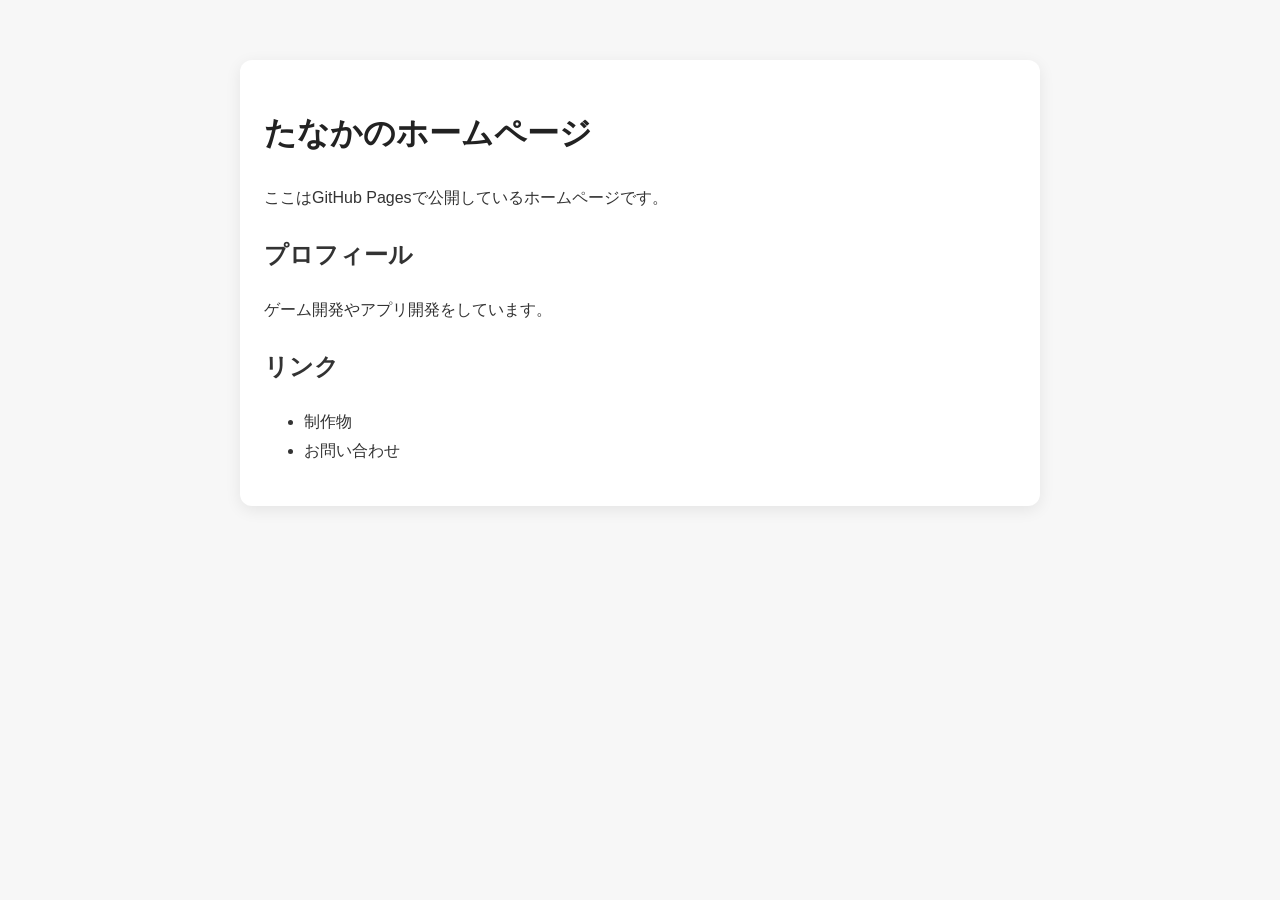
==== index.html @ b497a339 "first commit" ====
<!DOCTYPE html>
<html lang="ja">
<head>
  <meta charset="UTF-8">
  <title>My Homepage</title>
  <style>
    body {
      font-family: sans-serif;
      max-width: 800px;
      margin: 60px auto;
      padding: 0 20px;
      line-height: 1.8;
      background: #f7f7f7;
      color: #333;
    }

    h1 {
      color: #222;
    }

    .card {
      background: white;
      padding: 24px;
      border-radius: 12px;
      box-shadow: 0 4px 16px rgba(0,0,0,0.08);
    }
  </style>
</head>
<body>
  <div class="card">
    <h1>たなかのホームページ</h1>
    <p>ここはGitHub Pagesで公開しているホームページです。</p>

    <h2>プロフィール</h2>
    <p>ゲーム開発やアプリ開発をしています。</p>

    <h2>リンク</h2>
    <ul>
      <li>制作物</li>
      <li>お問い合わせ</li>
    </ul>
  </div>
</body>
</html>
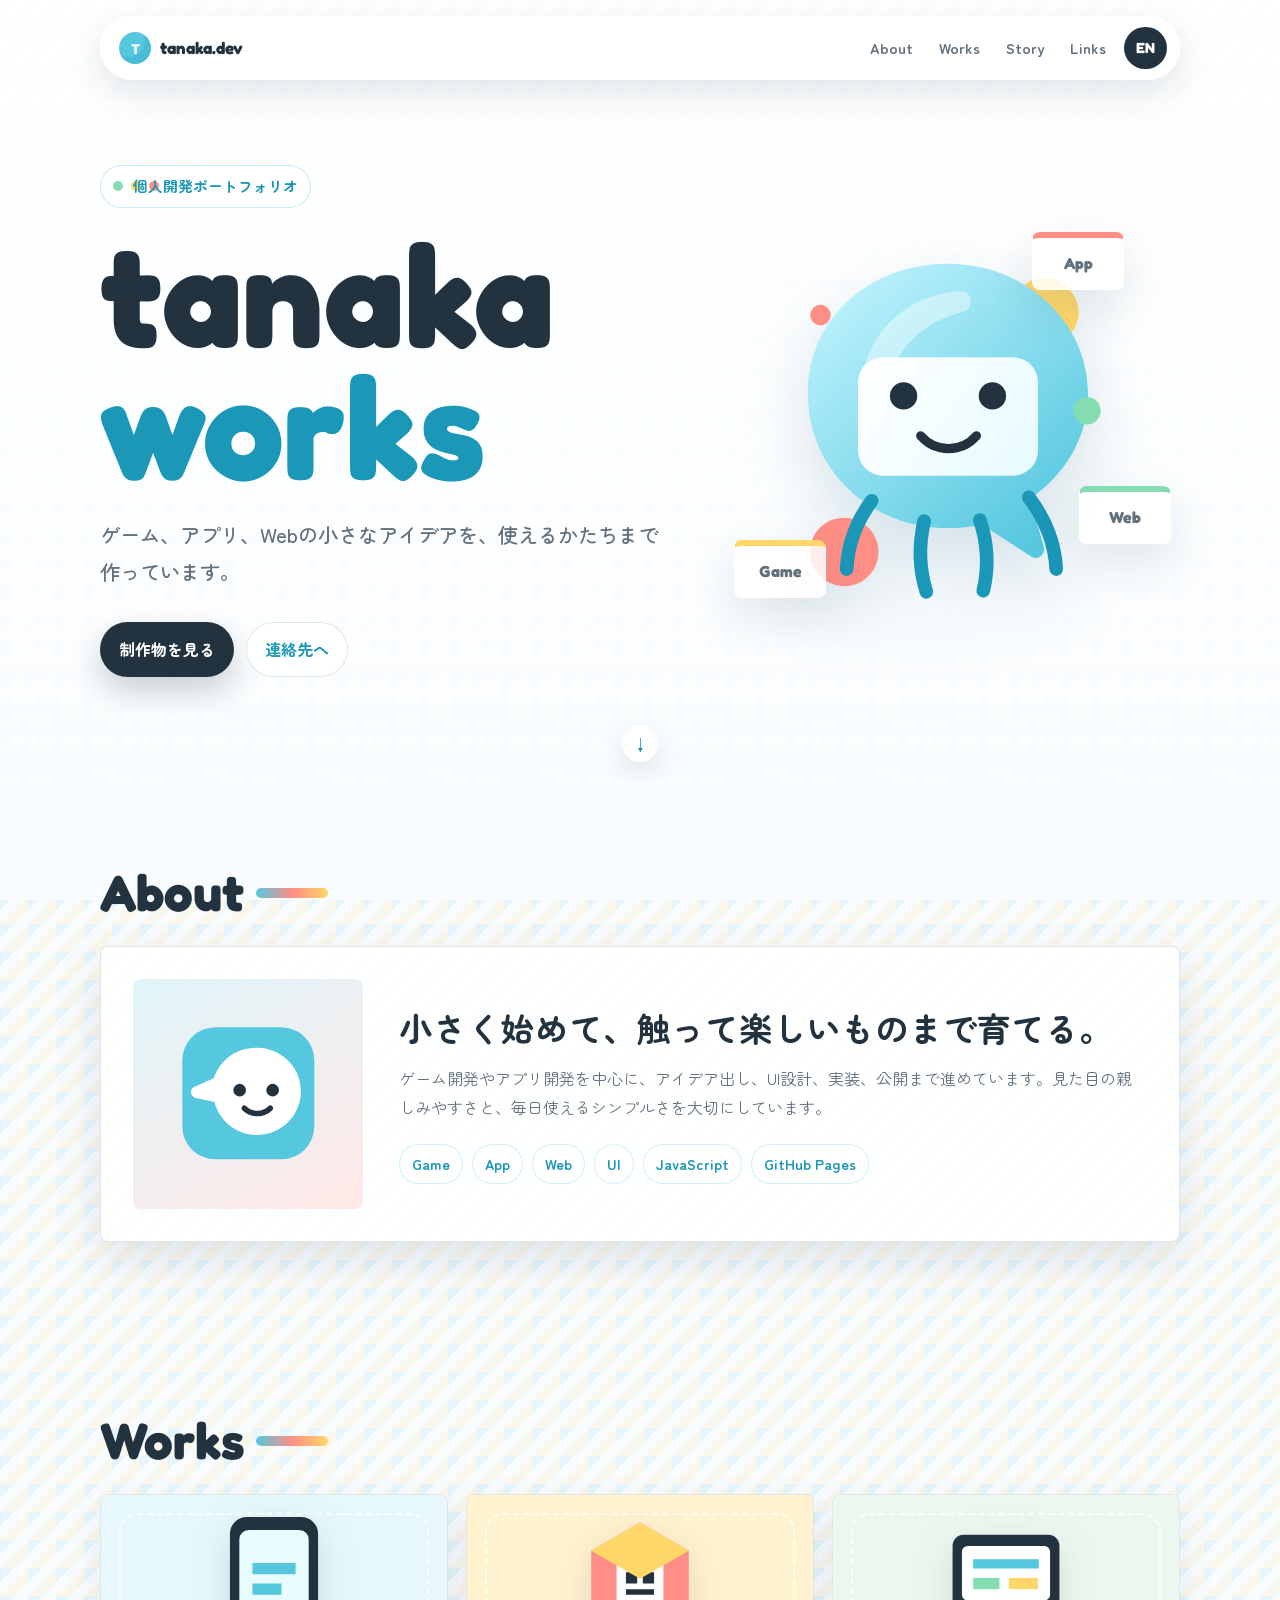
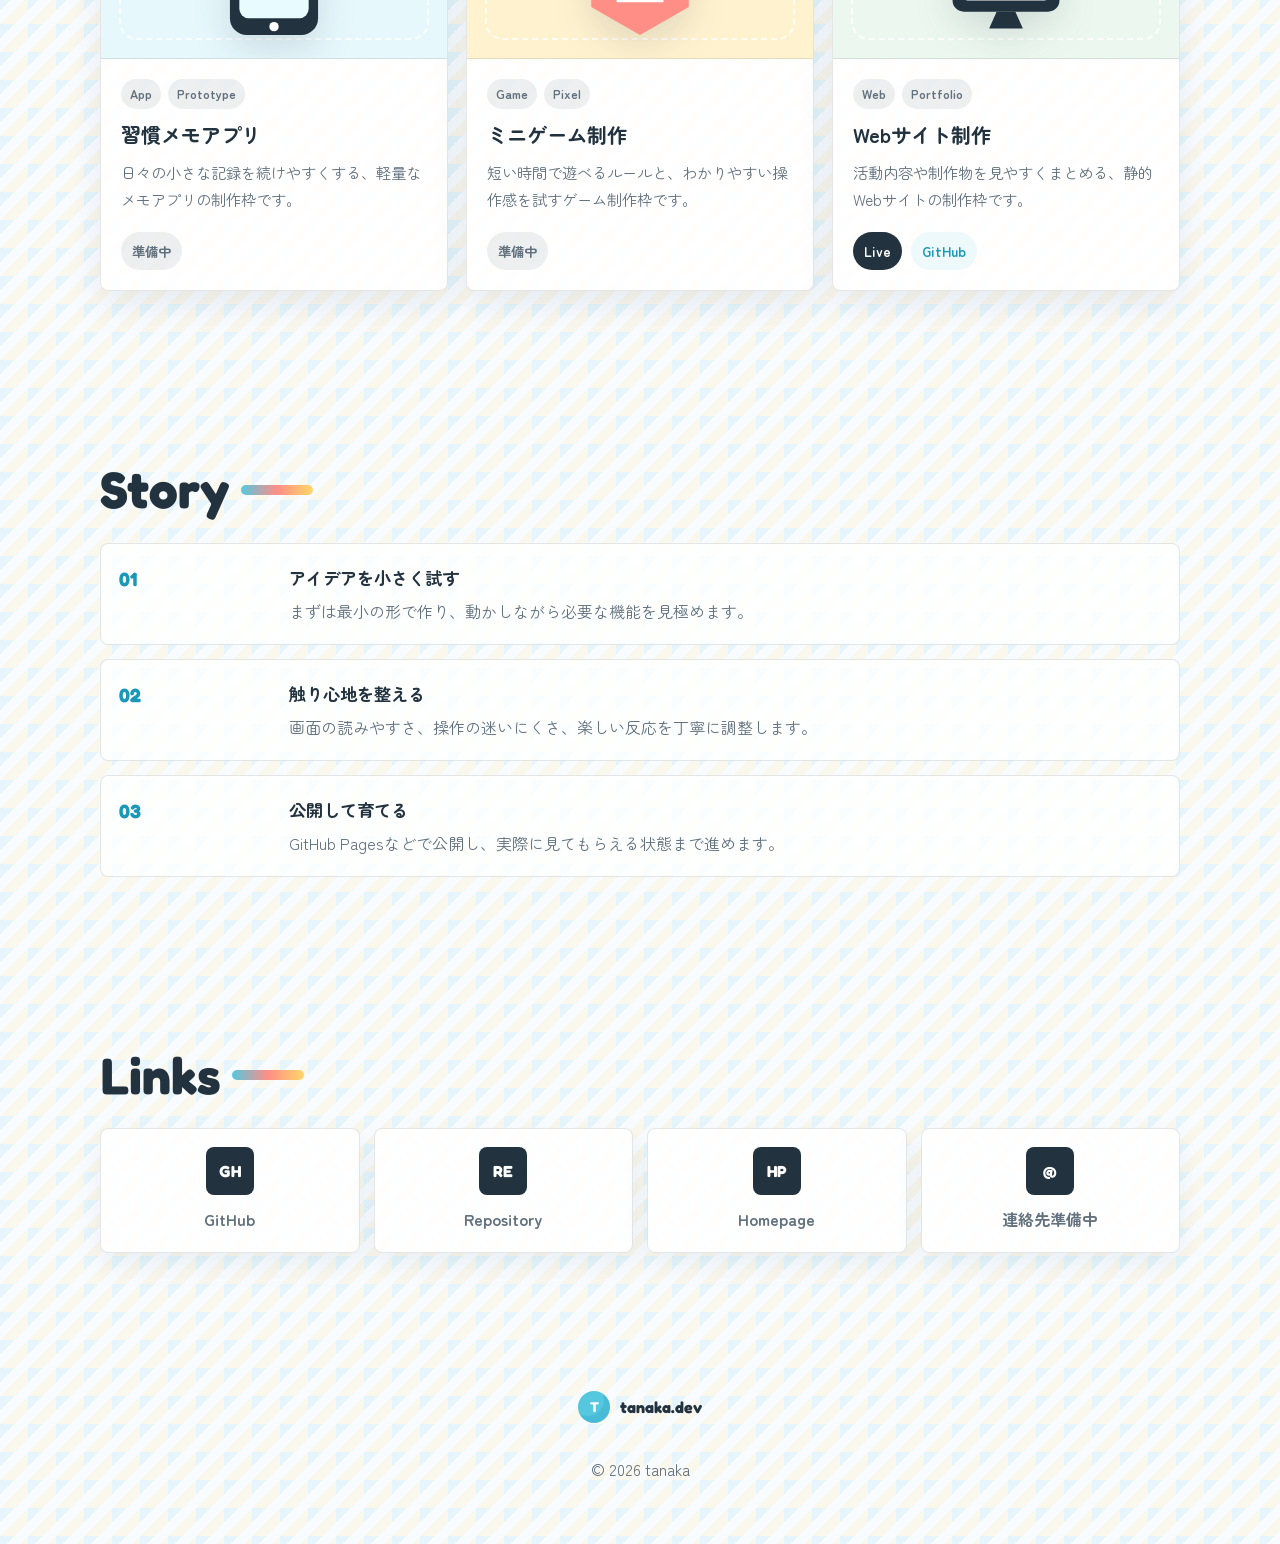
==== commit b0b4739f: "Create portfolio homepage" ====
--- a/index.html
+++ b/index.html
@@ -2,43 +2,1047 @@
 <html lang="ja">
 <head>
   <meta charset="UTF-8">
-  <title>My Homepage</title>
+  <meta name="viewport" content="width=device-width, initial-scale=1.0">
+  <title>たなか - Portfolio</title>
+  <meta name="description" content="たなかのポートフォリオサイト。ゲーム開発、アプリ開発、Web制作の活動をまとめています。">
+  <meta property="og:title" content="たなか - Portfolio">
+  <meta property="og:description" content="ゲーム開発、アプリ開発、Web制作の活動をまとめたポートフォリオサイトです。">
+  <meta property="og:type" content="website">
+  <meta name="twitter:card" content="summary">
+  <link rel="preconnect" href="https://fonts.googleapis.com">
+  <link rel="preconnect" href="https://fonts.gstatic.com" crossorigin>
+  <link href="https://fonts.googleapis.com/css2?family=Fredoka:wght@500;600;700&amp;family=Zen+Maru+Gothic:wght@400;500;700&amp;display=swap" rel="stylesheet">
   <style>
+    :root {
+      --bg: #f9fcff;
+      --surface: #ffffff;
+      --surface-soft: #eef9fb;
+      --ink: #22323f;
+      --muted: #62717e;
+      --line: rgba(34, 50, 63, 0.12);
+      --aqua: #55c7df;
+      --aqua-deep: #1b97b8;
+      --coral: #ff8e86;
+      --lemon: #ffd769;
+      --mint: #84dcb1;
+      --shadow: 0 18px 45px rgba(54, 92, 116, 0.14);
+      --radius: 8px;
+      --max: 1080px;
+    }
+
+    * {
+      box-sizing: border-box;
+    }
+
+    html {
+      scroll-behavior: smooth;
+    }
+
     body {
-      font-family: sans-serif;
-      max-width: 800px;
-      margin: 60px auto;
-      padding: 0 20px;
+      margin: 0;
+      font-family: "Zen Maru Gothic", system-ui, sans-serif;
+      color: var(--ink);
+      background:
+        linear-gradient(135deg, rgba(85, 199, 223, 0.12) 0 25%, transparent 25% 50%, rgba(255, 215, 105, 0.12) 50% 75%, transparent 75%),
+        var(--bg);
+      background-size: 28px 28px;
       line-height: 1.8;
-      background: #f7f7f7;
-      color: #333;
-    }
-
-    h1 {
-      color: #222;
-    }
-
-    .card {
-      background: white;
-      padding: 24px;
-      border-radius: 12px;
-      box-shadow: 0 4px 16px rgba(0,0,0,0.08);
+    }
+
+    body::before {
+      position: fixed;
+      inset: 0;
+      z-index: -1;
+      pointer-events: none;
+      content: "";
+      background: linear-gradient(180deg, rgba(255, 255, 255, 0.88), rgba(249, 252, 255, 0.96));
+    }
+
+    a {
+      color: inherit;
+      text-decoration: none;
+    }
+
+    img,
+    svg {
+      display: block;
+      max-width: 100%;
+    }
+
+    .nav {
+      position: fixed;
+      top: 16px;
+      left: 50%;
+      z-index: 20;
+      display: flex;
+      width: min(calc(100% - 28px), var(--max));
+      min-height: 58px;
+      align-items: center;
+      justify-content: space-between;
+      gap: 16px;
+      padding: 10px 12px 10px 18px;
+      border: 1px solid rgba(255, 255, 255, 0.82);
+      border-radius: 999px;
+      background: rgba(255, 255, 255, 0.82);
+      box-shadow: 0 12px 35px rgba(43, 79, 98, 0.14);
+      backdrop-filter: blur(16px);
+      transform: translateX(-50%);
+    }
+
+    .nav__logo {
+      display: inline-flex;
+      align-items: center;
+      gap: 9px;
+      font-family: "Fredoka", "Zen Maru Gothic", sans-serif;
+      font-size: 1.05rem;
+      font-weight: 700;
+      letter-spacing: 0;
+      white-space: nowrap;
+    }
+
+    .nav__logo-mark {
+      display: grid;
+      width: 32px;
+      height: 32px;
+      place-items: center;
+      border-radius: 50%;
+      background: var(--aqua);
+      box-shadow: inset -6px -7px 0 rgba(27, 151, 184, 0.22);
+      color: #fff;
+      font-family: "Fredoka", sans-serif;
+      font-size: 0.88rem;
+    }
+
+    .nav__links {
+      display: flex;
+      align-items: center;
+      gap: 2px;
+    }
+
+    .nav__link,
+    .nav__lang {
+      min-height: 38px;
+      padding: 8px 12px;
+      border: 0;
+      border-radius: 999px;
+      background: transparent;
+      color: var(--muted);
+      font: inherit;
+      font-size: 0.92rem;
+      font-weight: 700;
+      cursor: pointer;
+      transition: background 160ms ease, color 160ms ease, transform 160ms ease;
+    }
+
+    .nav__link:hover,
+    .nav__lang:hover {
+      background: var(--surface-soft);
+      color: var(--aqua-deep);
+      transform: translateY(-1px);
+    }
+
+    .nav__lang {
+      margin-left: 4px;
+      background: #22323f;
+      color: #fff;
+      font-family: "Fredoka", sans-serif;
+    }
+
+    .section {
+      padding: 86px 20px;
+    }
+
+    .section__inner {
+      width: min(100%, var(--max));
+      margin: 0 auto;
+    }
+
+    .section__heading {
+      display: flex;
+      align-items: center;
+      gap: 12px;
+      margin: 0 0 26px;
+      font-family: "Fredoka", "Zen Maru Gothic", sans-serif;
+      font-size: clamp(2rem, 4vw, 3.2rem);
+      line-height: 1.05;
+      letter-spacing: 0;
+    }
+
+    .section__heading::after {
+      width: 72px;
+      height: 10px;
+      border-radius: 999px;
+      background: linear-gradient(90deg, var(--aqua), var(--coral), var(--lemon));
+      content: "";
+    }
+
+    .section--hero {
+      position: relative;
+      display: grid;
+      min-height: clamp(560px, 88svh, 780px);
+      padding-top: 116px;
+      padding-bottom: 54px;
+      place-items: center;
+      overflow: hidden;
+    }
+
+    .hero {
+      position: relative;
+      display: grid;
+      width: min(100%, var(--max));
+      grid-template-columns: minmax(0, 1.1fr) minmax(300px, 0.9fr);
+      align-items: center;
+      gap: 48px;
+    }
+
+    .hero__kicker {
+      display: inline-flex;
+      width: fit-content;
+      align-items: center;
+      gap: 10px;
+      margin: 0 0 20px;
+      padding: 7px 12px;
+      border: 1px solid rgba(85, 199, 223, 0.34);
+      border-radius: 999px;
+      background: rgba(255, 255, 255, 0.78);
+      color: var(--aqua-deep);
+      font-size: 0.92rem;
+      font-weight: 700;
+    }
+
+    .hero__kicker-dot {
+      width: 10px;
+      height: 10px;
+      border-radius: 50%;
+      background: var(--mint);
+      box-shadow: 18px 0 0 var(--lemon), 36px 0 0 var(--coral);
+    }
+
+    .hero__title {
+      margin: 0;
+      font-family: "Fredoka", "Zen Maru Gothic", sans-serif;
+      font-size: clamp(4.2rem, 13vw, 9rem);
+      font-weight: 700;
+      line-height: 0.92;
+      letter-spacing: 0;
+    }
+
+    .hero__title span {
+      display: block;
+      color: var(--aqua-deep);
+    }
+
+    .hero__subtitle {
+      max-width: 610px;
+      margin: 24px 0 0;
+      color: var(--muted);
+      font-size: clamp(1rem, 2vw, 1.28rem);
+      font-weight: 500;
+    }
+
+    .hero__actions {
+      display: flex;
+      flex-wrap: wrap;
+      gap: 12px;
+      margin-top: 32px;
+    }
+
+    .button {
+      display: inline-flex;
+      min-height: 48px;
+      align-items: center;
+      justify-content: center;
+      gap: 8px;
+      padding: 12px 18px;
+      border: 1px solid transparent;
+      border-radius: 999px;
+      font-weight: 700;
+      transition: transform 160ms ease, box-shadow 160ms ease, background 160ms ease;
+    }
+
+    .button:hover {
+      transform: translateY(-2px);
+    }
+
+    .button--primary {
+      background: var(--ink);
+      box-shadow: 0 14px 30px rgba(34, 50, 63, 0.22);
+      color: #fff;
+    }
+
+    .button--ghost {
+      border-color: var(--line);
+      background: rgba(255, 255, 255, 0.8);
+      color: var(--aqua-deep);
+    }
+
+    .hero__art {
+      position: relative;
+      display: grid;
+      min-height: 380px;
+      place-items: center;
+    }
+
+    .mascot {
+      width: min(100%, 410px);
+      filter: drop-shadow(0 28px 32px rgba(42, 107, 136, 0.18));
+      animation: float 4.8s ease-in-out infinite;
+    }
+
+    .hero__bubble {
+      position: absolute;
+      display: grid;
+      width: 92px;
+      min-height: 58px;
+      place-items: center;
+      border: 1px solid rgba(255, 255, 255, 0.9);
+      border-radius: var(--radius);
+      background: rgba(255, 255, 255, 0.84);
+      box-shadow: var(--shadow);
+      color: var(--muted);
+      font-family: "Fredoka", "Zen Maru Gothic", sans-serif;
+      font-weight: 700;
+    }
+
+    .hero__bubble--one {
+      top: 16px;
+      right: 12%;
+      border-top: 6px solid var(--coral);
+    }
+
+    .hero__bubble--two {
+      bottom: 28px;
+      left: 4%;
+      border-top: 6px solid var(--lemon);
+    }
+
+    .hero__bubble--three {
+      right: 2%;
+      bottom: 82px;
+      border-top: 6px solid var(--mint);
+    }
+
+    .hero__scroll {
+      position: absolute;
+      bottom: 18px;
+      left: 50%;
+      display: grid;
+      width: 36px;
+      height: 36px;
+      place-items: center;
+      border-radius: 50%;
+      background: #fff;
+      box-shadow: 0 10px 28px rgba(43, 79, 98, 0.14);
+      color: var(--aqua-deep);
+      transform: translateX(-50%);
+      animation: nudge 1.8s ease-in-out infinite;
+    }
+
+    .about {
+      display: grid;
+      grid-template-columns: 230px minmax(0, 1fr);
+      gap: 36px;
+      align-items: center;
+      padding: 32px;
+      border: 1px solid var(--line);
+      border-radius: var(--radius);
+      background: rgba(255, 255, 255, 0.82);
+      box-shadow: var(--shadow);
+    }
+
+    .about__avatar {
+      display: grid;
+      aspect-ratio: 1;
+      place-items: center;
+      border-radius: var(--radius);
+      background:
+        linear-gradient(150deg, rgba(85, 199, 223, 0.18), rgba(255, 142, 134, 0.2)),
+        #fff;
+      overflow: hidden;
+    }
+
+    .about__avatar svg {
+      width: 82%;
+    }
+
+    .about__lead {
+      margin: 0 0 12px;
+      font-size: clamp(1.35rem, 2.8vw, 2.1rem);
+      font-weight: 700;
+      line-height: 1.45;
+    }
+
+    .about__text {
+      margin: 0;
+      color: var(--muted);
+    }
+
+    .tags {
+      display: flex;
+      flex-wrap: wrap;
+      gap: 9px;
+      margin-top: 22px;
+    }
+
+    .tag {
+      display: inline-flex;
+      min-height: 34px;
+      align-items: center;
+      padding: 6px 12px;
+      border: 1px solid rgba(85, 199, 223, 0.26);
+      border-radius: 999px;
+      background: #fff;
+      color: var(--aqua-deep);
+      font-size: 0.9rem;
+      font-weight: 700;
+    }
+
+    .works__grid {
+      display: grid;
+      grid-template-columns: repeat(3, minmax(0, 1fr));
+      gap: 18px;
+    }
+
+    .work-card {
+      display: flex;
+      min-height: 100%;
+      flex-direction: column;
+      border: 1px solid var(--line);
+      border-radius: var(--radius);
+      background: rgba(255, 255, 255, 0.88);
+      box-shadow: 0 14px 36px rgba(54, 92, 116, 0.1);
+      overflow: hidden;
+      transition: transform 180ms ease, box-shadow 180ms ease;
+    }
+
+    .work-card:hover {
+      box-shadow: var(--shadow);
+      transform: translateY(-5px);
+    }
+
+    .work-card__visual {
+      position: relative;
+      display: grid;
+      min-height: 164px;
+      place-items: center;
+      border-bottom: 1px solid var(--line);
+      background: var(--tone, var(--surface-soft));
+      overflow: hidden;
+    }
+
+    .work-card__visual::before {
+      position: absolute;
+      inset: 18px;
+      border: 2px dashed rgba(255, 255, 255, 0.76);
+      border-radius: 18px;
+      content: "";
+    }
+
+    .work-card__visual svg {
+      position: relative;
+      width: min(62%, 150px);
+      filter: drop-shadow(0 12px 18px rgba(34, 50, 63, 0.14));
+    }
+
+    .work-card__body {
+      display: flex;
+      flex: 1;
+      flex-direction: column;
+      padding: 20px;
+    }
+
+    .work-card__meta {
+      display: flex;
+      flex-wrap: wrap;
+      gap: 7px;
+      margin-bottom: 12px;
+    }
+
+    .pill {
+      display: inline-flex;
+      min-height: 26px;
+      align-items: center;
+      padding: 4px 9px;
+      border-radius: 999px;
+      background: rgba(34, 50, 63, 0.08);
+      color: var(--muted);
+      font-size: 0.78rem;
+      font-weight: 700;
+    }
+
+    .work-card__title {
+      margin: 0;
+      font-size: 1.28rem;
+      line-height: 1.35;
+    }
+
+    .work-card__desc {
+      margin: 10px 0 18px;
+      color: var(--muted);
+      font-size: 0.96rem;
+    }
+
+    .work-card__links {
+      display: flex;
+      flex-wrap: wrap;
+      gap: 9px;
+      margin-top: auto;
+    }
+
+    .mini-link {
+      display: inline-flex;
+      min-height: 36px;
+      align-items: center;
+      justify-content: center;
+      padding: 7px 11px;
+      border-radius: 999px;
+      background: var(--ink);
+      color: #fff;
+      font-size: 0.84rem;
+      font-weight: 700;
+    }
+
+    .mini-link--soft {
+      background: var(--surface-soft);
+      color: var(--aqua-deep);
+    }
+
+    .mini-link--disabled {
+      background: rgba(34, 50, 63, 0.08);
+      color: var(--muted);
+      cursor: default;
+    }
+
+    .timeline {
+      display: grid;
+      gap: 14px;
+    }
+
+    .timeline__item {
+      display: grid;
+      grid-template-columns: 150px minmax(0, 1fr);
+      gap: 20px;
+      padding: 18px;
+      border: 1px solid var(--line);
+      border-radius: var(--radius);
+      background: rgba(255, 255, 255, 0.8);
+    }
+
+    .timeline__year {
+      color: var(--aqua-deep);
+      font-family: "Fredoka", sans-serif;
+      font-size: 1.2rem;
+      font-weight: 700;
+    }
+
+    .timeline__title {
+      margin: 0 0 4px;
+      font-size: 1.08rem;
+    }
+
+    .timeline__text {
+      margin: 0;
+      color: var(--muted);
+    }
+
+    .links__grid {
+      display: grid;
+      grid-template-columns: repeat(4, minmax(0, 1fr));
+      gap: 14px;
+    }
+
+    .link-card {
+      display: grid;
+      min-height: 124px;
+      place-items: center;
+      padding: 18px;
+      border: 1px solid var(--line);
+      border-radius: var(--radius);
+      background: rgba(255, 255, 255, 0.86);
+      box-shadow: 0 12px 28px rgba(54, 92, 116, 0.08);
+      text-align: center;
+      transition: transform 160ms ease, box-shadow 160ms ease;
+    }
+
+    .link-card:hover {
+      box-shadow: var(--shadow);
+      transform: translateY(-4px);
+    }
+
+    .link-card--disabled {
+      color: var(--muted);
+      cursor: default;
+    }
+
+    .link-card--disabled:hover {
+      box-shadow: 0 12px 28px rgba(54, 92, 116, 0.08);
+      transform: none;
+    }
+
+    .link-card__icon {
+      display: grid;
+      width: 48px;
+      height: 48px;
+      place-items: center;
+      border-radius: var(--radius);
+      background: var(--ink);
+      color: #fff;
+      font-family: "Fredoka", sans-serif;
+      font-weight: 700;
+    }
+
+    .link-card__label {
+      margin-top: 10px;
+      color: var(--muted);
+      font-weight: 700;
+    }
+
+    .footer {
+      padding: 36px 20px 44px;
+      color: var(--muted);
+      text-align: center;
+    }
+
+    .footer__logo {
+      display: inline-flex;
+      align-items: center;
+      gap: 10px;
+      color: var(--ink);
+      font-family: "Fredoka", "Zen Maru Gothic", sans-serif;
+      font-weight: 700;
+    }
+
+    [data-lang="en"] .ja,
+    [data-lang="ja"] .en {
+      display: none;
+    }
+
+    @keyframes float {
+      0%,
+      100% {
+        transform: translateY(0) rotate(-1deg);
+      }
+      50% {
+        transform: translateY(-14px) rotate(1.2deg);
+      }
+    }
+
+    @keyframes nudge {
+      0%,
+      100% {
+        transform: translate(-50%, 0);
+      }
+      50% {
+        transform: translate(-50%, 7px);
+      }
+    }
+
+    @media (max-width: 860px) {
+      .nav {
+        top: 10px;
+        width: min(calc(100% - 18px), var(--max));
+      }
+
+      .nav__links {
+        gap: 0;
+      }
+
+      .nav__link {
+        display: none;
+      }
+
+      .hero {
+        grid-template-columns: 1fr;
+        gap: 24px;
+        text-align: center;
+      }
+
+      .hero__kicker,
+      .hero__actions {
+        margin-right: auto;
+        margin-left: auto;
+      }
+
+      .hero__art {
+        min-height: 270px;
+      }
+
+      .mascot {
+        width: min(78vw, 300px);
+      }
+
+      .hero__bubble {
+        width: 78px;
+        min-height: 48px;
+        font-size: 0.86rem;
+      }
+
+      .about {
+        grid-template-columns: 1fr;
+        padding: 22px;
+      }
+
+      .about__avatar {
+        width: min(220px, 70vw);
+        margin: 0 auto;
+      }
+
+      .works__grid,
+      .links__grid {
+        grid-template-columns: repeat(2, minmax(0, 1fr));
+      }
+    }
+
+    @media (max-width: 560px) {
+      .section {
+        padding: 68px 16px;
+      }
+
+      .section--hero {
+        min-height: auto;
+        padding-top: 96px;
+        padding-bottom: 38px;
+      }
+
+      .hero__title {
+        font-size: clamp(3.2rem, 18vw, 4.4rem);
+      }
+
+      .hero__art {
+        order: -1;
+        min-height: 118px;
+      }
+
+      .mascot {
+        width: min(38vw, 132px);
+      }
+
+      .hero__bubble {
+        display: none;
+      }
+
+      .button {
+        min-height: 44px;
+        padding: 9px 14px;
+        font-size: 0.92rem;
+      }
+
+      .hero__scroll {
+        display: none;
+      }
+
+      .works__grid,
+      .links__grid,
+      .timeline__item {
+        grid-template-columns: 1fr;
+      }
+
+      .work-card__visual {
+        min-height: 148px;
+      }
     }
   </style>
 </head>
-<body>
-  <div class="card">
-    <h1>たなかのホームページ</h1>
-    <p>ここはGitHub Pagesで公開しているホームページです。</p>
-
-    <h2>プロフィール</h2>
-    <p>ゲーム開発やアプリ開発をしています。</p>
-
-    <h2>リンク</h2>
-    <ul>
-      <li>制作物</li>
-      <li>お問い合わせ</li>
-    </ul>
-  </div>
+<body data-lang="ja">
+  <nav class="nav" aria-label="Primary navigation">
+    <a href="#hero" class="nav__logo" aria-label="たなか Portfolio">
+      <span class="nav__logo-mark">T</span>
+      <span>tanaka.dev</span>
+    </a>
+    <div class="nav__links">
+      <a class="nav__link" href="#about">About</a>
+      <a class="nav__link" href="#works">Works</a>
+      <a class="nav__link" href="#story">Story</a>
+      <a class="nav__link" href="#links">Links</a>
+      <button class="nav__lang" type="button" id="langToggle" aria-label="Switch language">EN</button>
+    </div>
+  </nav>
+
+  <main>
+    <section id="hero" class="section section--hero">
+      <div class="hero">
+        <div class="hero__copy">
+          <p class="hero__kicker">
+            <span class="hero__kicker-dot" aria-hidden="true"></span>
+            <span class="ja">個人開発ポートフォリオ</span>
+            <span class="en">Independent developer portfolio</span>
+          </p>
+          <h1 class="hero__title">tanaka<span>works</span></h1>
+          <p class="hero__subtitle">
+            <span class="ja">ゲーム、アプリ、Webの小さなアイデアを、使えるかたちまで作っています。</span>
+            <span class="en">I turn small ideas for games, apps, and the web into playful, usable products.</span>
+          </p>
+          <div class="hero__actions">
+            <a class="button button--primary" href="#works">
+              <span class="ja">制作物を見る</span>
+              <span class="en">View Works</span>
+            </a>
+            <a class="button button--ghost" href="#links">
+              <span class="ja">連絡先へ</span>
+              <span class="en">Contact</span>
+            </a>
+          </div>
+        </div>
+        <div class="hero__art" aria-hidden="true">
+          <svg class="mascot" viewBox="0 0 360 360" role="img">
+            <defs>
+              <linearGradient id="bodyGrad" x1="90" x2="270" y1="70" y2="280" gradientUnits="userSpaceOnUse">
+                <stop stop-color="#b8f0fb"/>
+                <stop offset="1" stop-color="#55c7df"/>
+              </linearGradient>
+              <linearGradient id="screenGrad" x1="96" x2="246" y1="126" y2="234" gradientUnits="userSpaceOnUse">
+                <stop stop-color="#ffffff"/>
+                <stop offset="1" stop-color="#e8fbff"/>
+              </linearGradient>
+            </defs>
+            <path fill="#ffd769" d="M287 65c11 13 10 30-1 40s-30 8-40-5c-11-13-9-31 2-40 11-10 29-8 39 5Z"/>
+            <path fill="#ff8e86" d="M89 265c16 0 30 13 30 30s-14 30-30 30-30-13-30-30 13-30 30-30Z"/>
+            <path fill="url(#bodyGrad)" d="M180 42c68 0 123 51 123 114 0 38-20 71-51 92l12 42c2 7-5 13-11 9l-43-28c-10 2-20 3-30 3-68 0-123-51-123-118S112 42 180 42Z"/>
+            <path fill="rgba(255,255,255,.42)" d="M105 140c8-43 42-71 85-74 11-1 14 15 4 18-33 8-55 27-66 59-5 14-26 12-23-3Z"/>
+            <rect width="158" height="104" x="101" y="124" fill="url(#screenGrad)" rx="22"/>
+            <path fill="#22323f" d="M141 170a12 12 0 1 0 0-24 12 12 0 0 0 0 24Zm78 0a12 12 0 1 0 0-24 12 12 0 0 0 0 24Z"/>
+            <path fill="none" stroke="#22323f" stroke-linecap="round" stroke-width="8" d="M156 193c13 15 36 15 49 0"/>
+            <path fill="none" stroke="#1b97b8" stroke-linecap="round" stroke-width="12" d="M113 250c-14 19-21 39-22 60M159 268c-5 22-4 43 2 62M208 267c7 21 8 41 3 62M251 247c15 20 23 41 24 63"/>
+            <circle cx="302" cy="171" r="12" fill="#84dcb1"/>
+            <circle cx="68" cy="87" r="9" fill="#ff8e86"/>
+          </svg>
+          <span class="hero__bubble hero__bubble--one">App</span>
+          <span class="hero__bubble hero__bubble--two">Game</span>
+          <span class="hero__bubble hero__bubble--three">Web</span>
+        </div>
+      </div>
+      <a class="hero__scroll" href="#about" aria-label="Scroll to about">↓</a>
+    </section>
+
+    <section id="about" class="section">
+      <div class="section__inner">
+        <h2 class="section__heading">About</h2>
+        <div class="about">
+          <div class="about__avatar" aria-hidden="true">
+            <svg viewBox="0 0 240 240">
+              <rect width="168" height="168" x="36" y="36" fill="#55c7df" rx="42"/>
+              <path fill="#fff" d="M76 101c8-24 29-39 55-39 30 0 56 24 56 55s-25 56-56 56c-26 0-48-18-54-42l-24-5c-8-2-8-13 0-15l23-10Z"/>
+              <circle cx="109" cy="116" r="8" fill="#22323f"/>
+              <circle cx="151" cy="116" r="8" fill="#22323f"/>
+              <path fill="none" stroke="#22323f" stroke-linecap="round" stroke-width="7" d="M115 139c9 9 24 9 33 0"/>
+            </svg>
+          </div>
+          <div>
+            <p class="about__lead">
+              <span class="ja">小さく始めて、触って楽しいものまで育てる。</span>
+              <span class="en">Start small, then shape it into something people enjoy using.</span>
+            </p>
+            <p class="about__text">
+              <span class="ja">ゲーム開発やアプリ開発を中心に、アイデア出し、UI設計、実装、公開まで進めています。見た目の親しみやすさと、毎日使えるシンプルさを大切にしています。</span>
+              <span class="en">I work across game development, app development, and web production, from concept and UI design to implementation and release.</span>
+            </p>
+            <div class="tags" aria-label="Skills">
+              <span class="tag">Game</span>
+              <span class="tag">App</span>
+              <span class="tag">Web</span>
+              <span class="tag">UI</span>
+              <span class="tag">JavaScript</span>
+              <span class="tag">GitHub Pages</span>
+            </div>
+          </div>
+        </div>
+      </div>
+    </section>
+
+    <section id="works" class="section">
+      <div class="section__inner">
+        <h2 class="section__heading">Works</h2>
+        <div class="works__grid">
+          <article class="work-card" style="--tone: #e6f8fc;">
+            <div class="work-card__visual" aria-hidden="true">
+              <svg viewBox="0 0 160 160">
+                <rect width="94" height="126" x="33" y="17" fill="#22323f" rx="18"/>
+                <rect width="74" height="94" x="43" y="31" fill="#e8fbff" rx="10"/>
+                <circle cx="80" cy="134" r="5" fill="#fff"/>
+                <path fill="#55c7df" d="M57 66h46v12H57zM57 88h31v12H57z"/>
+              </svg>
+            </div>
+            <div class="work-card__body">
+              <div class="work-card__meta">
+                <span class="pill">App</span>
+                <span class="pill">Prototype</span>
+              </div>
+              <h3 class="work-card__title">
+                <span class="ja">習慣メモアプリ</span>
+                <span class="en">Habit Memo App</span>
+              </h3>
+              <p class="work-card__desc">
+                <span class="ja">日々の小さな記録を続けやすくする、軽量なメモアプリの制作枠です。</span>
+                <span class="en">A lightweight app concept for keeping small daily records easy to continue.</span>
+              </p>
+              <div class="work-card__links">
+                <span class="mini-link mini-link--disabled">
+                  <span class="ja">準備中</span>
+                  <span class="en">Soon</span>
+                </span>
+              </div>
+            </div>
+          </article>
+
+          <article class="work-card" style="--tone: #fff2cf;">
+            <div class="work-card__visual" aria-hidden="true">
+              <svg viewBox="0 0 160 160">
+                <path fill="#ff8e86" d="M80 23 132 53v60L80 143l-52-30V53l52-30Z"/>
+                <path fill="#fff" d="M55 66h50v42H55z"/>
+                <path fill="#22323f" d="M65 76h12v12H65zM83 76h12v12H83zM65 94h30v6H65z"/>
+                <path fill="#ffd769" d="m80 23 52 30-52 30-52-30 52-30Z"/>
+              </svg>
+            </div>
+            <div class="work-card__body">
+              <div class="work-card__meta">
+                <span class="pill">Game</span>
+                <span class="pill">Pixel</span>
+              </div>
+              <h3 class="work-card__title">
+                <span class="ja">ミニゲーム制作</span>
+                <span class="en">Mini Game Project</span>
+              </h3>
+              <p class="work-card__desc">
+                <span class="ja">短い時間で遊べるルールと、わかりやすい操作感を試すゲーム制作枠です。</span>
+                <span class="en">A compact game project for testing simple rules and readable interactions.</span>
+              </p>
+              <div class="work-card__links">
+                <span class="mini-link mini-link--disabled">
+                  <span class="ja">準備中</span>
+                  <span class="en">Soon</span>
+                </span>
+              </div>
+            </div>
+          </article>
+
+          <article class="work-card" style="--tone: #ecf8ef;">
+            <div class="work-card__visual" aria-hidden="true">
+              <svg viewBox="0 0 160 160">
+                <rect width="114" height="82" x="23" y="36" fill="#22323f" rx="12"/>
+                <rect width="94" height="58" x="33" y="48" fill="#fff" rx="6"/>
+                <path fill="#55c7df" d="M45 62h70v10H45z"/>
+                <path fill="#84dcb1" d="M45 82h28v12H45z"/>
+                <path fill="#ffd769" d="M83 82h31v12H83z"/>
+                <path fill="#22323f" d="M70 118h20l8 18H62l8-18Z"/>
+              </svg>
+            </div>
+            <div class="work-card__body">
+              <div class="work-card__meta">
+                <span class="pill">Web</span>
+                <span class="pill">Portfolio</span>
+              </div>
+              <h3 class="work-card__title">
+                <span class="ja">Webサイト制作</span>
+                <span class="en">Website Project</span>
+              </h3>
+              <p class="work-card__desc">
+                <span class="ja">活動内容や制作物を見やすくまとめる、静的Webサイトの制作枠です。</span>
+                <span class="en">A static website project for organizing work, links, and development notes.</span>
+              </p>
+              <div class="work-card__links">
+                <a class="mini-link" href="https://studio-y-64.github.io/sy64/" target="_blank" rel="noopener" aria-label="Live site link">Live</a>
+                <a class="mini-link mini-link--soft" href="https://github.com/studio-y-64/sy64" target="_blank" rel="noopener" aria-label="GitHub link">GitHub</a>
+              </div>
+            </div>
+          </article>
+        </div>
+      </div>
+    </section>
+
+    <section id="story" class="section">
+      <div class="section__inner">
+        <h2 class="section__heading">Story</h2>
+        <div class="timeline">
+          <div class="timeline__item">
+            <div class="timeline__year">01</div>
+            <div>
+              <h3 class="timeline__title">
+                <span class="ja">アイデアを小さく試す</span>
+                <span class="en">Test ideas quickly</span>
+              </h3>
+              <p class="timeline__text">
+                <span class="ja">まずは最小の形で作り、動かしながら必要な機能を見極めます。</span>
+                <span class="en">Build the smallest useful version first, then learn from using it.</span>
+              </p>
+            </div>
+          </div>
+          <div class="timeline__item">
+            <div class="timeline__year">02</div>
+            <div>
+              <h3 class="timeline__title">
+                <span class="ja">触り心地を整える</span>
+                <span class="en">Refine the feel</span>
+              </h3>
+              <p class="timeline__text">
+                <span class="ja">画面の読みやすさ、操作の迷いにくさ、楽しい反応を丁寧に調整します。</span>
+                <span class="en">Tune readability, interaction flow, and small moments of delight.</span>
+              </p>
+            </div>
+          </div>
+          <div class="timeline__item">
+            <div class="timeline__year">03</div>
+            <div>
+              <h3 class="timeline__title">
+                <span class="ja">公開して育てる</span>
+                <span class="en">Release and improve</span>
+              </h3>
+              <p class="timeline__text">
+                <span class="ja">GitHub Pagesなどで公開し、実際に見てもらえる状態まで進めます。</span>
+                <span class="en">Publish the work and keep improving it from real feedback.</span>
+              </p>
+            </div>
+          </div>
+        </div>
+      </div>
+    </section>
+
+    <section id="links" class="section">
+      <div class="section__inner">
+        <h2 class="section__heading">Links</h2>
+        <div class="links__grid">
+          <a class="link-card" href="https://github.com/studio-y-64" target="_blank" rel="noopener" aria-label="GitHub">
+            <span class="link-card__icon">GH</span>
+            <span class="link-card__label">GitHub</span>
+          </a>
+          <a class="link-card" href="https://github.com/studio-y-64/sy64" target="_blank" rel="noopener" aria-label="Repository">
+            <span class="link-card__icon">RE</span>
+            <span class="link-card__label">Repository</span>
+          </a>
+          <a class="link-card" href="https://studio-y-64.github.io/sy64/" target="_blank" rel="noopener" aria-label="Published site">
+            <span class="link-card__icon">HP</span>
+            <span class="link-card__label">Homepage</span>
+          </a>
+          <span class="link-card link-card--disabled" aria-label="Contact coming soon">
+            <span class="link-card__icon">@</span>
+            <span class="link-card__label">
+              <span class="ja">連絡先準備中</span>
+              <span class="en">Contact Soon</span>
+            </span>
+          </span>
+        </div>
+      </div>
+    </section>
+  </main>
+
+  <footer class="footer">
+    <p class="footer__logo">
+      <span class="nav__logo-mark">T</span>
+      <span>tanaka.dev</span>
+    </p>
+    <p>&copy; 2026 tanaka</p>
+  </footer>
+
+  <script>
+    const body = document.body;
+    const toggle = document.getElementById("langToggle");
+
+    toggle.addEventListener("click", () => {
+      const nextLang = body.dataset.lang === "ja" ? "en" : "ja";
+      body.dataset.lang = nextLang;
+      document.documentElement.lang = nextLang;
+      toggle.textContent = nextLang === "ja" ? "EN" : "JA";
+      toggle.setAttribute("aria-label", nextLang === "ja" ? "Switch language" : "日本語に切り替え");
+    });
+  </script>
 </body>
-</html>+</html>
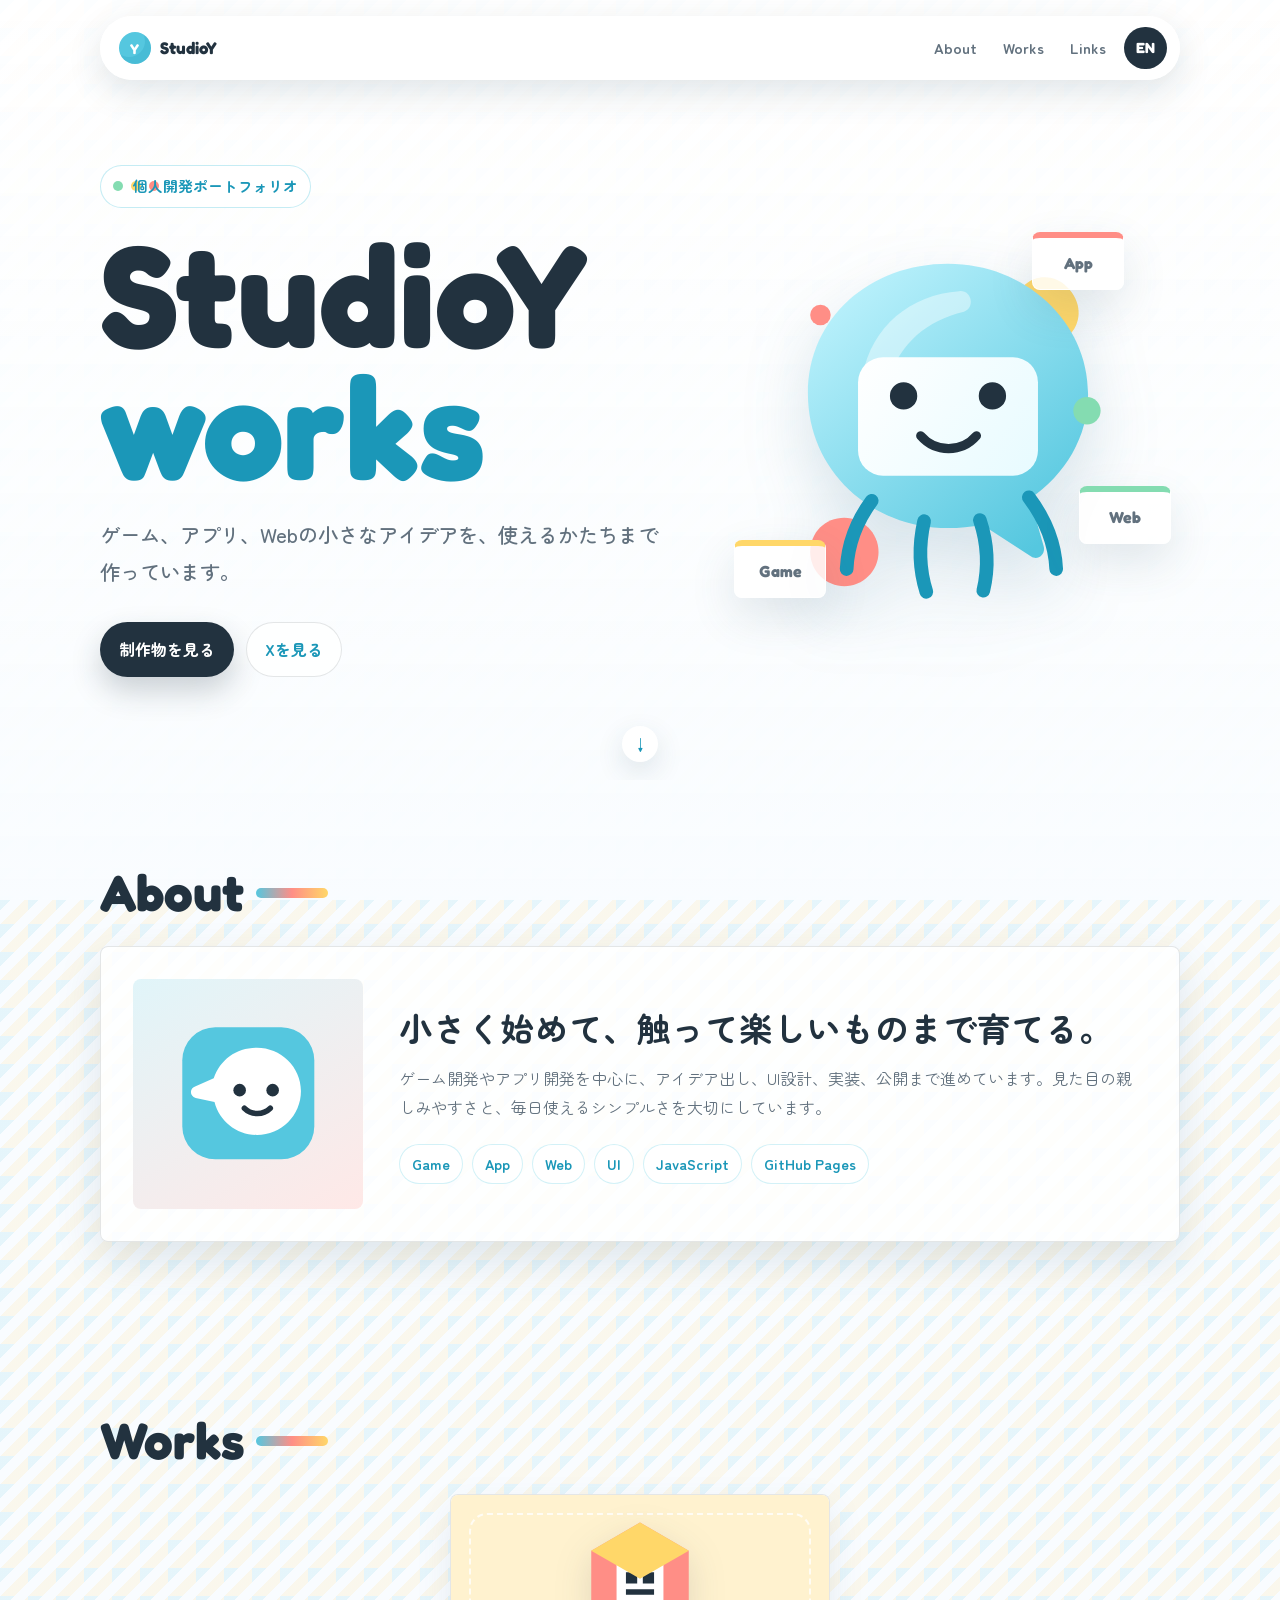
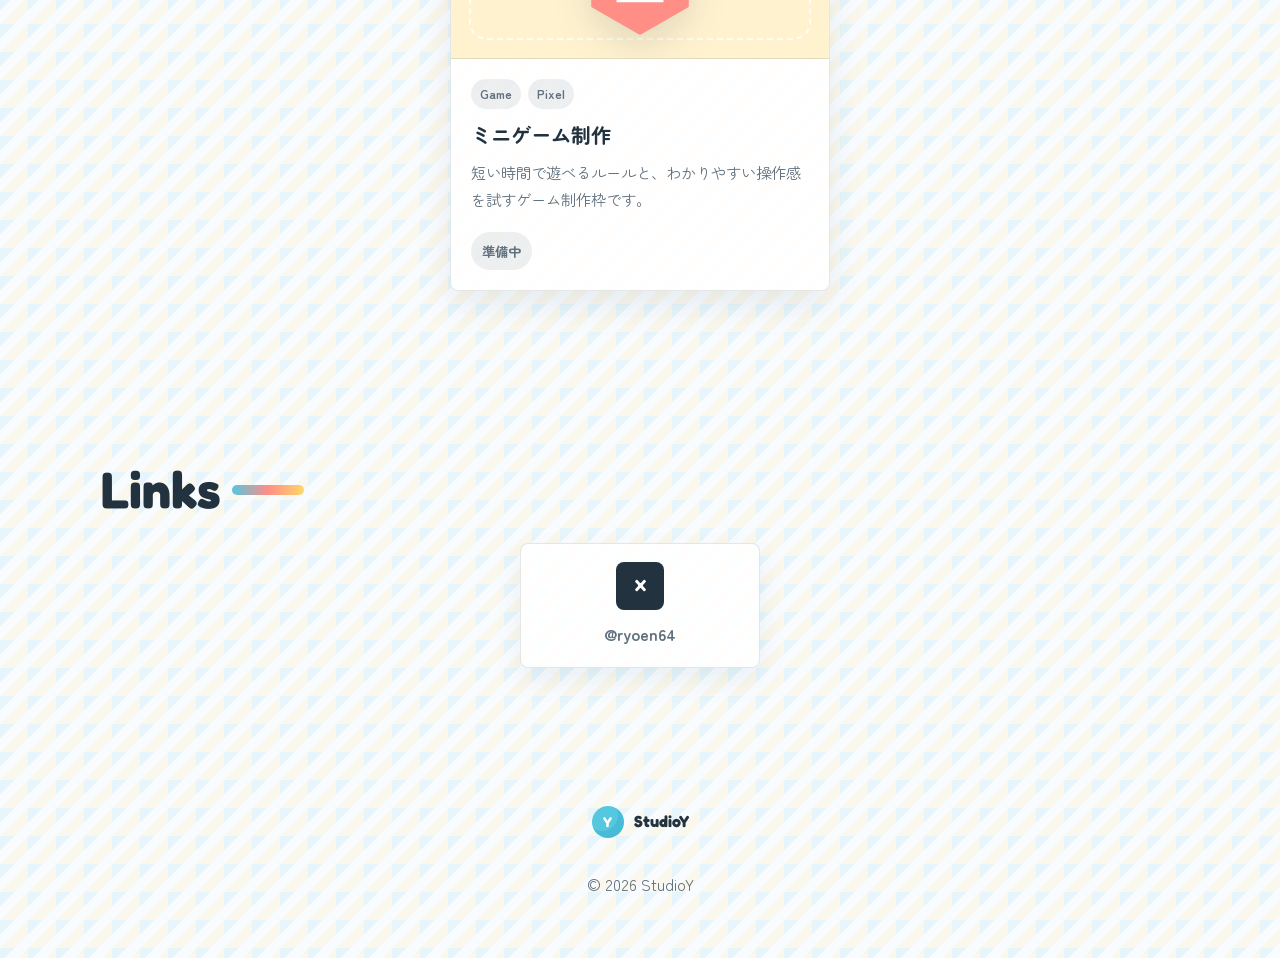
==== commit 052e9f29: "Simplify portfolio content" ====
--- a/index.html
+++ b/index.html
@@ -3,9 +3,9 @@
 <head>
   <meta charset="UTF-8">
   <meta name="viewport" content="width=device-width, initial-scale=1.0">
-  <title>たなか - Portfolio</title>
-  <meta name="description" content="たなかのポートフォリオサイト。ゲーム開発、アプリ開発、Web制作の活動をまとめています。">
-  <meta property="og:title" content="たなか - Portfolio">
+  <title>StudioY - Portfolio</title>
+  <meta name="description" content="StudioYのポートフォリオサイト。ゲーム開発、アプリ開発、Web制作の活動をまとめています。">
+  <meta property="og:title" content="StudioY - Portfolio">
   <meta property="og:description" content="ゲーム開発、アプリ開発、Web制作の活動をまとめたポートフォリオサイトです。">
   <meta property="og:type" content="website">
   <meta name="twitter:card" content="summary">
@@ -399,7 +399,8 @@
 
     .works__grid {
       display: grid;
-      grid-template-columns: repeat(3, minmax(0, 1fr));
+      grid-template-columns: minmax(0, 380px);
+      justify-content: center;
       gap: 18px;
     }
 
@@ -547,7 +548,8 @@
 
     .links__grid {
       display: grid;
-      grid-template-columns: repeat(4, minmax(0, 1fr));
+      grid-template-columns: minmax(0, 240px);
+      justify-content: center;
       gap: 14px;
     }
 
@@ -745,14 +747,13 @@
 </head>
 <body data-lang="ja">
   <nav class="nav" aria-label="Primary navigation">
-    <a href="#hero" class="nav__logo" aria-label="たなか Portfolio">
-      <span class="nav__logo-mark">T</span>
-      <span>tanaka.dev</span>
+    <a href="#hero" class="nav__logo" aria-label="StudioY Portfolio">
+      <span class="nav__logo-mark">Y</span>
+      <span>StudioY</span>
     </a>
     <div class="nav__links">
       <a class="nav__link" href="#about">About</a>
       <a class="nav__link" href="#works">Works</a>
-      <a class="nav__link" href="#story">Story</a>
       <a class="nav__link" href="#links">Links</a>
       <button class="nav__lang" type="button" id="langToggle" aria-label="Switch language">EN</button>
     </div>
@@ -767,7 +768,7 @@
             <span class="ja">個人開発ポートフォリオ</span>
             <span class="en">Independent developer portfolio</span>
           </p>
-          <h1 class="hero__title">tanaka<span>works</span></h1>
+          <h1 class="hero__title">StudioY<span>works</span></h1>
           <p class="hero__subtitle">
             <span class="ja">ゲーム、アプリ、Webの小さなアイデアを、使えるかたちまで作っています。</span>
             <span class="en">I turn small ideas for games, apps, and the web into playful, usable products.</span>
@@ -777,9 +778,9 @@
               <span class="ja">制作物を見る</span>
               <span class="en">View Works</span>
             </a>
-            <a class="button button--ghost" href="#links">
-              <span class="ja">連絡先へ</span>
-              <span class="en">Contact</span>
+            <a class="button button--ghost" href="https://x.com/ryoen64" target="_blank" rel="noopener">
+              <span class="ja">Xを見る</span>
+              <span class="en">View X</span>
             </a>
           </div>
         </div>
@@ -853,37 +854,6 @@
       <div class="section__inner">
         <h2 class="section__heading">Works</h2>
         <div class="works__grid">
-          <article class="work-card" style="--tone: #e6f8fc;">
-            <div class="work-card__visual" aria-hidden="true">
-              <svg viewBox="0 0 160 160">
-                <rect width="94" height="126" x="33" y="17" fill="#22323f" rx="18"/>
-                <rect width="74" height="94" x="43" y="31" fill="#e8fbff" rx="10"/>
-                <circle cx="80" cy="134" r="5" fill="#fff"/>
-                <path fill="#55c7df" d="M57 66h46v12H57zM57 88h31v12H57z"/>
-              </svg>
-            </div>
-            <div class="work-card__body">
-              <div class="work-card__meta">
-                <span class="pill">App</span>
-                <span class="pill">Prototype</span>
-              </div>
-              <h3 class="work-card__title">
-                <span class="ja">習慣メモアプリ</span>
-                <span class="en">Habit Memo App</span>
-              </h3>
-              <p class="work-card__desc">
-                <span class="ja">日々の小さな記録を続けやすくする、軽量なメモアプリの制作枠です。</span>
-                <span class="en">A lightweight app concept for keeping small daily records easy to continue.</span>
-              </p>
-              <div class="work-card__links">
-                <span class="mini-link mini-link--disabled">
-                  <span class="ja">準備中</span>
-                  <span class="en">Soon</span>
-                </span>
-              </div>
-            </div>
-          </article>
-
           <article class="work-card" style="--tone: #fff2cf;">
             <div class="work-card__visual" aria-hidden="true">
               <svg viewBox="0 0 160 160">
@@ -914,84 +884,6 @@
               </div>
             </div>
           </article>
-
-          <article class="work-card" style="--tone: #ecf8ef;">
-            <div class="work-card__visual" aria-hidden="true">
-              <svg viewBox="0 0 160 160">
-                <rect width="114" height="82" x="23" y="36" fill="#22323f" rx="12"/>
-                <rect width="94" height="58" x="33" y="48" fill="#fff" rx="6"/>
-                <path fill="#55c7df" d="M45 62h70v10H45z"/>
-                <path fill="#84dcb1" d="M45 82h28v12H45z"/>
-                <path fill="#ffd769" d="M83 82h31v12H83z"/>
-                <path fill="#22323f" d="M70 118h20l8 18H62l8-18Z"/>
-              </svg>
-            </div>
-            <div class="work-card__body">
-              <div class="work-card__meta">
-                <span class="pill">Web</span>
-                <span class="pill">Portfolio</span>
-              </div>
-              <h3 class="work-card__title">
-                <span class="ja">Webサイト制作</span>
-                <span class="en">Website Project</span>
-              </h3>
-              <p class="work-card__desc">
-                <span class="ja">活動内容や制作物を見やすくまとめる、静的Webサイトの制作枠です。</span>
-                <span class="en">A static website project for organizing work, links, and development notes.</span>
-              </p>
-              <div class="work-card__links">
-                <a class="mini-link" href="https://studio-y-64.github.io/sy64/" target="_blank" rel="noopener" aria-label="Live site link">Live</a>
-                <a class="mini-link mini-link--soft" href="https://github.com/studio-y-64/sy64" target="_blank" rel="noopener" aria-label="GitHub link">GitHub</a>
-              </div>
-            </div>
-          </article>
-        </div>
-      </div>
-    </section>
-
-    <section id="story" class="section">
-      <div class="section__inner">
-        <h2 class="section__heading">Story</h2>
-        <div class="timeline">
-          <div class="timeline__item">
-            <div class="timeline__year">01</div>
-            <div>
-              <h3 class="timeline__title">
-                <span class="ja">アイデアを小さく試す</span>
-                <span class="en">Test ideas quickly</span>
-              </h3>
-              <p class="timeline__text">
-                <span class="ja">まずは最小の形で作り、動かしながら必要な機能を見極めます。</span>
-                <span class="en">Build the smallest useful version first, then learn from using it.</span>
-              </p>
-            </div>
-          </div>
-          <div class="timeline__item">
-            <div class="timeline__year">02</div>
-            <div>
-              <h3 class="timeline__title">
-                <span class="ja">触り心地を整える</span>
-                <span class="en">Refine the feel</span>
-              </h3>
-              <p class="timeline__text">
-                <span class="ja">画面の読みやすさ、操作の迷いにくさ、楽しい反応を丁寧に調整します。</span>
-                <span class="en">Tune readability, interaction flow, and small moments of delight.</span>
-              </p>
-            </div>
-          </div>
-          <div class="timeline__item">
-            <div class="timeline__year">03</div>
-            <div>
-              <h3 class="timeline__title">
-                <span class="ja">公開して育てる</span>
-                <span class="en">Release and improve</span>
-              </h3>
-              <p class="timeline__text">
-                <span class="ja">GitHub Pagesなどで公開し、実際に見てもらえる状態まで進めます。</span>
-                <span class="en">Publish the work and keep improving it from real feedback.</span>
-              </p>
-            </div>
-          </div>
         </div>
       </div>
     </section>
@@ -1000,25 +892,10 @@
       <div class="section__inner">
         <h2 class="section__heading">Links</h2>
         <div class="links__grid">
-          <a class="link-card" href="https://github.com/studio-y-64" target="_blank" rel="noopener" aria-label="GitHub">
-            <span class="link-card__icon">GH</span>
-            <span class="link-card__label">GitHub</span>
+          <a class="link-card" href="https://x.com/ryoen64" target="_blank" rel="noopener" aria-label="X">
+            <span class="link-card__icon">X</span>
+            <span class="link-card__label">@ryoen64</span>
           </a>
-          <a class="link-card" href="https://github.com/studio-y-64/sy64" target="_blank" rel="noopener" aria-label="Repository">
-            <span class="link-card__icon">RE</span>
-            <span class="link-card__label">Repository</span>
-          </a>
-          <a class="link-card" href="https://studio-y-64.github.io/sy64/" target="_blank" rel="noopener" aria-label="Published site">
-            <span class="link-card__icon">HP</span>
-            <span class="link-card__label">Homepage</span>
-          </a>
-          <span class="link-card link-card--disabled" aria-label="Contact coming soon">
-            <span class="link-card__icon">@</span>
-            <span class="link-card__label">
-              <span class="ja">連絡先準備中</span>
-              <span class="en">Contact Soon</span>
-            </span>
-          </span>
         </div>
       </div>
     </section>
@@ -1026,10 +903,10 @@
 
   <footer class="footer">
     <p class="footer__logo">
-      <span class="nav__logo-mark">T</span>
-      <span>tanaka.dev</span>
+      <span class="nav__logo-mark">Y</span>
+      <span>StudioY</span>
     </p>
-    <p>&copy; 2026 tanaka</p>
+    <p>&copy; 2026 StudioY</p>
   </footer>
 
   <script>
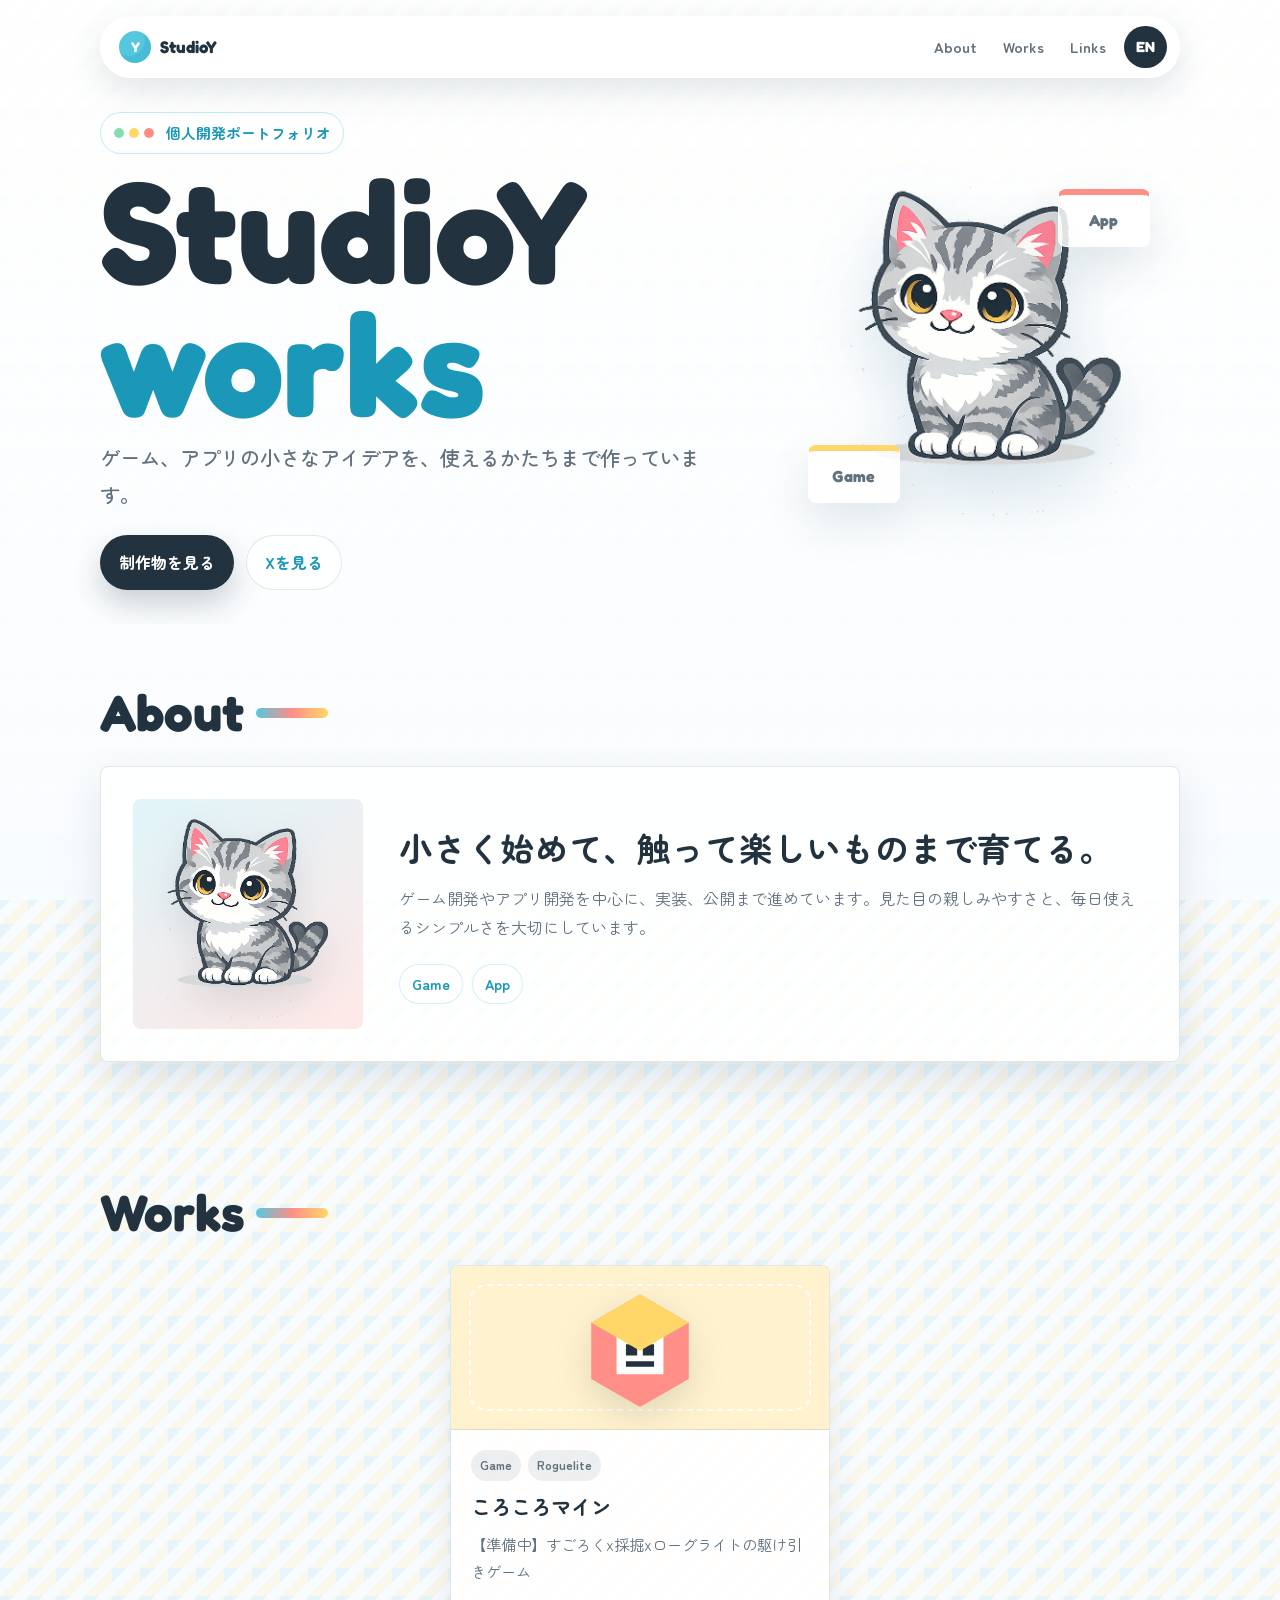
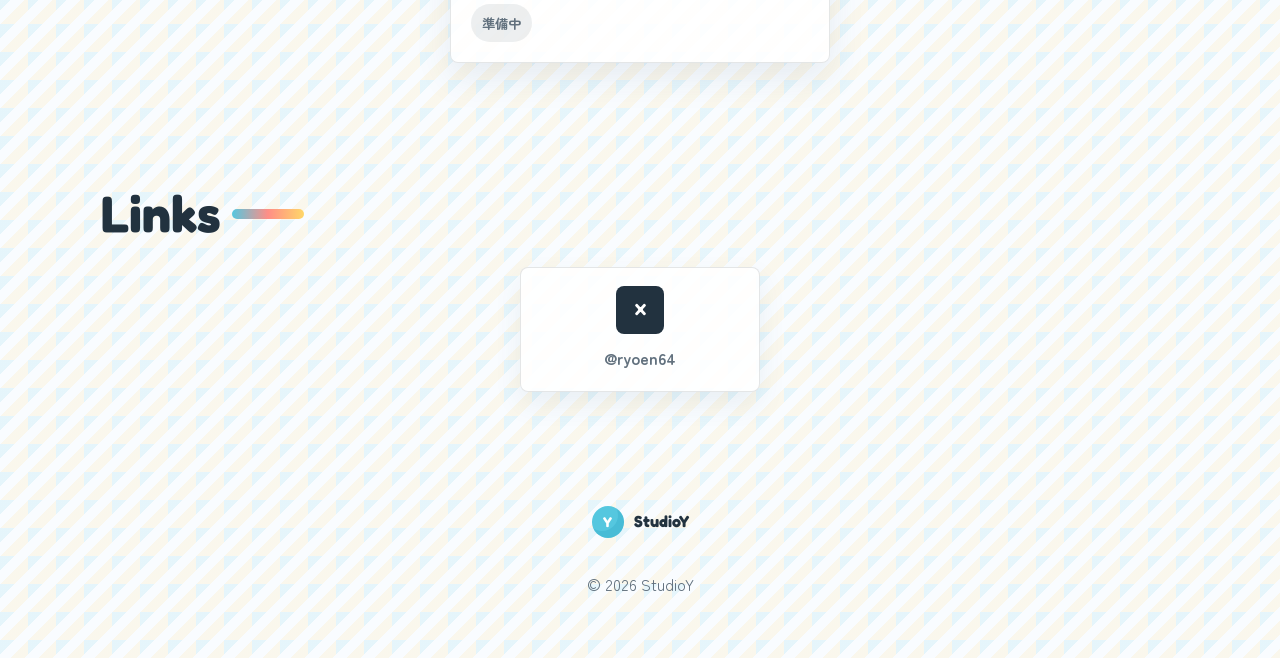
==== commit 540a07cc: "Refine portfolio layout and character" ====
--- a/index.html
+++ b/index.html
@@ -9,741 +9,11 @@
   <meta property="og:description" content="ゲーム開発、アプリ開発、Web制作の活動をまとめたポートフォリオサイトです。">
   <meta property="og:type" content="website">
   <meta name="twitter:card" content="summary">
+  <link rel="icon" href="resources/y_cat_display.png" type="image/png">
   <link rel="preconnect" href="https://fonts.googleapis.com">
   <link rel="preconnect" href="https://fonts.gstatic.com" crossorigin>
   <link href="https://fonts.googleapis.com/css2?family=Fredoka:wght@500;600;700&amp;family=Zen+Maru+Gothic:wght@400;500;700&amp;display=swap" rel="stylesheet">
-  <style>
-    :root {
-      --bg: #f9fcff;
-      --surface: #ffffff;
-      --surface-soft: #eef9fb;
-      --ink: #22323f;
-      --muted: #62717e;
-      --line: rgba(34, 50, 63, 0.12);
-      --aqua: #55c7df;
-      --aqua-deep: #1b97b8;
-      --coral: #ff8e86;
-      --lemon: #ffd769;
-      --mint: #84dcb1;
-      --shadow: 0 18px 45px rgba(54, 92, 116, 0.14);
-      --radius: 8px;
-      --max: 1080px;
-    }
-
-    * {
-      box-sizing: border-box;
-    }
-
-    html {
-      scroll-behavior: smooth;
-    }
-
-    body {
-      margin: 0;
-      font-family: "Zen Maru Gothic", system-ui, sans-serif;
-      color: var(--ink);
-      background:
-        linear-gradient(135deg, rgba(85, 199, 223, 0.12) 0 25%, transparent 25% 50%, rgba(255, 215, 105, 0.12) 50% 75%, transparent 75%),
-        var(--bg);
-      background-size: 28px 28px;
-      line-height: 1.8;
-    }
-
-    body::before {
-      position: fixed;
-      inset: 0;
-      z-index: -1;
-      pointer-events: none;
-      content: "";
-      background: linear-gradient(180deg, rgba(255, 255, 255, 0.88), rgba(249, 252, 255, 0.96));
-    }
-
-    a {
-      color: inherit;
-      text-decoration: none;
-    }
-
-    img,
-    svg {
-      display: block;
-      max-width: 100%;
-    }
-
-    .nav {
-      position: fixed;
-      top: 16px;
-      left: 50%;
-      z-index: 20;
-      display: flex;
-      width: min(calc(100% - 28px), var(--max));
-      min-height: 58px;
-      align-items: center;
-      justify-content: space-between;
-      gap: 16px;
-      padding: 10px 12px 10px 18px;
-      border: 1px solid rgba(255, 255, 255, 0.82);
-      border-radius: 999px;
-      background: rgba(255, 255, 255, 0.82);
-      box-shadow: 0 12px 35px rgba(43, 79, 98, 0.14);
-      backdrop-filter: blur(16px);
-      transform: translateX(-50%);
-    }
-
-    .nav__logo {
-      display: inline-flex;
-      align-items: center;
-      gap: 9px;
-      font-family: "Fredoka", "Zen Maru Gothic", sans-serif;
-      font-size: 1.05rem;
-      font-weight: 700;
-      letter-spacing: 0;
-      white-space: nowrap;
-    }
-
-    .nav__logo-mark {
-      display: grid;
-      width: 32px;
-      height: 32px;
-      place-items: center;
-      border-radius: 50%;
-      background: var(--aqua);
-      box-shadow: inset -6px -7px 0 rgba(27, 151, 184, 0.22);
-      color: #fff;
-      font-family: "Fredoka", sans-serif;
-      font-size: 0.88rem;
-    }
-
-    .nav__links {
-      display: flex;
-      align-items: center;
-      gap: 2px;
-    }
-
-    .nav__link,
-    .nav__lang {
-      min-height: 38px;
-      padding: 8px 12px;
-      border: 0;
-      border-radius: 999px;
-      background: transparent;
-      color: var(--muted);
-      font: inherit;
-      font-size: 0.92rem;
-      font-weight: 700;
-      cursor: pointer;
-      transition: background 160ms ease, color 160ms ease, transform 160ms ease;
-    }
-
-    .nav__link:hover,
-    .nav__lang:hover {
-      background: var(--surface-soft);
-      color: var(--aqua-deep);
-      transform: translateY(-1px);
-    }
-
-    .nav__lang {
-      margin-left: 4px;
-      background: #22323f;
-      color: #fff;
-      font-family: "Fredoka", sans-serif;
-    }
-
-    .section {
-      padding: 86px 20px;
-    }
-
-    .section__inner {
-      width: min(100%, var(--max));
-      margin: 0 auto;
-    }
-
-    .section__heading {
-      display: flex;
-      align-items: center;
-      gap: 12px;
-      margin: 0 0 26px;
-      font-family: "Fredoka", "Zen Maru Gothic", sans-serif;
-      font-size: clamp(2rem, 4vw, 3.2rem);
-      line-height: 1.05;
-      letter-spacing: 0;
-    }
-
-    .section__heading::after {
-      width: 72px;
-      height: 10px;
-      border-radius: 999px;
-      background: linear-gradient(90deg, var(--aqua), var(--coral), var(--lemon));
-      content: "";
-    }
-
-    .section--hero {
-      position: relative;
-      display: grid;
-      min-height: clamp(560px, 88svh, 780px);
-      padding-top: 116px;
-      padding-bottom: 54px;
-      place-items: center;
-      overflow: hidden;
-    }
-
-    .hero {
-      position: relative;
-      display: grid;
-      width: min(100%, var(--max));
-      grid-template-columns: minmax(0, 1.1fr) minmax(300px, 0.9fr);
-      align-items: center;
-      gap: 48px;
-    }
-
-    .hero__kicker {
-      display: inline-flex;
-      width: fit-content;
-      align-items: center;
-      gap: 10px;
-      margin: 0 0 20px;
-      padding: 7px 12px;
-      border: 1px solid rgba(85, 199, 223, 0.34);
-      border-radius: 999px;
-      background: rgba(255, 255, 255, 0.78);
-      color: var(--aqua-deep);
-      font-size: 0.92rem;
-      font-weight: 700;
-    }
-
-    .hero__kicker-dot {
-      width: 10px;
-      height: 10px;
-      border-radius: 50%;
-      background: var(--mint);
-      box-shadow: 18px 0 0 var(--lemon), 36px 0 0 var(--coral);
-    }
-
-    .hero__title {
-      margin: 0;
-      font-family: "Fredoka", "Zen Maru Gothic", sans-serif;
-      font-size: clamp(4.2rem, 13vw, 9rem);
-      font-weight: 700;
-      line-height: 0.92;
-      letter-spacing: 0;
-    }
-
-    .hero__title span {
-      display: block;
-      color: var(--aqua-deep);
-    }
-
-    .hero__subtitle {
-      max-width: 610px;
-      margin: 24px 0 0;
-      color: var(--muted);
-      font-size: clamp(1rem, 2vw, 1.28rem);
-      font-weight: 500;
-    }
-
-    .hero__actions {
-      display: flex;
-      flex-wrap: wrap;
-      gap: 12px;
-      margin-top: 32px;
-    }
-
-    .button {
-      display: inline-flex;
-      min-height: 48px;
-      align-items: center;
-      justify-content: center;
-      gap: 8px;
-      padding: 12px 18px;
-      border: 1px solid transparent;
-      border-radius: 999px;
-      font-weight: 700;
-      transition: transform 160ms ease, box-shadow 160ms ease, background 160ms ease;
-    }
-
-    .button:hover {
-      transform: translateY(-2px);
-    }
-
-    .button--primary {
-      background: var(--ink);
-      box-shadow: 0 14px 30px rgba(34, 50, 63, 0.22);
-      color: #fff;
-    }
-
-    .button--ghost {
-      border-color: var(--line);
-      background: rgba(255, 255, 255, 0.8);
-      color: var(--aqua-deep);
-    }
-
-    .hero__art {
-      position: relative;
-      display: grid;
-      min-height: 380px;
-      place-items: center;
-    }
-
-    .mascot {
-      width: min(100%, 410px);
-      filter: drop-shadow(0 28px 32px rgba(42, 107, 136, 0.18));
-      animation: float 4.8s ease-in-out infinite;
-    }
-
-    .hero__bubble {
-      position: absolute;
-      display: grid;
-      width: 92px;
-      min-height: 58px;
-      place-items: center;
-      border: 1px solid rgba(255, 255, 255, 0.9);
-      border-radius: var(--radius);
-      background: rgba(255, 255, 255, 0.84);
-      box-shadow: var(--shadow);
-      color: var(--muted);
-      font-family: "Fredoka", "Zen Maru Gothic", sans-serif;
-      font-weight: 700;
-    }
-
-    .hero__bubble--one {
-      top: 16px;
-      right: 12%;
-      border-top: 6px solid var(--coral);
-    }
-
-    .hero__bubble--two {
-      bottom: 28px;
-      left: 4%;
-      border-top: 6px solid var(--lemon);
-    }
-
-    .hero__bubble--three {
-      right: 2%;
-      bottom: 82px;
-      border-top: 6px solid var(--mint);
-    }
-
-    .hero__scroll {
-      position: absolute;
-      bottom: 18px;
-      left: 50%;
-      display: grid;
-      width: 36px;
-      height: 36px;
-      place-items: center;
-      border-radius: 50%;
-      background: #fff;
-      box-shadow: 0 10px 28px rgba(43, 79, 98, 0.14);
-      color: var(--aqua-deep);
-      transform: translateX(-50%);
-      animation: nudge 1.8s ease-in-out infinite;
-    }
-
-    .about {
-      display: grid;
-      grid-template-columns: 230px minmax(0, 1fr);
-      gap: 36px;
-      align-items: center;
-      padding: 32px;
-      border: 1px solid var(--line);
-      border-radius: var(--radius);
-      background: rgba(255, 255, 255, 0.82);
-      box-shadow: var(--shadow);
-    }
-
-    .about__avatar {
-      display: grid;
-      aspect-ratio: 1;
-      place-items: center;
-      border-radius: var(--radius);
-      background:
-        linear-gradient(150deg, rgba(85, 199, 223, 0.18), rgba(255, 142, 134, 0.2)),
-        #fff;
-      overflow: hidden;
-    }
-
-    .about__avatar svg {
-      width: 82%;
-    }
-
-    .about__lead {
-      margin: 0 0 12px;
-      font-size: clamp(1.35rem, 2.8vw, 2.1rem);
-      font-weight: 700;
-      line-height: 1.45;
-    }
-
-    .about__text {
-      margin: 0;
-      color: var(--muted);
-    }
-
-    .tags {
-      display: flex;
-      flex-wrap: wrap;
-      gap: 9px;
-      margin-top: 22px;
-    }
-
-    .tag {
-      display: inline-flex;
-      min-height: 34px;
-      align-items: center;
-      padding: 6px 12px;
-      border: 1px solid rgba(85, 199, 223, 0.26);
-      border-radius: 999px;
-      background: #fff;
-      color: var(--aqua-deep);
-      font-size: 0.9rem;
-      font-weight: 700;
-    }
-
-    .works__grid {
-      display: grid;
-      grid-template-columns: minmax(0, 380px);
-      justify-content: center;
-      gap: 18px;
-    }
-
-    .work-card {
-      display: flex;
-      min-height: 100%;
-      flex-direction: column;
-      border: 1px solid var(--line);
-      border-radius: var(--radius);
-      background: rgba(255, 255, 255, 0.88);
-      box-shadow: 0 14px 36px rgba(54, 92, 116, 0.1);
-      overflow: hidden;
-      transition: transform 180ms ease, box-shadow 180ms ease;
-    }
-
-    .work-card:hover {
-      box-shadow: var(--shadow);
-      transform: translateY(-5px);
-    }
-
-    .work-card__visual {
-      position: relative;
-      display: grid;
-      min-height: 164px;
-      place-items: center;
-      border-bottom: 1px solid var(--line);
-      background: var(--tone, var(--surface-soft));
-      overflow: hidden;
-    }
-
-    .work-card__visual::before {
-      position: absolute;
-      inset: 18px;
-      border: 2px dashed rgba(255, 255, 255, 0.76);
-      border-radius: 18px;
-      content: "";
-    }
-
-    .work-card__visual svg {
-      position: relative;
-      width: min(62%, 150px);
-      filter: drop-shadow(0 12px 18px rgba(34, 50, 63, 0.14));
-    }
-
-    .work-card__body {
-      display: flex;
-      flex: 1;
-      flex-direction: column;
-      padding: 20px;
-    }
-
-    .work-card__meta {
-      display: flex;
-      flex-wrap: wrap;
-      gap: 7px;
-      margin-bottom: 12px;
-    }
-
-    .pill {
-      display: inline-flex;
-      min-height: 26px;
-      align-items: center;
-      padding: 4px 9px;
-      border-radius: 999px;
-      background: rgba(34, 50, 63, 0.08);
-      color: var(--muted);
-      font-size: 0.78rem;
-      font-weight: 700;
-    }
-
-    .work-card__title {
-      margin: 0;
-      font-size: 1.28rem;
-      line-height: 1.35;
-    }
-
-    .work-card__desc {
-      margin: 10px 0 18px;
-      color: var(--muted);
-      font-size: 0.96rem;
-    }
-
-    .work-card__links {
-      display: flex;
-      flex-wrap: wrap;
-      gap: 9px;
-      margin-top: auto;
-    }
-
-    .mini-link {
-      display: inline-flex;
-      min-height: 36px;
-      align-items: center;
-      justify-content: center;
-      padding: 7px 11px;
-      border-radius: 999px;
-      background: var(--ink);
-      color: #fff;
-      font-size: 0.84rem;
-      font-weight: 700;
-    }
-
-    .mini-link--soft {
-      background: var(--surface-soft);
-      color: var(--aqua-deep);
-    }
-
-    .mini-link--disabled {
-      background: rgba(34, 50, 63, 0.08);
-      color: var(--muted);
-      cursor: default;
-    }
-
-    .timeline {
-      display: grid;
-      gap: 14px;
-    }
-
-    .timeline__item {
-      display: grid;
-      grid-template-columns: 150px minmax(0, 1fr);
-      gap: 20px;
-      padding: 18px;
-      border: 1px solid var(--line);
-      border-radius: var(--radius);
-      background: rgba(255, 255, 255, 0.8);
-    }
-
-    .timeline__year {
-      color: var(--aqua-deep);
-      font-family: "Fredoka", sans-serif;
-      font-size: 1.2rem;
-      font-weight: 700;
-    }
-
-    .timeline__title {
-      margin: 0 0 4px;
-      font-size: 1.08rem;
-    }
-
-    .timeline__text {
-      margin: 0;
-      color: var(--muted);
-    }
-
-    .links__grid {
-      display: grid;
-      grid-template-columns: minmax(0, 240px);
-      justify-content: center;
-      gap: 14px;
-    }
-
-    .link-card {
-      display: grid;
-      min-height: 124px;
-      place-items: center;
-      padding: 18px;
-      border: 1px solid var(--line);
-      border-radius: var(--radius);
-      background: rgba(255, 255, 255, 0.86);
-      box-shadow: 0 12px 28px rgba(54, 92, 116, 0.08);
-      text-align: center;
-      transition: transform 160ms ease, box-shadow 160ms ease;
-    }
-
-    .link-card:hover {
-      box-shadow: var(--shadow);
-      transform: translateY(-4px);
-    }
-
-    .link-card--disabled {
-      color: var(--muted);
-      cursor: default;
-    }
-
-    .link-card--disabled:hover {
-      box-shadow: 0 12px 28px rgba(54, 92, 116, 0.08);
-      transform: none;
-    }
-
-    .link-card__icon {
-      display: grid;
-      width: 48px;
-      height: 48px;
-      place-items: center;
-      border-radius: var(--radius);
-      background: var(--ink);
-      color: #fff;
-      font-family: "Fredoka", sans-serif;
-      font-weight: 700;
-    }
-
-    .link-card__label {
-      margin-top: 10px;
-      color: var(--muted);
-      font-weight: 700;
-    }
-
-    .footer {
-      padding: 36px 20px 44px;
-      color: var(--muted);
-      text-align: center;
-    }
-
-    .footer__logo {
-      display: inline-flex;
-      align-items: center;
-      gap: 10px;
-      color: var(--ink);
-      font-family: "Fredoka", "Zen Maru Gothic", sans-serif;
-      font-weight: 700;
-    }
-
-    [data-lang="en"] .ja,
-    [data-lang="ja"] .en {
-      display: none;
-    }
-
-    @keyframes float {
-      0%,
-      100% {
-        transform: translateY(0) rotate(-1deg);
-      }
-      50% {
-        transform: translateY(-14px) rotate(1.2deg);
-      }
-    }
-
-    @keyframes nudge {
-      0%,
-      100% {
-        transform: translate(-50%, 0);
-      }
-      50% {
-        transform: translate(-50%, 7px);
-      }
-    }
-
-    @media (max-width: 860px) {
-      .nav {
-        top: 10px;
-        width: min(calc(100% - 18px), var(--max));
-      }
-
-      .nav__links {
-        gap: 0;
-      }
-
-      .nav__link {
-        display: none;
-      }
-
-      .hero {
-        grid-template-columns: 1fr;
-        gap: 24px;
-        text-align: center;
-      }
-
-      .hero__kicker,
-      .hero__actions {
-        margin-right: auto;
-        margin-left: auto;
-      }
-
-      .hero__art {
-        min-height: 270px;
-      }
-
-      .mascot {
-        width: min(78vw, 300px);
-      }
-
-      .hero__bubble {
-        width: 78px;
-        min-height: 48px;
-        font-size: 0.86rem;
-      }
-
-      .about {
-        grid-template-columns: 1fr;
-        padding: 22px;
-      }
-
-      .about__avatar {
-        width: min(220px, 70vw);
-        margin: 0 auto;
-      }
-
-      .works__grid,
-      .links__grid {
-        grid-template-columns: repeat(2, minmax(0, 1fr));
-      }
-    }
-
-    @media (max-width: 560px) {
-      .section {
-        padding: 68px 16px;
-      }
-
-      .section--hero {
-        min-height: auto;
-        padding-top: 96px;
-        padding-bottom: 38px;
-      }
-
-      .hero__title {
-        font-size: clamp(3.2rem, 18vw, 4.4rem);
-      }
-
-      .hero__art {
-        order: -1;
-        min-height: 118px;
-      }
-
-      .mascot {
-        width: min(38vw, 132px);
-      }
-
-      .hero__bubble {
-        display: none;
-      }
-
-      .button {
-        min-height: 44px;
-        padding: 9px 14px;
-        font-size: 0.92rem;
-      }
-
-      .hero__scroll {
-        display: none;
-      }
-
-      .works__grid,
-      .links__grid,
-      .timeline__item {
-        grid-template-columns: 1fr;
-      }
-
-      .work-card__visual {
-        min-height: 148px;
-      }
-    }
-  </style>
+  <link rel="stylesheet" href="css/style.css">
 </head>
 <body data-lang="ja">
   <nav class="nav" aria-label="Primary navigation">
@@ -764,14 +34,18 @@
       <div class="hero">
         <div class="hero__copy">
           <p class="hero__kicker">
-            <span class="hero__kicker-dot" aria-hidden="true"></span>
+            <span class="hero__kicker-dots" aria-hidden="true">
+              <span></span>
+              <span></span>
+              <span></span>
+            </span>
             <span class="ja">個人開発ポートフォリオ</span>
             <span class="en">Independent developer portfolio</span>
           </p>
           <h1 class="hero__title">StudioY<span>works</span></h1>
           <p class="hero__subtitle">
-            <span class="ja">ゲーム、アプリ、Webの小さなアイデアを、使えるかたちまで作っています。</span>
-            <span class="en">I turn small ideas for games, apps, and the web into playful, usable products.</span>
+            <span class="ja">ゲーム、アプリの小さなアイデアを、使えるかたちまで作っています。</span>
+            <span class="en">I turn small ideas for games, apps into playful, usable products.</span>
           </p>
           <div class="hero__actions">
             <a class="button button--primary" href="#works">
@@ -785,34 +59,11 @@
           </div>
         </div>
         <div class="hero__art" aria-hidden="true">
-          <svg class="mascot" viewBox="0 0 360 360" role="img">
-            <defs>
-              <linearGradient id="bodyGrad" x1="90" x2="270" y1="70" y2="280" gradientUnits="userSpaceOnUse">
-                <stop stop-color="#b8f0fb"/>
-                <stop offset="1" stop-color="#55c7df"/>
-              </linearGradient>
-              <linearGradient id="screenGrad" x1="96" x2="246" y1="126" y2="234" gradientUnits="userSpaceOnUse">
-                <stop stop-color="#ffffff"/>
-                <stop offset="1" stop-color="#e8fbff"/>
-              </linearGradient>
-            </defs>
-            <path fill="#ffd769" d="M287 65c11 13 10 30-1 40s-30 8-40-5c-11-13-9-31 2-40 11-10 29-8 39 5Z"/>
-            <path fill="#ff8e86" d="M89 265c16 0 30 13 30 30s-14 30-30 30-30-13-30-30 13-30 30-30Z"/>
-            <path fill="url(#bodyGrad)" d="M180 42c68 0 123 51 123 114 0 38-20 71-51 92l12 42c2 7-5 13-11 9l-43-28c-10 2-20 3-30 3-68 0-123-51-123-118S112 42 180 42Z"/>
-            <path fill="rgba(255,255,255,.42)" d="M105 140c8-43 42-71 85-74 11-1 14 15 4 18-33 8-55 27-66 59-5 14-26 12-23-3Z"/>
-            <rect width="158" height="104" x="101" y="124" fill="url(#screenGrad)" rx="22"/>
-            <path fill="#22323f" d="M141 170a12 12 0 1 0 0-24 12 12 0 0 0 0 24Zm78 0a12 12 0 1 0 0-24 12 12 0 0 0 0 24Z"/>
-            <path fill="none" stroke="#22323f" stroke-linecap="round" stroke-width="8" d="M156 193c13 15 36 15 49 0"/>
-            <path fill="none" stroke="#1b97b8" stroke-linecap="round" stroke-width="12" d="M113 250c-14 19-21 39-22 60M159 268c-5 22-4 43 2 62M208 267c7 21 8 41 3 62M251 247c15 20 23 41 24 63"/>
-            <circle cx="302" cy="171" r="12" fill="#84dcb1"/>
-            <circle cx="68" cy="87" r="9" fill="#ff8e86"/>
-          </svg>
+          <img class="mascot mascot--cat" src="resources/y_cat_display.png" alt="">
           <span class="hero__bubble hero__bubble--one">App</span>
           <span class="hero__bubble hero__bubble--two">Game</span>
-          <span class="hero__bubble hero__bubble--three">Web</span>
         </div>
       </div>
-      <a class="hero__scroll" href="#about" aria-label="Scroll to about">↓</a>
     </section>
 
     <section id="about" class="section">
@@ -820,13 +71,7 @@
         <h2 class="section__heading">About</h2>
         <div class="about">
           <div class="about__avatar" aria-hidden="true">
-            <svg viewBox="0 0 240 240">
-              <rect width="168" height="168" x="36" y="36" fill="#55c7df" rx="42"/>
-              <path fill="#fff" d="M76 101c8-24 29-39 55-39 30 0 56 24 56 55s-25 56-56 56c-26 0-48-18-54-42l-24-5c-8-2-8-13 0-15l23-10Z"/>
-              <circle cx="109" cy="116" r="8" fill="#22323f"/>
-              <circle cx="151" cy="116" r="8" fill="#22323f"/>
-              <path fill="none" stroke="#22323f" stroke-linecap="round" stroke-width="7" d="M115 139c9 9 24 9 33 0"/>
-            </svg>
+            <img class="about__avatar-img" src="resources/y_cat_display.png" alt="">
           </div>
           <div>
             <p class="about__lead">
@@ -834,16 +79,12 @@
               <span class="en">Start small, then shape it into something people enjoy using.</span>
             </p>
             <p class="about__text">
-              <span class="ja">ゲーム開発やアプリ開発を中心に、アイデア出し、UI設計、実装、公開まで進めています。見た目の親しみやすさと、毎日使えるシンプルさを大切にしています。</span>
+              <span class="ja">ゲーム開発やアプリ開発を中心に、実装、公開まで進めています。見た目の親しみやすさと、毎日使えるシンプルさを大切にしています。</span>
               <span class="en">I work across game development, app development, and web production, from concept and UI design to implementation and release.</span>
             </p>
             <div class="tags" aria-label="Skills">
               <span class="tag">Game</span>
               <span class="tag">App</span>
-              <span class="tag">Web</span>
-              <span class="tag">UI</span>
-              <span class="tag">JavaScript</span>
-              <span class="tag">GitHub Pages</span>
             </div>
           </div>
         </div>
@@ -866,15 +107,15 @@
             <div class="work-card__body">
               <div class="work-card__meta">
                 <span class="pill">Game</span>
-                <span class="pill">Pixel</span>
+                <span class="pill">Roguelite</span>
               </div>
               <h3 class="work-card__title">
-                <span class="ja">ミニゲーム制作</span>
-                <span class="en">Mini Game Project</span>
+                <span class="ja">ころころマイン</span>
+                <span class="en">KoroKoroMine</span>
               </h3>
               <p class="work-card__desc">
-                <span class="ja">短い時間で遊べるルールと、わかりやすい操作感を試すゲーム制作枠です。</span>
-                <span class="en">A compact game project for testing simple rules and readable interactions.</span>
+                <span class="ja">【準備中】すごろくx採掘xローグライトの駆け引きゲーム</span>
+                <span class="en">【Soon】Sugoroku x Mining x Roguelite</span>
               </p>
               <div class="work-card__links">
                 <span class="mini-link mini-link--disabled">
--- a/css/style.css
+++ b/css/style.css
@@ -0,0 +1,716 @@
+:root {
+  --bg: #f9fcff;
+  --surface: #ffffff;
+  --surface-soft: #eef9fb;
+  --ink: #22323f;
+  --muted: #62717e;
+  --line: rgba(34, 50, 63, 0.12);
+  --aqua: #55c7df;
+  --aqua-deep: #1b97b8;
+  --coral: #ff8e86;
+  --lemon: #ffd769;
+  --mint: #84dcb1;
+  --shadow: 0 18px 45px rgba(54, 92, 116, 0.14);
+  --radius: 8px;
+  --max: 1080px;
+}
+
+* {
+  box-sizing: border-box;
+}
+
+html {
+  scroll-behavior: smooth;
+}
+
+body {
+  margin: 0;
+  font-family: "Zen Maru Gothic", system-ui, sans-serif;
+  color: var(--ink);
+  background:
+    linear-gradient(135deg, rgba(85, 199, 223, 0.12) 0 25%, transparent 25% 50%, rgba(255, 215, 105, 0.12) 50% 75%, transparent 75%),
+    var(--bg);
+  background-size: 28px 28px;
+  line-height: 1.8;
+}
+
+body::before {
+  position: fixed;
+  inset: 0;
+  z-index: -1;
+  pointer-events: none;
+  content: "";
+  background: linear-gradient(180deg, rgba(255, 255, 255, 0.88), rgba(249, 252, 255, 0.96));
+}
+
+a {
+  color: inherit;
+  text-decoration: none;
+}
+
+img,
+svg {
+  display: block;
+  max-width: 100%;
+}
+
+.nav {
+  position: fixed;
+  top: 16px;
+  left: 50%;
+  z-index: 20;
+  display: flex;
+  width: min(calc(100% - 28px), var(--max));
+  min-height: 62px;
+  align-items: center;
+  justify-content: space-between;
+  gap: 16px;
+  padding: 6px 12px 6px 18px;
+  border: 1px solid rgba(255, 255, 255, 0.82);
+  border-radius: 999px;
+  background: rgba(255, 255, 255, 0.82);
+  box-shadow: 0 12px 35px rgba(43, 79, 98, 0.14);
+  backdrop-filter: blur(16px);
+  transform: translateX(-50%);
+}
+
+.nav__logo {
+  display: inline-flex;
+  align-items: center;
+  gap: 9px;
+  font-family: "Fredoka", "Zen Maru Gothic", sans-serif;
+  font-size: 1.05rem;
+  font-weight: 700;
+  letter-spacing: 0;
+  white-space: nowrap;
+}
+
+.nav__logo-mark {
+  display: grid;
+  width: 32px;
+  height: 32px;
+  place-items: center;
+  border-radius: 50%;
+  background: var(--aqua);
+  box-shadow: inset -6px -7px 0 rgba(27, 151, 184, 0.22);
+  color: #fff;
+  font-family: "Fredoka", sans-serif;
+  font-size: 0.88rem;
+}
+
+.nav__links {
+  display: flex;
+  align-items: center;
+  gap: 2px;
+}
+
+.nav__link,
+.nav__lang {
+  min-height: 38px;
+  padding: 8px 12px;
+  border: 0;
+  border-radius: 999px;
+  background: transparent;
+  color: var(--muted);
+  font: inherit;
+  font-size: 0.92rem;
+  font-weight: 700;
+  cursor: pointer;
+  transition: background 160ms ease, color 160ms ease, transform 160ms ease;
+}
+
+.nav__link:hover,
+.nav__lang:hover {
+  background: var(--surface-soft);
+  color: var(--aqua-deep);
+  transform: translateY(-1px);
+}
+
+.nav__lang {
+  margin-left: 4px;
+  background: #22323f;
+  color: #fff;
+  font-family: "Fredoka", sans-serif;
+}
+
+.section {
+  padding: 62px 20px;
+}
+
+.section__inner {
+  width: min(100%, var(--max));
+  margin: 0 auto;
+}
+
+.section__heading {
+  display: flex;
+  align-items: center;
+  gap: 12px;
+  margin: 0 0 26px;
+  font-family: "Fredoka", "Zen Maru Gothic", sans-serif;
+  font-size: clamp(2rem, 4vw, 3.2rem);
+  line-height: 1.05;
+  letter-spacing: 0;
+}
+
+.section__heading::after {
+  width: 72px;
+  height: 10px;
+  border-radius: 999px;
+  background: linear-gradient(90deg, var(--aqua), var(--coral), var(--lemon));
+  content: "";
+}
+
+.section--hero {
+  position: relative;
+  display: grid;
+  min-height: 0;
+  padding-top: 112px;
+  padding-bottom: 34px;
+  place-items: center;
+  overflow: hidden;
+}
+
+.hero {
+  position: relative;
+  display: grid;
+  width: min(100%, var(--max));
+  grid-template-columns: minmax(0, 1fr) minmax(280px, 380px);
+  align-items: center;
+  gap: 28px;
+}
+
+.hero__kicker {
+  display: inline-flex;
+  width: fit-content;
+  align-items: center;
+  gap: 12px;
+  margin: 0 0 10px;
+  padding: 7px 12px;
+  border: 1px solid rgba(85, 199, 223, 0.34);
+  border-radius: 999px;
+  background: rgba(255, 255, 255, 0.78);
+  color: var(--aqua-deep);
+  font-size: 0.92rem;
+  font-weight: 700;
+}
+
+.hero__kicker-dots {
+  display: inline-flex;
+  flex: 0 0 auto;
+  gap: 5px;
+  margin-left: 1px;
+}
+
+.hero__kicker-dots span {
+  width: 10px;
+  height: 10px;
+  border-radius: 50%;
+}
+
+.hero__kicker-dots span:nth-child(1) {
+  background: var(--mint);
+}
+
+.hero__kicker-dots span:nth-child(2) {
+  background: var(--lemon);
+}
+
+.hero__kicker-dots span:nth-child(3) {
+  background: var(--coral);
+}
+
+.hero__title {
+  margin: 0;
+  font-family: "Fredoka", "Zen Maru Gothic", sans-serif;
+  font-size: clamp(4.2rem, 13vw, 9rem);
+  font-weight: 700;
+  line-height: 0.92;
+  letter-spacing: 0;
+}
+
+.hero__title span {
+  display: block;
+  color: var(--aqua-deep);
+}
+
+.hero__subtitle {
+  max-width: 610px;
+  margin: 10px 0 0;
+  color: var(--muted);
+  font-size: clamp(1rem, 2vw, 1.28rem);
+  font-weight: 500;
+}
+
+.hero__actions {
+  display: flex;
+  flex-wrap: wrap;
+  gap: 12px;
+  margin-top: 22px;
+}
+
+.button {
+  display: inline-flex;
+  min-height: 48px;
+  align-items: center;
+  justify-content: center;
+  gap: 8px;
+  padding: 12px 18px;
+  border: 1px solid transparent;
+  border-radius: 999px;
+  font-weight: 700;
+  transition: transform 160ms ease, box-shadow 160ms ease, background 160ms ease;
+}
+
+.button:hover {
+  transform: translateY(-2px);
+}
+
+.button--primary {
+  background: var(--ink);
+  box-shadow: 0 14px 30px rgba(34, 50, 63, 0.22);
+  color: #fff;
+}
+
+.button--ghost {
+  border-color: var(--line);
+  background: rgba(255, 255, 255, 0.8);
+  color: var(--aqua-deep);
+}
+
+.hero__art {
+  position: relative;
+  display: grid;
+  min-height: 310px;
+  place-items: center;
+}
+
+.mascot {
+  width: min(82%, 320px);
+  max-height: 340px;
+  object-fit: contain;
+  filter: drop-shadow(0 28px 32px rgba(42, 107, 136, 0.18));
+  animation: float 4.8s ease-in-out infinite;
+}
+
+.hero__bubble {
+  position: absolute;
+  display: grid;
+  width: 92px;
+  min-height: 58px;
+  place-items: center;
+  border: 1px solid rgba(255, 255, 255, 0.9);
+  border-radius: var(--radius);
+  background: rgba(255, 255, 255, 0.84);
+  box-shadow: var(--shadow);
+  color: var(--muted);
+  font-family: "Fredoka", "Zen Maru Gothic", sans-serif;
+  font-weight: 700;
+}
+
+.hero__bubble--one {
+  top: 8px;
+  right: 8%;
+  border-top: 6px solid var(--coral);
+}
+
+.hero__bubble--two {
+  bottom: 18px;
+  left: 2%;
+  border-top: 6px solid var(--lemon);
+}
+
+.hero__bubble--three {
+  right: 0;
+  bottom: 72px;
+  border-top: 6px solid var(--mint);
+}
+
+.about {
+  display: grid;
+  grid-template-columns: 230px minmax(0, 1fr);
+  gap: 36px;
+  align-items: center;
+  padding: 32px;
+  border: 1px solid var(--line);
+  border-radius: var(--radius);
+  background: rgba(255, 255, 255, 0.82);
+  box-shadow: var(--shadow);
+}
+
+.about__avatar {
+  display: grid;
+  aspect-ratio: 1;
+  place-items: center;
+  border-radius: var(--radius);
+  background:
+    linear-gradient(150deg, rgba(85, 199, 223, 0.18), rgba(255, 142, 134, 0.2)),
+    #fff;
+  overflow: hidden;
+}
+
+.about__avatar-img {
+  width: 88%;
+  height: 88%;
+  object-fit: contain;
+  filter: drop-shadow(0 14px 18px rgba(34, 50, 63, 0.12));
+}
+
+.about__lead {
+  margin: 0 0 12px;
+  font-size: clamp(1.35rem, 2.8vw, 2.1rem);
+  font-weight: 700;
+  line-height: 1.45;
+}
+
+.about__text {
+  margin: 0;
+  color: var(--muted);
+}
+
+.tags {
+  display: flex;
+  flex-wrap: wrap;
+  gap: 9px;
+  margin-top: 22px;
+}
+
+.tag {
+  display: inline-flex;
+  min-height: 34px;
+  align-items: center;
+  padding: 6px 12px;
+  border: 1px solid rgba(85, 199, 223, 0.26);
+  border-radius: 999px;
+  background: #fff;
+  color: var(--aqua-deep);
+  font-size: 0.9rem;
+  font-weight: 700;
+}
+
+.works__grid {
+  display: grid;
+  grid-template-columns: minmax(0, 380px);
+  justify-content: center;
+  gap: 18px;
+}
+
+.work-card {
+  display: flex;
+  min-height: 100%;
+  flex-direction: column;
+  border: 1px solid var(--line);
+  border-radius: var(--radius);
+  background: rgba(255, 255, 255, 0.88);
+  box-shadow: 0 14px 36px rgba(54, 92, 116, 0.1);
+  overflow: hidden;
+  transition: transform 180ms ease, box-shadow 180ms ease;
+}
+
+.work-card:hover {
+  box-shadow: var(--shadow);
+  transform: translateY(-5px);
+}
+
+.work-card__visual {
+  position: relative;
+  display: grid;
+  min-height: 164px;
+  place-items: center;
+  border-bottom: 1px solid var(--line);
+  background: var(--tone, var(--surface-soft));
+  overflow: hidden;
+}
+
+.work-card__visual::before {
+  position: absolute;
+  inset: 18px;
+  border: 2px dashed rgba(255, 255, 255, 0.76);
+  border-radius: 18px;
+  content: "";
+}
+
+.work-card__visual svg {
+  position: relative;
+  width: min(62%, 150px);
+  filter: drop-shadow(0 12px 18px rgba(34, 50, 63, 0.14));
+}
+
+.work-card__body {
+  display: flex;
+  flex: 1;
+  flex-direction: column;
+  padding: 20px;
+}
+
+.work-card__meta {
+  display: flex;
+  flex-wrap: wrap;
+  gap: 7px;
+  margin-bottom: 12px;
+}
+
+.pill {
+  display: inline-flex;
+  min-height: 26px;
+  align-items: center;
+  padding: 4px 9px;
+  border-radius: 999px;
+  background: rgba(34, 50, 63, 0.08);
+  color: var(--muted);
+  font-size: 0.78rem;
+  font-weight: 700;
+}
+
+.work-card__title {
+  margin: 0;
+  font-size: 1.28rem;
+  line-height: 1.35;
+}
+
+.work-card__desc {
+  margin: 10px 0 18px;
+  color: var(--muted);
+  font-size: 0.96rem;
+}
+
+.work-card__links {
+  display: flex;
+  flex-wrap: wrap;
+  gap: 9px;
+  margin-top: auto;
+}
+
+.mini-link {
+  display: inline-flex;
+  min-height: 36px;
+  align-items: center;
+  justify-content: center;
+  padding: 7px 11px;
+  border-radius: 999px;
+  background: var(--ink);
+  color: #fff;
+  font-size: 0.84rem;
+  font-weight: 700;
+}
+
+.mini-link--soft {
+  background: var(--surface-soft);
+  color: var(--aqua-deep);
+}
+
+.mini-link--disabled {
+  background: rgba(34, 50, 63, 0.08);
+  color: var(--muted);
+  cursor: default;
+}
+
+.timeline {
+  display: grid;
+  gap: 14px;
+}
+
+.timeline__item {
+  display: grid;
+  grid-template-columns: 150px minmax(0, 1fr);
+  gap: 20px;
+  padding: 18px;
+  border: 1px solid var(--line);
+  border-radius: var(--radius);
+  background: rgba(255, 255, 255, 0.8);
+}
+
+.timeline__year {
+  color: var(--aqua-deep);
+  font-family: "Fredoka", sans-serif;
+  font-size: 1.2rem;
+  font-weight: 700;
+}
+
+.timeline__title {
+  margin: 0 0 4px;
+  font-size: 1.08rem;
+}
+
+.timeline__text {
+  margin: 0;
+  color: var(--muted);
+}
+
+.links__grid {
+  display: grid;
+  grid-template-columns: minmax(0, 240px);
+  justify-content: center;
+  gap: 14px;
+}
+
+.link-card {
+  display: grid;
+  min-height: 124px;
+  place-items: center;
+  padding: 18px;
+  border: 1px solid var(--line);
+  border-radius: var(--radius);
+  background: rgba(255, 255, 255, 0.86);
+  box-shadow: 0 12px 28px rgba(54, 92, 116, 0.08);
+  text-align: center;
+  transition: transform 160ms ease, box-shadow 160ms ease;
+}
+
+.link-card:hover {
+  box-shadow: var(--shadow);
+  transform: translateY(-4px);
+}
+
+.link-card--disabled {
+  color: var(--muted);
+  cursor: default;
+}
+
+.link-card--disabled:hover {
+  box-shadow: 0 12px 28px rgba(54, 92, 116, 0.08);
+  transform: none;
+}
+
+.link-card__icon {
+  display: grid;
+  width: 48px;
+  height: 48px;
+  place-items: center;
+  border-radius: var(--radius);
+  background: var(--ink);
+  color: #fff;
+  font-family: "Fredoka", sans-serif;
+  font-weight: 700;
+}
+
+.link-card__label {
+  margin-top: 10px;
+  color: var(--muted);
+  font-weight: 700;
+}
+
+.footer {
+  padding: 36px 20px 44px;
+  color: var(--muted);
+  text-align: center;
+}
+
+.footer__logo {
+  display: inline-flex;
+  align-items: center;
+  gap: 10px;
+  color: var(--ink);
+  font-family: "Fredoka", "Zen Maru Gothic", sans-serif;
+  font-weight: 700;
+}
+
+[data-lang="en"] .ja,
+[data-lang="ja"] .en {
+  display: none;
+}
+
+@keyframes float {
+  0%,
+  100% {
+    transform: translateY(0) rotate(-1deg);
+  }
+  50% {
+    transform: translateY(-14px) rotate(1.2deg);
+  }
+}
+
+@media (max-width: 860px) {
+  .nav {
+    top: 10px;
+    width: min(calc(100% - 18px), var(--max));
+  }
+
+  .nav__links {
+    gap: 0;
+  }
+
+  .nav__link {
+    display: none;
+  }
+
+  .hero {
+    grid-template-columns: 1fr;
+    gap: 18px;
+    text-align: center;
+  }
+
+  .hero__kicker,
+  .hero__actions {
+    margin-right: auto;
+    margin-left: auto;
+  }
+
+  .hero__art {
+    min-height: 250px;
+  }
+
+  .mascot {
+    width: min(68vw, 260px);
+  }
+
+  .hero__bubble {
+    width: 78px;
+    min-height: 48px;
+    font-size: 0.86rem;
+  }
+
+  .about {
+    grid-template-columns: 1fr;
+    padding: 22px;
+  }
+
+  .about__avatar {
+    width: min(220px, 70vw);
+    margin: 0 auto;
+  }
+}
+
+@media (max-width: 560px) {
+  .section {
+    padding: 48px 16px;
+  }
+
+  .section--hero {
+    min-height: auto;
+    padding-top: 82px;
+    padding-bottom: 28px;
+  }
+
+  .hero__title {
+    font-size: clamp(3.2rem, 18vw, 4.4rem);
+  }
+
+  .hero__art {
+    order: -1;
+    min-height: 132px;
+  }
+
+  .mascot {
+    width: min(42vw, 150px);
+  }
+
+  .hero__bubble {
+    display: none;
+  }
+
+  .button {
+    min-height: 44px;
+    padding: 9px 14px;
+    font-size: 0.92rem;
+  }
+  .works__grid,
+  .links__grid,
+  .timeline__item {
+    grid-template-columns: 1fr;
+  }
+
+  .work-card__visual {
+    min-height: 148px;
+  }
+}
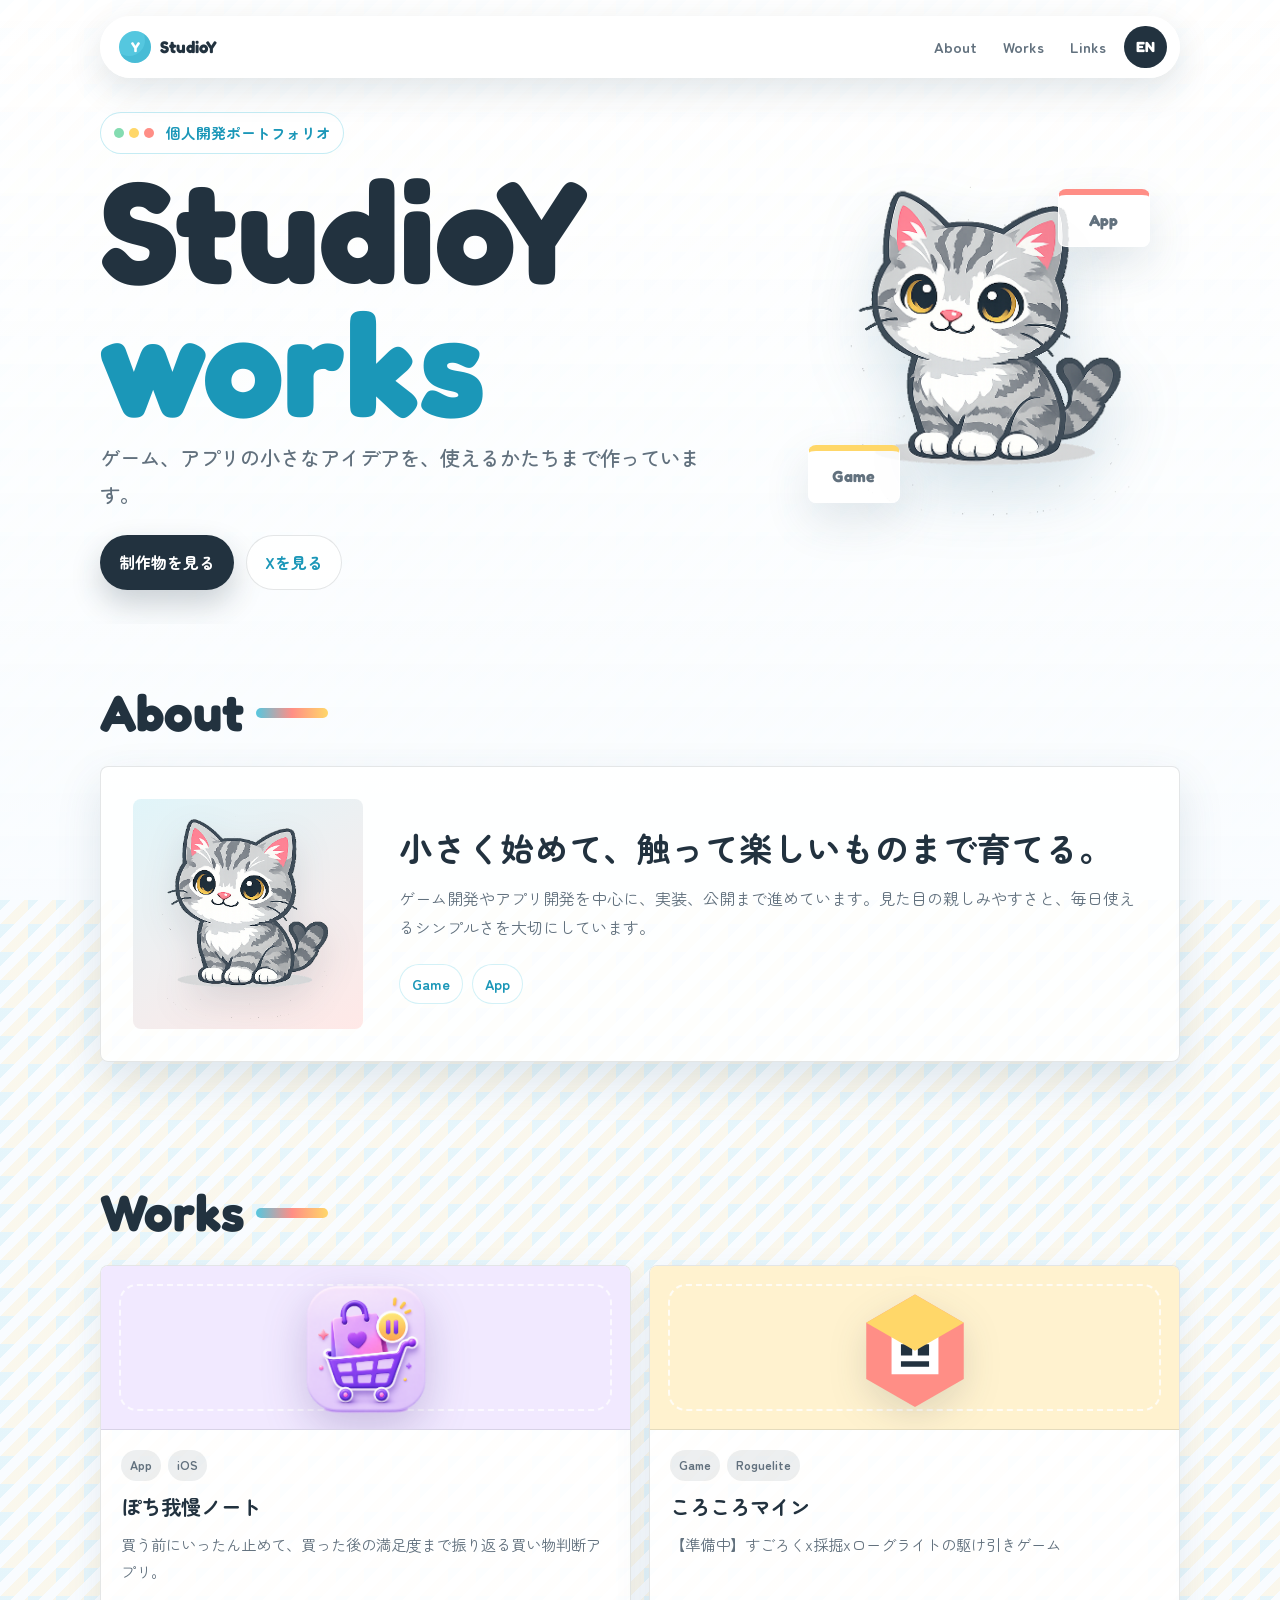
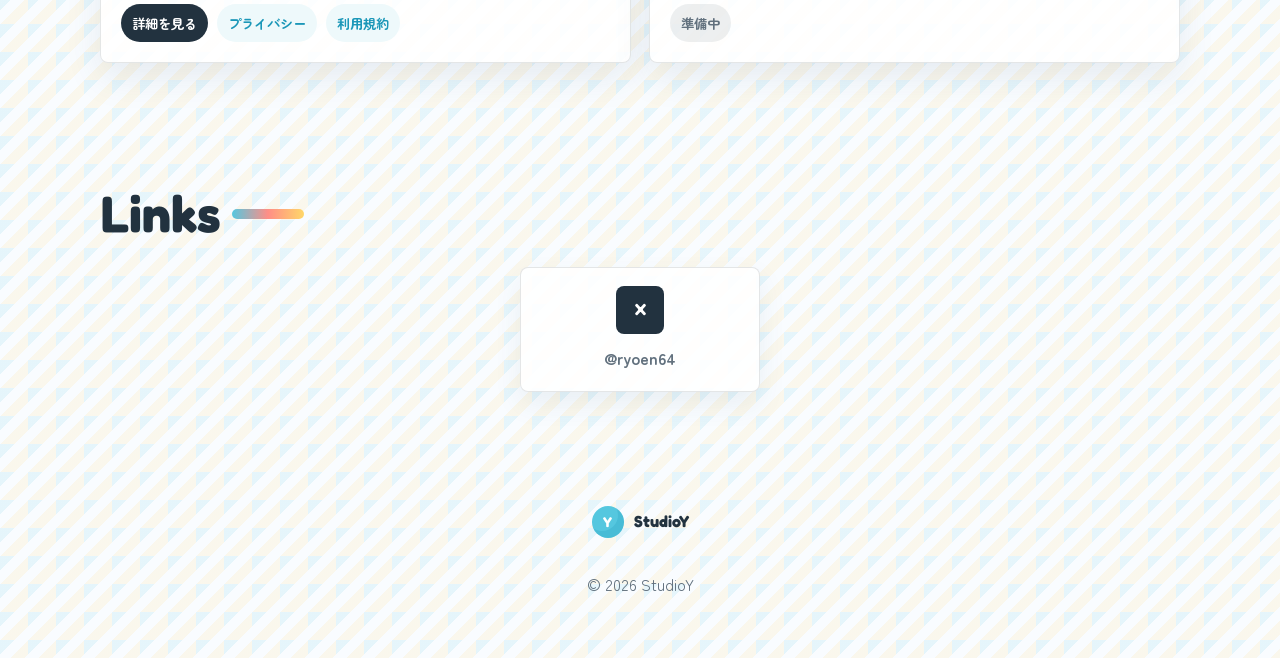
==== commit 77d4dbb3: "add pochi_manzoku" ====
--- a/index.html
+++ b/index.html
@@ -95,6 +95,40 @@
       <div class="section__inner">
         <h2 class="section__heading">Works</h2>
         <div class="works__grid">
+          <article class="work-card" style="--tone: #f1e9ff;">
+            <div class="work-card__visual work-card__visual--app" aria-hidden="true">
+              <img class="work-card__visual-img" src="pochi_manzoku_note/assets/app_icon.png" alt="">
+            </div>
+            <div class="work-card__body">
+              <div class="work-card__meta">
+                <span class="pill">App</span>
+                <span class="pill">iOS</span>
+              </div>
+              <h3 class="work-card__title">
+                <span class="ja">ぽち我慢ノート</span>
+                <span class="en">Pochi Gaman Note</span>
+              </h3>
+              <p class="work-card__desc">
+                <span class="ja">買う前にいったん止めて、買った後の満足度まで振り返る買い物判断アプリ。</span>
+                <span class="en">A shopping decision app that helps you pause before buying and review satisfaction after purchase.</span>
+              </p>
+              <div class="work-card__links">
+                <a class="mini-link" href="pochi_manzoku_note/">
+                  <span class="ja">詳細を見る</span>
+                  <span class="en">View Details</span>
+                </a>
+                <a class="mini-link mini-link--soft" href="pochi_manzoku_note/privacy/">
+                  <span class="ja">プライバシー</span>
+                  <span class="en">Privacy</span>
+                </a>
+                <a class="mini-link mini-link--soft" href="pochi_manzoku_note/terms/">
+                  <span class="ja">利用規約</span>
+                  <span class="en">Terms</span>
+                </a>
+              </div>
+            </div>
+          </article>
+
           <article class="work-card" style="--tone: #fff2cf;">
             <div class="work-card__visual" aria-hidden="true">
               <svg viewBox="0 0 160 160">
--- a/css/style.css
+++ b/css/style.css
@@ -390,7 +390,7 @@
 
 .works__grid {
   display: grid;
-  grid-template-columns: minmax(0, 380px);
+  grid-template-columns: repeat(auto-fit, minmax(min(100%, 320px), 1fr));
   justify-content: center;
   gap: 18px;
 }
@@ -436,6 +436,17 @@
   filter: drop-shadow(0 12px 18px rgba(34, 50, 63, 0.14));
 }
 
+.work-card__visual-img {
+  position: relative;
+  width: min(48%, 138px);
+  border-radius: 28px;
+  filter: drop-shadow(0 16px 22px rgba(64, 38, 124, 0.22));
+}
+
+.work-card__visual--app::before {
+  border-color: rgba(255, 255, 255, 0.7);
+}
+
 .work-card__body {
   display: flex;
   flex: 1;
@@ -610,6 +621,391 @@
   display: none;
 }
 
+.app-page {
+  background:
+    linear-gradient(135deg, rgba(123, 87, 214, 0.1) 0 25%, transparent 25% 50%, rgba(255, 215, 105, 0.12) 50% 75%, transparent 75%),
+    var(--bg);
+  background-size: 28px 28px;
+}
+
+.app-mobile-break {
+  display: none;
+}
+
+.app-hero {
+  display: grid;
+  width: min(calc(100% - 40px), var(--max));
+  grid-template-columns: minmax(0, 1fr) minmax(300px, 430px);
+  align-items: center;
+  gap: 44px;
+  margin: 0 auto;
+  padding: 124px 0 54px;
+}
+
+.app-hero__copy {
+  display: grid;
+  gap: 18px;
+  min-width: 0;
+}
+
+.app-hero__logo {
+  width: min(100%, 360px);
+  max-height: 100px;
+  object-fit: contain;
+  object-position: left center;
+}
+
+.app-hero__title {
+  max-width: 720px;
+  margin: 0;
+  font-size: clamp(2.6rem, 6vw, 5.4rem);
+  font-weight: 700;
+  line-height: 1.08;
+  letter-spacing: 0;
+  line-break: anywhere;
+  overflow-wrap: anywhere;
+  word-break: break-all;
+}
+
+.app-hero__lead {
+  max-width: 650px;
+  margin: 0;
+  color: var(--muted);
+  font-size: clamp(1rem, 1.6vw, 1.18rem);
+  font-weight: 500;
+}
+
+.app-hero__actions {
+  display: flex;
+  flex-wrap: wrap;
+  gap: 12px;
+}
+
+.app-stats {
+  display: grid;
+  grid-template-columns: repeat(3, minmax(0, 1fr));
+  gap: 10px;
+  max-width: 620px;
+  margin: 4px 0 0;
+}
+
+.app-stats div {
+  padding: 14px;
+  border: 1px solid var(--line);
+  border-radius: var(--radius);
+  background: rgba(255, 255, 255, 0.82);
+}
+
+.app-stats dt {
+  color: #694ac7;
+  font-family: "Fredoka", "Zen Maru Gothic", sans-serif;
+  font-size: 1.25rem;
+  font-weight: 700;
+  line-height: 1.2;
+}
+
+.app-stats dd {
+  margin: 5px 0 0;
+  color: var(--muted);
+  font-size: 0.86rem;
+  font-weight: 700;
+  line-height: 1.45;
+}
+
+.app-hero__media {
+  position: relative;
+  display: grid;
+  min-height: 600px;
+  min-width: 0;
+  place-items: center;
+}
+
+.phone-frame {
+  position: relative;
+  width: min(100%, 310px);
+  aspect-ratio: 853 / 1844;
+  padding: 8px;
+  border: 1px solid rgba(255, 255, 255, 0.86);
+  border-radius: 34px;
+  background: #ffffff;
+  box-shadow: 0 24px 56px rgba(54, 44, 114, 0.2);
+  overflow: hidden;
+}
+
+.phone-frame img {
+  width: 100%;
+  height: 100%;
+  border-radius: 27px;
+  object-fit: cover;
+  object-position: top center;
+}
+
+.phone-frame--hero {
+  width: min(88%, 350px);
+  transform: rotate(1.5deg);
+}
+
+.app-icon-card {
+  position: absolute;
+  right: 4px;
+  bottom: 56px;
+  width: 128px;
+  padding: 10px;
+  border: 1px solid rgba(255, 255, 255, 0.86);
+  border-radius: 30px;
+  background: rgba(255, 255, 255, 0.86);
+  box-shadow: 0 18px 40px rgba(64, 38, 124, 0.18);
+}
+
+.app-icon-card img {
+  border-radius: 22px;
+}
+
+.app-intro__grid,
+.app-safety__panel {
+  display: grid;
+  grid-template-columns: minmax(260px, 0.8fr) minmax(0, 1.2fr);
+  gap: 34px;
+  align-items: center;
+}
+
+.app-intro__grid > *,
+.app-safety__panel > *,
+.policy-hero > div {
+  min-width: 0;
+}
+
+.app-section-lead {
+  margin: 0;
+  font-size: clamp(1.35rem, 2.7vw, 2.05rem);
+  font-weight: 700;
+  line-height: 1.45;
+  overflow-wrap: anywhere;
+}
+
+.app-intro__text {
+  margin: 0;
+  padding: 26px;
+  border: 1px solid var(--line);
+  border-radius: var(--radius);
+  background: rgba(255, 255, 255, 0.82);
+  box-shadow: var(--shadow);
+  color: var(--muted);
+  font-weight: 500;
+}
+
+.feature-grid {
+  display: grid;
+  grid-template-columns: repeat(4, minmax(0, 1fr));
+  gap: 14px;
+}
+
+.feature-card {
+  padding: 22px;
+  border: 1px solid var(--line);
+  border-radius: var(--radius);
+  background: rgba(255, 255, 255, 0.86);
+  box-shadow: 0 14px 34px rgba(54, 92, 116, 0.08);
+}
+
+.feature-card__icon {
+  display: grid;
+  width: 42px;
+  height: 42px;
+  place-items: center;
+  border-radius: 50%;
+  background: #7756d9;
+  color: #fff;
+  font-family: "Fredoka", sans-serif;
+  font-weight: 700;
+}
+
+.feature-card h3 {
+  margin: 16px 0 8px;
+  font-size: 1.1rem;
+  line-height: 1.4;
+}
+
+.feature-card p {
+  margin: 0;
+  color: var(--muted);
+  font-size: 0.94rem;
+}
+
+.flow-list {
+  display: grid;
+  grid-template-columns: repeat(4, minmax(0, 1fr));
+  gap: 14px;
+  margin: 0;
+  padding: 0;
+  list-style: none;
+  counter-reset: flow;
+}
+
+.flow-list li {
+  position: relative;
+  padding: 24px 20px 20px;
+  border: 1px solid var(--line);
+  border-radius: var(--radius);
+  background: rgba(255, 255, 255, 0.82);
+}
+
+.flow-list li::before {
+  display: grid;
+  width: 36px;
+  height: 36px;
+  margin-bottom: 14px;
+  place-items: center;
+  border-radius: 50%;
+  background: var(--lemon);
+  color: var(--ink);
+  content: counter(flow);
+  counter-increment: flow;
+  font-family: "Fredoka", sans-serif;
+  font-weight: 700;
+}
+
+.flow-list span {
+  display: block;
+  font-weight: 700;
+}
+
+.flow-list p {
+  margin: 8px 0 0;
+  color: var(--muted);
+  font-size: 0.94rem;
+}
+
+.screen-rail {
+  display: grid;
+  grid-template-columns: repeat(4, minmax(0, 1fr));
+  gap: 18px;
+  align-items: start;
+}
+
+.screen-card {
+  margin: 0;
+}
+
+.screen-card .phone-frame {
+  width: 100%;
+}
+
+.screen-card figcaption {
+  margin-top: 12px;
+  color: var(--muted);
+  font-weight: 700;
+  text-align: center;
+}
+
+.app-safety__panel {
+  padding: 32px;
+  border: 1px solid var(--line);
+  border-radius: var(--radius);
+  background: rgba(255, 255, 255, 0.86);
+  box-shadow: var(--shadow);
+}
+
+.safety-list {
+  display: grid;
+  gap: 14px;
+}
+
+.safety-list p {
+  margin: 0;
+  color: var(--muted);
+  font-weight: 500;
+}
+
+.policy-main {
+  width: min(calc(100% - 40px), 880px);
+  margin: 0 auto;
+  padding: 124px 0 32px;
+}
+
+.policy-hero {
+  display: flex;
+  align-items: center;
+  gap: 22px;
+  margin-bottom: 28px;
+  padding: 28px;
+  border: 1px solid var(--line);
+  border-radius: var(--radius);
+  background: rgba(255, 255, 255, 0.88);
+  box-shadow: var(--shadow);
+}
+
+.policy-hero__icon {
+  width: 92px;
+  flex: 0 0 auto;
+  border-radius: 24px;
+  box-shadow: 0 16px 30px rgba(64, 38, 124, 0.18);
+}
+
+.policy-hero__app {
+  margin: 0 0 4px;
+  color: #694ac7;
+  font-weight: 700;
+}
+
+.policy-hero h1 {
+  margin: 0;
+  font-size: clamp(2rem, 5vw, 3.6rem);
+  line-height: 1.12;
+  line-break: anywhere;
+  overflow-wrap: anywhere;
+  word-break: break-all;
+}
+
+.policy-hero p:last-child {
+  margin: 8px 0 0;
+  color: var(--muted);
+}
+
+.policy-section {
+  padding: 26px 0;
+  border-top: 1px solid var(--line);
+}
+
+.policy-section h2 {
+  margin: 0 0 12px;
+  font-size: 1.32rem;
+  line-height: 1.45;
+}
+
+.policy-section p {
+  margin: 0 0 12px;
+  color: var(--muted);
+  font-weight: 500;
+}
+
+.policy-section p:last-child {
+  margin-bottom: 0;
+}
+
+.policy-list {
+  display: grid;
+  gap: 8px;
+  margin: 0;
+  padding-left: 1.3em;
+  color: var(--muted);
+  font-weight: 500;
+}
+
+.policy-link {
+  color: #694ac7;
+  font-weight: 700;
+  text-decoration: underline;
+  text-underline-offset: 4px;
+}
+
+.policy-actions {
+  display: flex;
+  flex-wrap: wrap;
+  gap: 12px;
+  padding-top: 8px;
+}
+
 @keyframes float {
   0%,
   100% {
@@ -669,6 +1065,38 @@
     width: min(220px, 70vw);
     margin: 0 auto;
   }
+
+  .app-hero,
+  .app-intro__grid,
+  .app-safety__panel {
+    grid-template-columns: 1fr;
+  }
+
+  .app-hero {
+    gap: 28px;
+    padding-top: 106px;
+    text-align: center;
+  }
+
+  .app-hero__logo {
+    margin: 0 auto;
+    object-position: center;
+  }
+
+  .app-hero__actions {
+    justify-content: center;
+  }
+
+  .app-stats,
+  .feature-grid,
+  .flow-list,
+  .screen-rail {
+    grid-template-columns: repeat(2, minmax(0, 1fr));
+  }
+
+  .app-hero__media {
+    min-height: 480px;
+  }
 }
 
 @media (max-width: 560px) {
@@ -713,4 +1141,81 @@
   .work-card__visual {
     min-height: 148px;
   }
-}
+
+  .app-hero {
+    width: min(calc(100% - 32px), var(--max));
+    padding-top: 94px;
+    padding-bottom: 34px;
+  }
+
+  .app-hero__logo {
+    max-width: 260px;
+  }
+
+  .app-hero__title {
+    font-size: clamp(2rem, 9vw, 2.4rem);
+  }
+
+  .app-mobile-break {
+    display: block;
+  }
+
+  .app-hero__actions {
+    width: 100%;
+  }
+
+  .app-hero__actions .button {
+    width: 100%;
+  }
+
+  .app-stats,
+  .feature-grid,
+  .flow-list,
+  .screen-rail {
+    grid-template-columns: 1fr;
+  }
+
+  .app-hero__media {
+    min-height: 390px;
+  }
+
+  .phone-frame--hero {
+    width: min(72%, 280px);
+  }
+
+  .app-icon-card {
+    right: 0;
+    bottom: 30px;
+    width: 96px;
+    border-radius: 24px;
+  }
+
+  .app-icon-card img {
+    border-radius: 16px;
+  }
+
+  .app-intro__text,
+  .app-safety__panel {
+    padding: 20px;
+  }
+
+  .policy-main {
+    width: min(calc(100% - 32px), 880px);
+    padding-top: 94px;
+  }
+
+  .policy-hero {
+    flex-direction: column;
+    align-items: flex-start;
+    padding: 20px;
+  }
+
+  .policy-hero__icon {
+    width: 70px;
+    border-radius: 18px;
+  }
+
+  .policy-hero h1 {
+    font-size: clamp(1.85rem, 9vw, 2.45rem);
+  }
+}
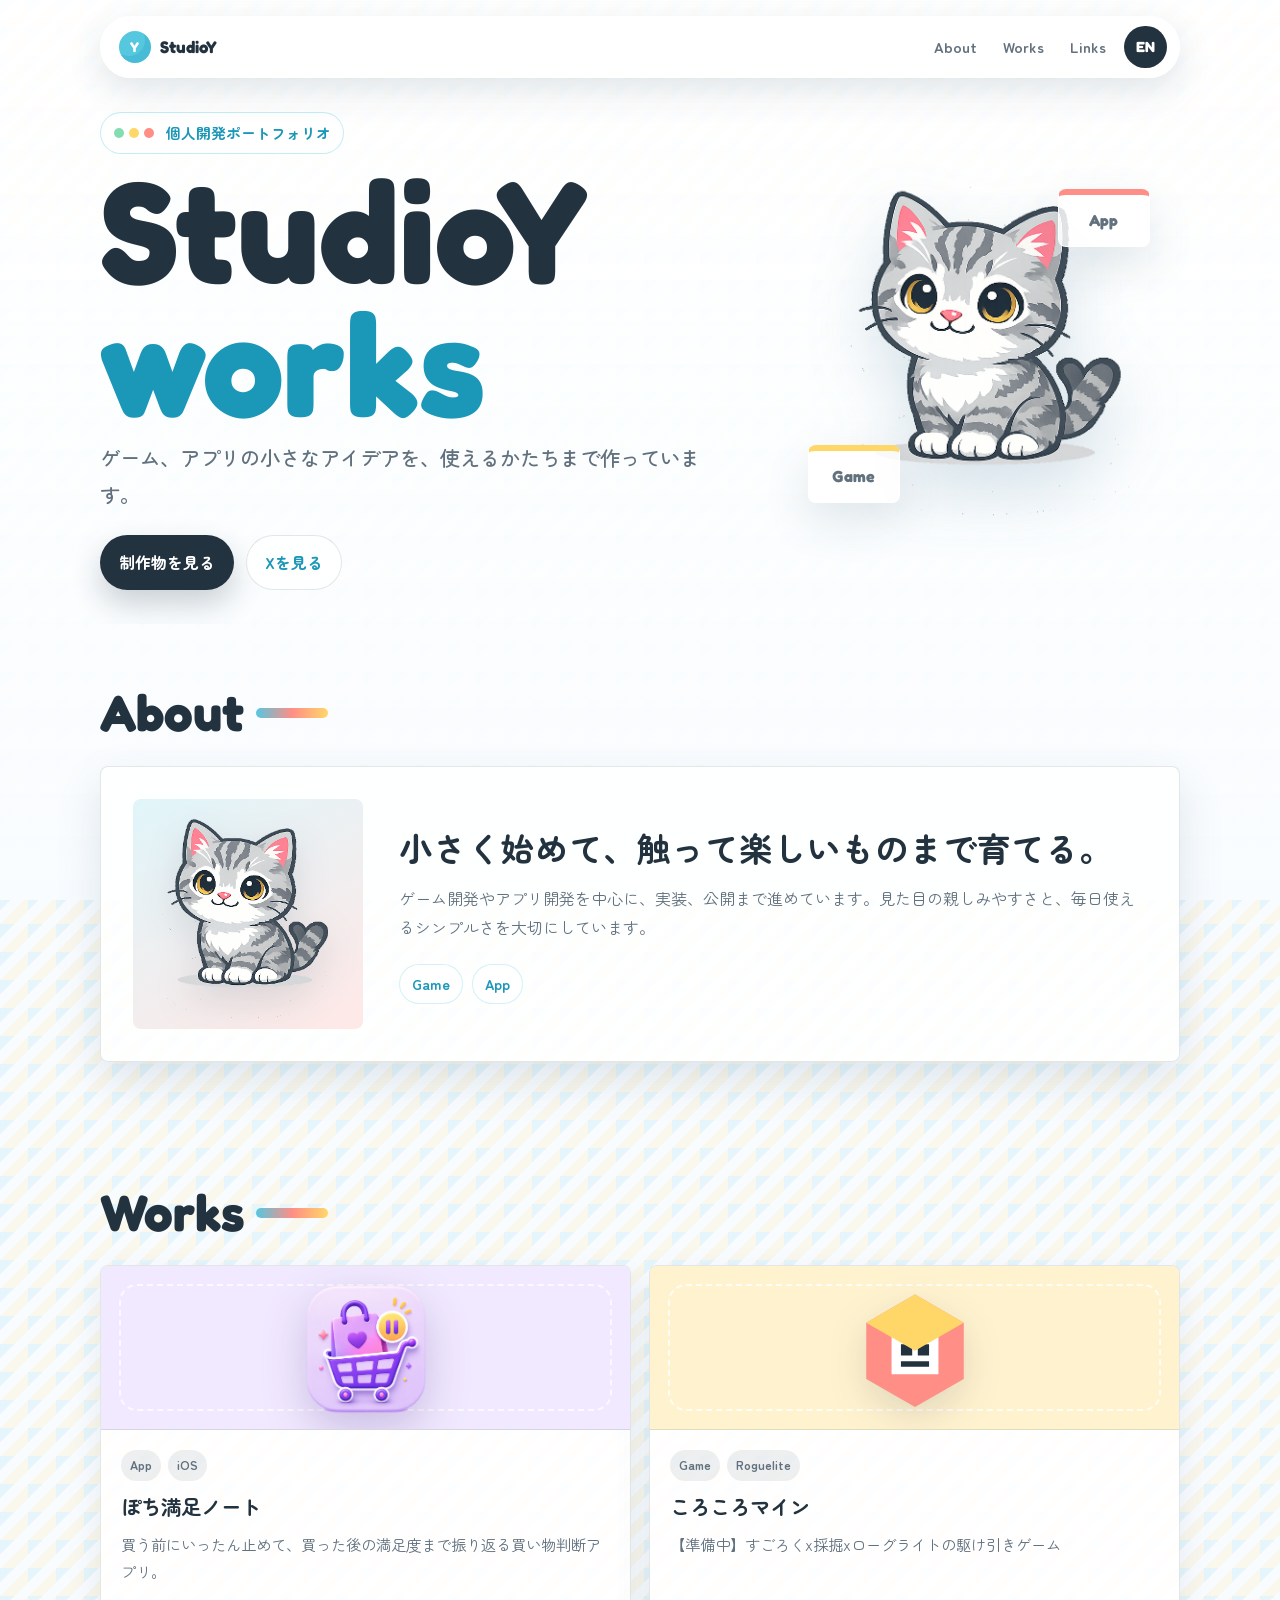
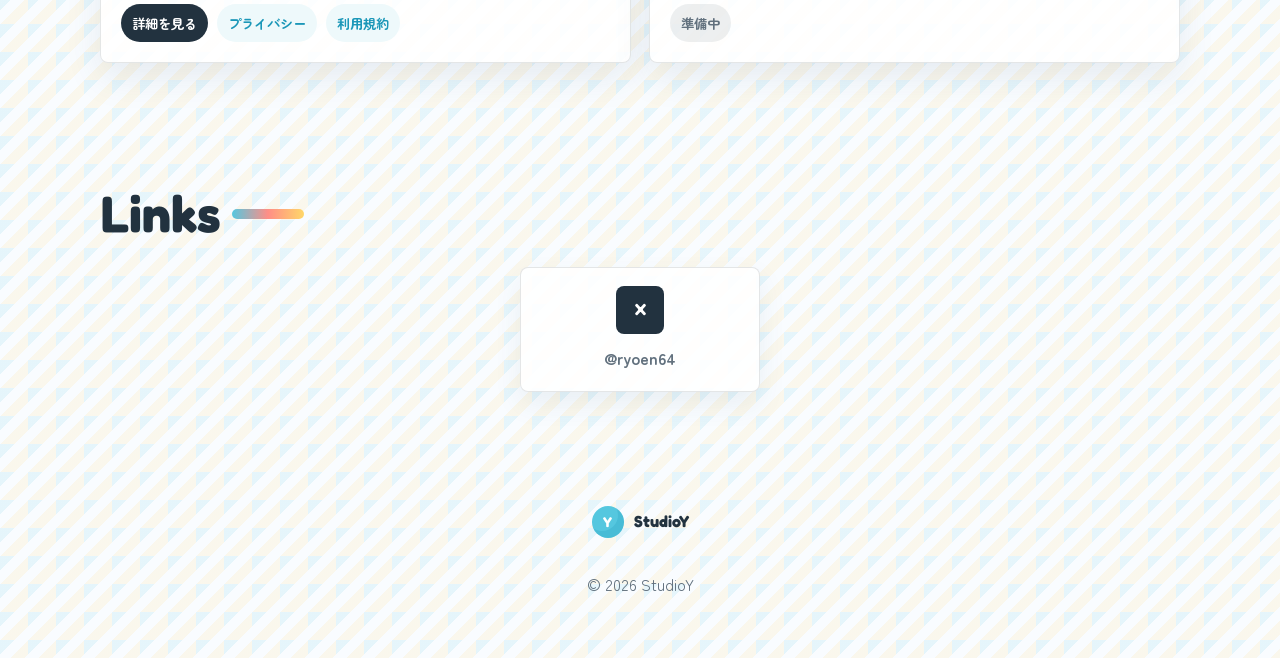
==== commit bc2a517c: "rename" ====
--- a/index.html
+++ b/index.html
@@ -105,7 +105,7 @@
                 <span class="pill">iOS</span>
               </div>
               <h3 class="work-card__title">
-                <span class="ja">ぽち我慢ノート</span>
+                <span class="ja">ぽち満足ノート</span>
                 <span class="en">Pochi Gaman Note</span>
               </h3>
               <p class="work-card__desc">
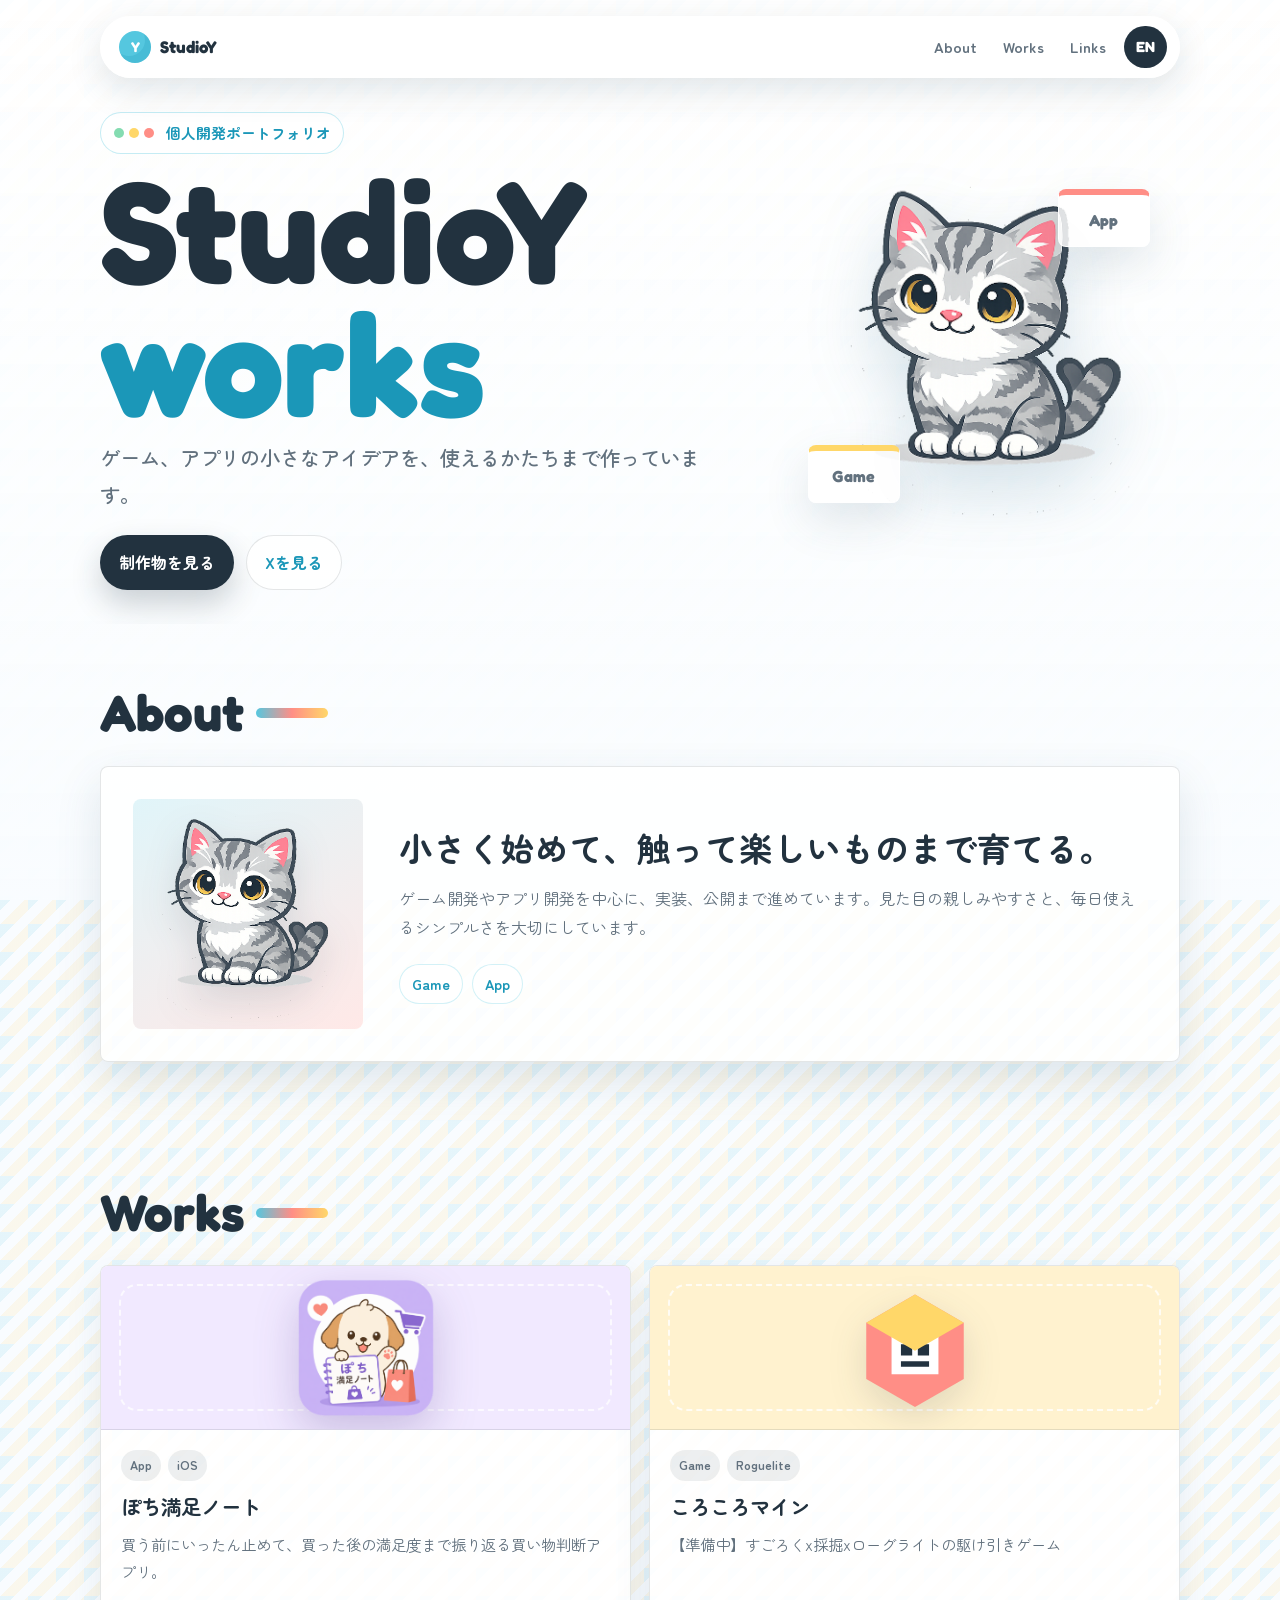
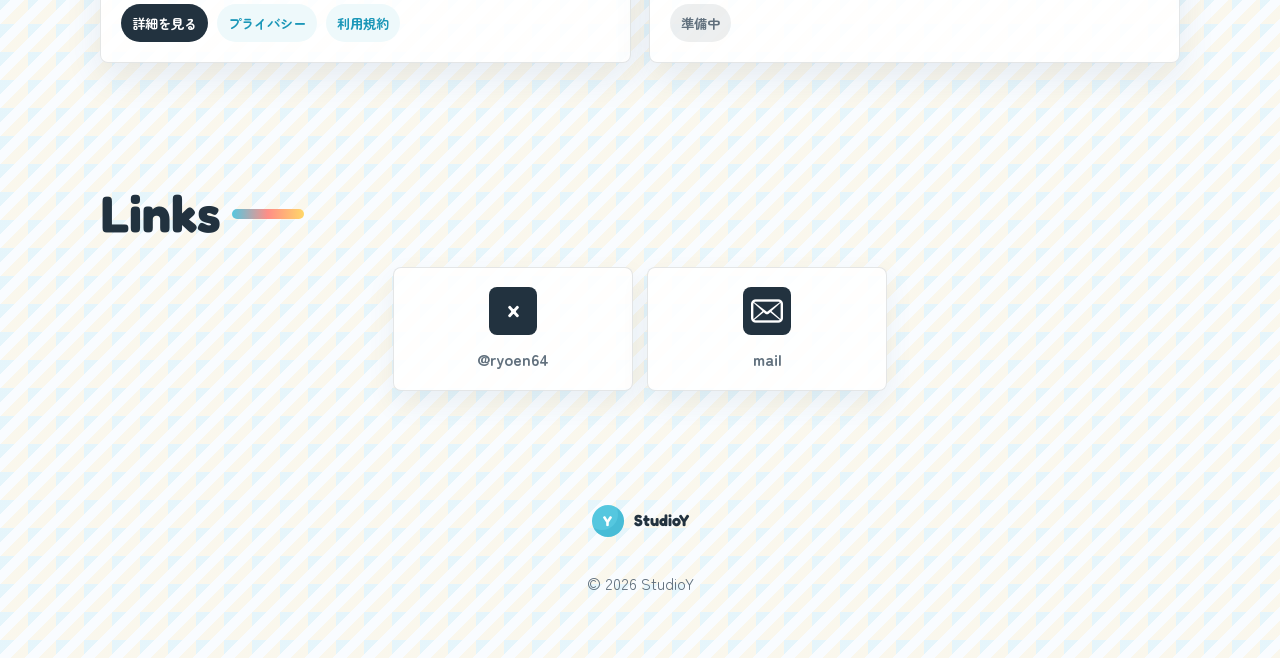
==== commit 4e12a9c7: "add mail link" ====
--- a/index.html
+++ b/index.html
@@ -13,7 +13,7 @@
   <link rel="preconnect" href="https://fonts.googleapis.com">
   <link rel="preconnect" href="https://fonts.gstatic.com" crossorigin>
   <link href="https://fonts.googleapis.com/css2?family=Fredoka:wght@500;600;700&amp;family=Zen+Maru+Gothic:wght@400;500;700&amp;display=swap" rel="stylesheet">
-  <link rel="stylesheet" href="css/style.css">
+  <link rel="stylesheet" href="css/style.css?v=20260616-links">
 </head>
 <body data-lang="ja">
   <nav class="nav" aria-label="Primary navigation">
@@ -171,6 +171,12 @@
             <span class="link-card__icon">X</span>
             <span class="link-card__label">@ryoen64</span>
           </a>
+          <a class="link-card" href="mailto:studio64y@gmail.com" aria-label="Email">
+            <span class="link-card__icon">
+              <img src="resources/icon_mail.png" alt="メール" width="32" height="32">
+            </span>
+            <span class="link-card__label">mail</span>
+          </a>
         </div>
       </div>
     </section>
--- a/css/style.css
+++ b/css/style.css
@@ -390,7 +390,7 @@
 
 .works__grid {
   display: grid;
-  grid-template-columns: repeat(auto-fit, minmax(min(100%, 320px), 1fr));
+  grid-template-columns: repeat(auto-fit, minmax(320px, 1fr));
   justify-content: center;
   gap: 18px;
 }
@@ -549,14 +549,17 @@
 }
 
 .links__grid {
-  display: grid;
-  grid-template-columns: minmax(0, 240px);
+  display: flex;
+  flex-wrap: nowrap;
   justify-content: center;
   gap: 14px;
 }
 
 .link-card {
   display: grid;
+  flex: 1 1 0;
+  max-width: 240px;
+  min-width: 0;
   min-height: 124px;
   place-items: center;
   padding: 18px;
@@ -595,10 +598,22 @@
   font-weight: 700;
 }
 
+.link-card__icon svg {
+  width: 24px;
+  height: 24px;
+  fill: none;
+  stroke: currentColor;
+  stroke-linecap: round;
+  stroke-linejoin: round;
+  stroke-width: 2;
+}
+
 .link-card__label {
   margin-top: 10px;
   color: var(--muted);
   font-weight: 700;
+  line-height: 1.4;
+  overflow-wrap: anywhere;
 }
 
 .footer {
@@ -1133,7 +1148,6 @@
     font-size: 0.92rem;
   }
   .works__grid,
-  .links__grid,
   .timeline__item {
     grid-template-columns: 1fr;
   }
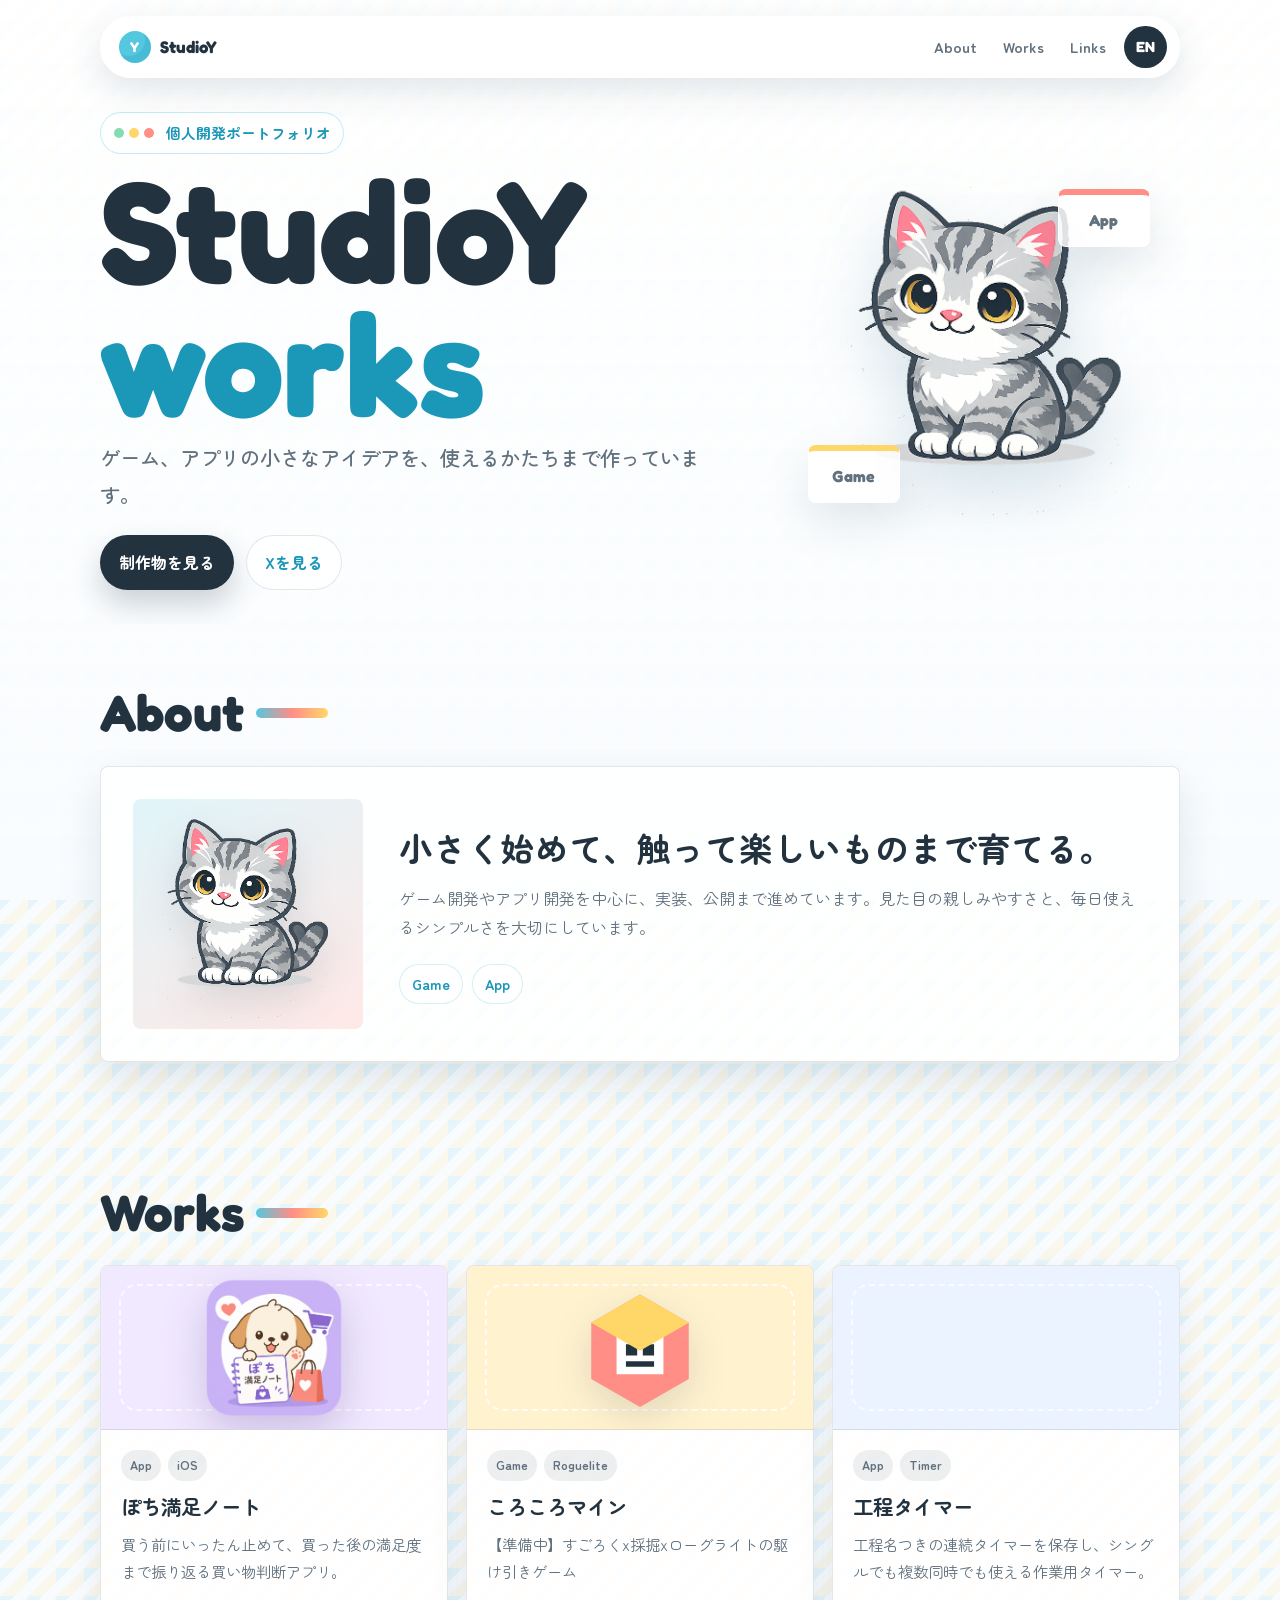
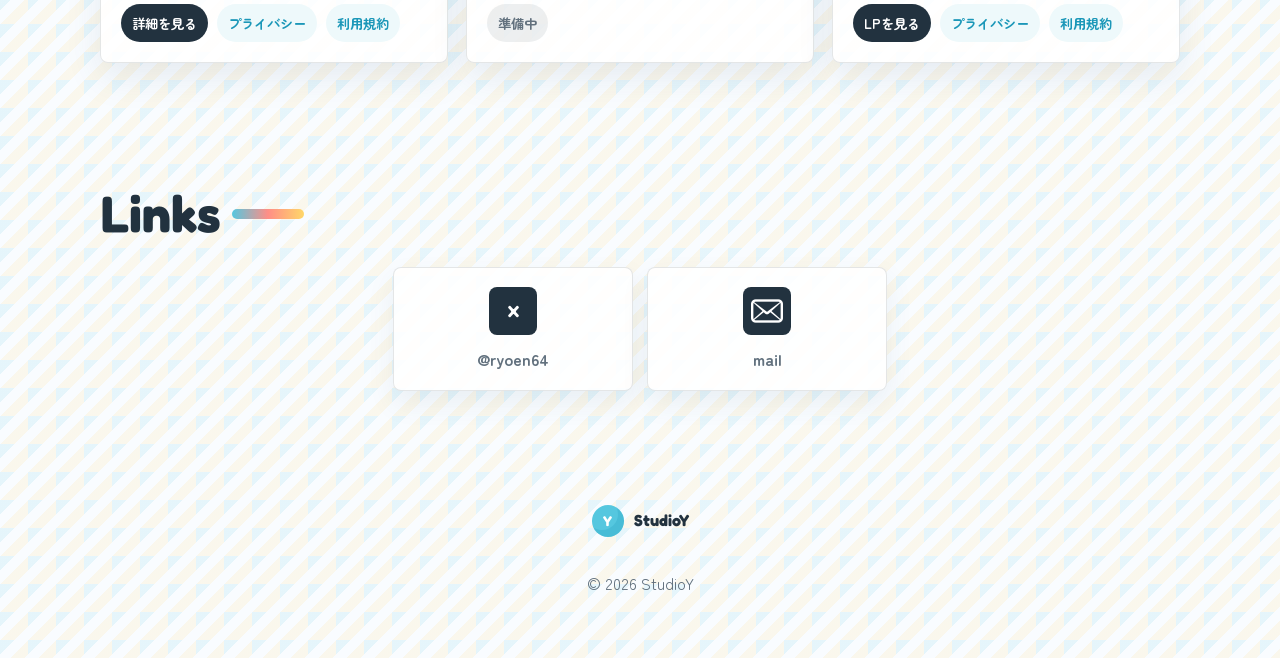
==== commit 5818c832: "proto" ====
--- a/index.html
+++ b/index.html
@@ -13,7 +13,7 @@
   <link rel="preconnect" href="https://fonts.googleapis.com">
   <link rel="preconnect" href="https://fonts.gstatic.com" crossorigin>
   <link href="https://fonts.googleapis.com/css2?family=Fredoka:wght@500;600;700&amp;family=Zen+Maru+Gothic:wght@400;500;700&amp;display=swap" rel="stylesheet">
-  <link rel="stylesheet" href="css/style.css?v=20260616-links">
+  <link rel="stylesheet" href="css/style.css?v=20260704-worktimer">
 </head>
 <body data-lang="ja">
   <nav class="nav" aria-label="Primary navigation">
@@ -159,6 +159,40 @@
               </div>
             </div>
           </article>
+
+          <article class="work-card" style="--tone: #eaf3ff;">
+            <div class="work-card__visual work-card__visual--app" aria-hidden="true">
+              <img class="work-card__visual-img" src="work_timer/assets/app_icon.png" alt="">
+            </div>
+            <div class="work-card__body">
+              <div class="work-card__meta">
+                <span class="pill">App</span>
+                <span class="pill">Timer</span>
+              </div>
+              <h3 class="work-card__title">
+                <span class="ja">工程タイマー</span>
+                <span class="en">Work Timer</span>
+              </h3>
+              <p class="work-card__desc">
+                <span class="ja">工程名つきの連続タイマーを保存し、シングルでも複数同時でも使える作業用タイマー。</span>
+                <span class="en">A named step timer for repeatable work, with single and multi-timer workflows.</span>
+              </p>
+              <div class="work-card__links">
+                <a class="mini-link" href="work_timer/">
+                  <span class="ja">LPを見る</span>
+                  <span class="en">View LP</span>
+                </a>
+                <a class="mini-link mini-link--soft" href="work_timer/privacy/">
+                  <span class="ja">プライバシー</span>
+                  <span class="en">Privacy</span>
+                </a>
+                <a class="mini-link mini-link--soft" href="work_timer/terms/">
+                  <span class="ja">利用規約</span>
+                  <span class="en">Terms</span>
+                </a>
+              </div>
+            </div>
+          </article>
         </div>
       </div>
     </section>
--- a/css/style.css
+++ b/css/style.css
@@ -1233,3 +1233,1308 @@
     font-size: clamp(1.85rem, 9vw, 2.45rem);
   }
 }
+
+.timer-page {
+  --timer-bg: #f4f8ff;
+  --timer-ink: #101b2f;
+  --timer-muted: #536377;
+  --timer-blue: #064eb8;
+  --timer-blue-deep: #033a8d;
+  --timer-blue-soft: #eaf3ff;
+  --timer-line: rgba(10, 55, 116, 0.14);
+  --timer-gold: #f8b400;
+  --timer-shadow: 0 22px 52px rgba(13, 61, 125, 0.14);
+  --bg: var(--timer-bg);
+  --ink: var(--timer-ink);
+  --muted: var(--timer-muted);
+  --aqua: #1d76df;
+  --aqua-deep: var(--timer-blue);
+  --surface-soft: var(--timer-blue-soft);
+  --line: var(--timer-line);
+  background:
+    linear-gradient(180deg, rgba(237, 246, 255, 0.95), rgba(255, 255, 255, 0.98) 46%, rgba(238, 245, 255, 0.92)),
+    var(--timer-bg);
+  overflow-x: hidden;
+}
+
+.timer-page::before {
+  background:
+    linear-gradient(155deg, rgba(14, 100, 206, 0.1), transparent 34%),
+    linear-gradient(20deg, rgba(77, 142, 218, 0.1), transparent 34%);
+}
+
+.timer-page .nav {
+  border-color: rgba(219, 233, 252, 0.9);
+  background: rgba(255, 255, 255, 0.9);
+  box-shadow: 0 14px 34px rgba(15, 57, 119, 0.12);
+}
+
+.timer-nav__cta {
+  margin-left: 8px;
+  background: var(--timer-blue);
+  color: #fff;
+}
+
+.timer-hero {
+  display: grid;
+  width: min(calc(100% - 40px), 1180px);
+  grid-template-columns: minmax(0, 1.05fr) minmax(320px, 0.8fr);
+  gap: 46px;
+  align-items: center;
+  margin: 0 auto;
+  padding: 126px 0 50px;
+}
+
+.timer-hero__copy {
+  display: grid;
+  gap: 18px;
+  min-width: 0;
+}
+
+.timer-hero__title {
+  margin: 0;
+  color: var(--timer-blue);
+  font-size: clamp(3.3rem, 8vw, 7.2rem);
+  font-weight: 700;
+  line-height: 0.98;
+  letter-spacing: 0;
+  overflow-wrap: anywhere;
+}
+
+.timer-hero__statement {
+  max-width: 720px;
+  margin: 0;
+  color: var(--timer-ink);
+  font-size: clamp(2.3rem, 5.2vw, 4.7rem);
+  font-weight: 700;
+  line-height: 1.16;
+  letter-spacing: 0;
+}
+
+.timer-hero__lead {
+  max-width: 650px;
+  margin: 0;
+  color: var(--timer-muted);
+  font-size: clamp(1rem, 1.7vw, 1.2rem);
+  font-weight: 500;
+}
+
+.timer-hero__actions {
+  display: flex;
+  flex-wrap: wrap;
+  gap: 12px;
+}
+
+.timer-page .button--primary {
+  background: linear-gradient(180deg, #075dcf, #034aa9);
+  box-shadow: 0 14px 30px rgba(5, 78, 184, 0.24);
+}
+
+.timer-page .button--ghost {
+  border-color: rgba(6, 78, 184, 0.28);
+  background: rgba(255, 255, 255, 0.86);
+  color: var(--timer-blue);
+}
+
+.timer-use-cases {
+  display: flex;
+  flex-wrap: wrap;
+  gap: 10px;
+  margin: 4px 0 0;
+  padding: 0;
+  list-style: none;
+}
+
+.timer-use-cases li {
+  display: inline-flex;
+  min-height: 38px;
+  align-items: center;
+  padding: 8px 12px;
+  border: 1px solid rgba(6, 78, 184, 0.15);
+  border-radius: var(--radius);
+  background: rgba(255, 255, 255, 0.76);
+  color: var(--timer-blue-deep);
+  font-size: 0.92rem;
+  font-weight: 700;
+}
+
+.timer-hero__media {
+  position: relative;
+  display: grid;
+  min-height: 590px;
+  place-items: center;
+}
+
+.timer-phone {
+  width: min(100%, 338px);
+  padding: 10px;
+  border: 1px solid rgba(13, 43, 91, 0.16);
+  border-radius: 34px;
+  background: #111827;
+  box-shadow: 0 28px 58px rgba(13, 43, 91, 0.24);
+}
+
+.timer-phone--hero {
+  transform: rotate(1.4deg);
+}
+
+.timer-phone__bar {
+  display: grid;
+  grid-template-columns: 26px 1fr 26px;
+  align-items: center;
+  padding: 10px 12px 8px;
+  border-radius: 24px 24px 0 0;
+  background: #fff;
+  color: var(--timer-ink);
+  font-size: 0.88rem;
+  text-align: center;
+}
+
+.timer-phone__bar span {
+  display: block;
+  width: 16px;
+  height: 3px;
+  border-radius: 999px;
+  background: var(--timer-blue);
+}
+
+.timer-phone__bar span:last-child {
+  justify-self: end;
+  width: 13px;
+  height: 13px;
+  border: 3px solid var(--timer-blue);
+  background: transparent;
+}
+
+.timer-phone__screen {
+  display: grid;
+  gap: 14px;
+  min-height: 560px;
+  padding: 20px 18px 14px;
+  border-radius: 0 0 24px 24px;
+  background: linear-gradient(180deg, #ffffff, #f7faff);
+}
+
+.timer-current p,
+.timer-next span {
+  margin: 0 0 5px;
+  color: var(--timer-muted);
+  font-size: 0.78rem;
+  font-weight: 700;
+}
+
+.timer-current h2 {
+  margin: 0;
+  color: var(--timer-ink);
+  font-size: 1.35rem;
+  line-height: 1.35;
+}
+
+.timer-dial {
+  display: grid;
+  width: min(78%, 220px);
+  aspect-ratio: 1;
+  place-items: center;
+  justify-self: center;
+  align-content: center;
+  border-radius: 50%;
+  background:
+    radial-gradient(circle at center, #fff 0 58%, transparent 59%),
+    conic-gradient(var(--timer-blue) 0 71%, #e2e8f2 71% 100%);
+  box-shadow: inset 0 0 0 12px rgba(226, 232, 242, 0.5);
+}
+
+.timer-dial span,
+.timer-dial small {
+  color: var(--timer-muted);
+  font-size: 0.76rem;
+  font-weight: 700;
+}
+
+.timer-dial strong {
+  margin-top: 4px;
+  color: #050b18;
+  font-family: "Fredoka", "Zen Maru Gothic", sans-serif;
+  font-size: 3.15rem;
+  line-height: 1;
+}
+
+.timer-actions {
+  display: grid;
+  gap: 8px;
+}
+
+.timer-actions button,
+.timer-session-list button {
+  min-height: 42px;
+  border: 1px solid rgba(6, 78, 184, 0.18);
+  border-radius: var(--radius);
+  background: #fff;
+  color: var(--timer-blue);
+  font: inherit;
+  font-weight: 700;
+}
+
+.timer-actions button:first-child {
+  background: linear-gradient(180deg, #075dcf, #034aa9);
+  color: #fff;
+}
+
+.timer-next {
+  display: grid;
+  grid-template-columns: 1fr auto;
+  gap: 6px 10px;
+  align-items: center;
+  padding: 12px;
+  border: 1px solid var(--timer-line);
+  border-radius: var(--radius);
+  background: #fff;
+}
+
+.timer-next span {
+  grid-column: 1 / -1;
+}
+
+.timer-next strong {
+  color: var(--timer-ink);
+  font-size: 1rem;
+}
+
+.timer-next em {
+  color: var(--timer-ink);
+  font-style: normal;
+  font-weight: 700;
+}
+
+.timer-mini-list {
+  display: grid;
+  grid-template-columns: repeat(4, 1fr);
+  gap: 8px;
+  align-items: end;
+}
+
+.timer-mini-list span {
+  height: 6px;
+  border-radius: 999px;
+  background: #d7e2f1;
+}
+
+.timer-mini-list .is-active {
+  background: var(--timer-blue);
+}
+
+.timer-icon-card {
+  position: absolute;
+  right: 0;
+  bottom: 62px;
+  width: 122px;
+  padding: 10px;
+  border: 1px solid rgba(255, 255, 255, 0.95);
+  border-radius: var(--radius);
+  background: rgba(255, 255, 255, 0.9);
+  box-shadow: var(--timer-shadow);
+}
+
+.timer-icon-card img {
+  border-radius: var(--radius);
+}
+
+.timer-band,
+.timer-section,
+.timer-cta {
+  width: min(calc(100% - 40px), 1180px);
+  margin: 0 auto;
+}
+
+.timer-band,
+.timer-section {
+  padding: 62px 0;
+}
+
+.timer-band {
+  padding-right: 20px;
+  padding-left: 20px;
+  border: 1px solid rgba(6, 78, 184, 0.12);
+  border-radius: var(--radius);
+  background: rgba(255, 255, 255, 0.72);
+  box-shadow: 0 18px 46px rgba(13, 61, 125, 0.08);
+}
+
+.timer-band--value {
+  margin-top: 0;
+}
+
+.timer-section-head {
+  display: grid;
+  gap: 12px;
+  max-width: 780px;
+  margin: 0 auto 30px;
+  text-align: center;
+}
+
+.timer-section-head h2,
+.timer-premium__copy h2,
+.timer-cta h2 {
+  margin: 0;
+  color: var(--timer-blue);
+  font-size: clamp(1.9rem, 4vw, 3.3rem);
+  font-weight: 700;
+  line-height: 1.25;
+  letter-spacing: 0;
+}
+
+.timer-section-head p,
+.timer-premium__copy p,
+.timer-cta p {
+  margin: 0;
+  color: var(--timer-muted);
+  font-size: 1rem;
+  font-weight: 500;
+}
+
+.timer-compare,
+.timer-mode-grid,
+.timer-log-grid {
+  display: grid;
+  gap: 18px;
+}
+
+.timer-compare {
+  grid-template-columns: minmax(0, 0.95fr) minmax(0, 1.05fr) minmax(260px, 0.85fr);
+}
+
+.timer-issue,
+.timer-solution,
+.timer-set-preview,
+.timer-mode,
+.timer-log-panel,
+.timer-log-copy article {
+  border: 1px solid var(--timer-line);
+  border-radius: var(--radius);
+  background: #fff;
+  box-shadow: 0 14px 32px rgba(13, 61, 125, 0.08);
+}
+
+.timer-issue,
+.timer-solution,
+.timer-set-preview,
+.timer-mode,
+.timer-log-copy article {
+  padding: 22px;
+}
+
+.timer-issue h3,
+.timer-solution h3,
+.timer-set-preview h3,
+.timer-mode h3,
+.timer-log-copy h3 {
+  margin: 0 0 14px;
+  color: var(--timer-ink);
+  font-size: 1.12rem;
+}
+
+.timer-issue ul,
+.timer-solution ul {
+  display: grid;
+  gap: 12px;
+  margin: 0;
+  padding: 0;
+  list-style: none;
+}
+
+.timer-issue li,
+.timer-solution li {
+  position: relative;
+  padding-left: 28px;
+  color: var(--timer-muted);
+  font-weight: 700;
+  line-height: 1.55;
+}
+
+.timer-issue li::before,
+.timer-solution li::before {
+  position: absolute;
+  left: 0;
+  top: 0.42em;
+  display: grid;
+  width: 17px;
+  height: 17px;
+  place-items: center;
+  border-radius: 50%;
+  color: #fff;
+  content: "";
+}
+
+.timer-issue li::before {
+  background: #9aa7b5;
+}
+
+.timer-solution li::before {
+  background: var(--timer-blue);
+}
+
+.timer-set-preview {
+  display: grid;
+  gap: 10px;
+}
+
+.timer-set-preview div {
+  display: flex;
+  align-items: center;
+  justify-content: space-between;
+  gap: 12px;
+  padding: 11px 12px;
+  border: 1px solid var(--timer-line);
+  border-radius: var(--radius);
+  background: #f8fbff;
+}
+
+.timer-set-preview span {
+  color: var(--timer-ink);
+  font-weight: 700;
+}
+
+.timer-set-preview strong {
+  color: var(--timer-blue);
+  font-size: 0.86rem;
+}
+
+.timer-mode-grid {
+  grid-template-columns: minmax(0, 0.88fr) minmax(0, 1.12fr);
+}
+
+.timer-mode p,
+.timer-log-copy p {
+  margin: 0;
+  color: var(--timer-muted);
+  font-weight: 500;
+}
+
+.timer-step-row {
+  display: grid;
+  grid-template-columns: repeat(3, minmax(0, 1fr));
+  gap: 10px;
+  margin-top: 18px;
+}
+
+.timer-step-row div {
+  display: grid;
+  min-height: 150px;
+  align-content: center;
+  justify-items: center;
+  gap: 9px;
+  padding: 14px;
+  border: 1px solid var(--timer-line);
+  border-radius: var(--radius);
+  background: #f8fbff;
+}
+
+.timer-step-row span,
+.timer-step-row em {
+  color: var(--timer-muted);
+  font-size: 0.78rem;
+  font-style: normal;
+  font-weight: 700;
+}
+
+.timer-step-row strong {
+  display: grid;
+  width: 82px;
+  height: 82px;
+  place-items: center;
+  border-radius: 50%;
+  background:
+    radial-gradient(circle at center, #fff 0 56%, transparent 57%),
+    conic-gradient(var(--timer-blue) 0 72%, #dfe8f5 72% 100%);
+  color: var(--timer-ink);
+  font-family: "Fredoka", "Zen Maru Gothic", sans-serif;
+  font-size: 1.25rem;
+}
+
+.timer-session-list {
+  display: grid;
+  gap: 10px;
+  margin-top: 18px;
+}
+
+.timer-session-list div {
+  display: grid;
+  grid-template-columns: 84px minmax(0, 1fr) auto;
+  gap: 12px;
+  align-items: center;
+  padding: 10px;
+  border: 1px solid var(--timer-line);
+  border-radius: var(--radius);
+  background: #f8fbff;
+}
+
+.timer-session-list .is-running {
+  background: #eef6ff;
+}
+
+.timer-session-list button {
+  min-height: 34px;
+  padding: 5px 9px;
+  font-size: 0.78rem;
+}
+
+.timer-session-list .is-running button {
+  background: var(--timer-blue);
+  color: #fff;
+}
+
+.timer-session-list span {
+  min-width: 0;
+  color: var(--timer-ink);
+  font-weight: 700;
+  overflow-wrap: anywhere;
+}
+
+.timer-session-list strong {
+  color: var(--timer-muted);
+  font-size: 0.88rem;
+}
+
+.timer-log-grid {
+  grid-template-columns: minmax(280px, 0.86fr) minmax(0, 1.14fr);
+  align-items: start;
+}
+
+.timer-log-panel {
+  padding: 20px;
+}
+
+.timer-log-header {
+  display: flex;
+  align-items: center;
+  justify-content: space-between;
+  gap: 14px;
+  margin-bottom: 16px;
+}
+
+.timer-log-header strong {
+  color: var(--timer-ink);
+  font-size: 1.1rem;
+}
+
+.timer-log-header span {
+  padding: 5px 10px;
+  border: 1px solid rgba(6, 78, 184, 0.16);
+  border-radius: var(--radius);
+  background: #eef6ff;
+  color: var(--timer-blue);
+  font-weight: 700;
+}
+
+.timer-log-metrics {
+  display: grid;
+  grid-template-columns: repeat(3, minmax(0, 1fr));
+  gap: 8px;
+  margin: 0 0 16px;
+}
+
+.timer-log-metrics div {
+  padding: 12px 10px;
+  border-radius: var(--radius);
+  background: #f5f9ff;
+}
+
+.timer-log-metrics dt {
+  color: var(--timer-muted);
+  font-size: 0.78rem;
+  font-weight: 700;
+}
+
+.timer-log-metrics dd {
+  margin: 2px 0 0;
+  color: var(--timer-blue);
+  font-family: "Fredoka", "Zen Maru Gothic", sans-serif;
+  font-size: 1.28rem;
+  font-weight: 700;
+}
+
+.timer-log-list {
+  display: grid;
+  gap: 8px;
+  margin: 0;
+  padding: 0;
+  list-style: none;
+}
+
+.timer-log-list li {
+  display: grid;
+  grid-template-columns: 52px minmax(0, 1fr) 44px;
+  gap: 10px;
+  align-items: center;
+  padding: 10px 0;
+  border-top: 1px solid var(--timer-line);
+}
+
+.timer-log-list span,
+.timer-log-list em {
+  color: var(--timer-muted);
+  font-size: 0.82rem;
+  font-style: normal;
+  font-weight: 700;
+}
+
+.timer-log-list strong {
+  min-width: 0;
+  color: var(--timer-ink);
+  font-size: 0.9rem;
+  overflow-wrap: anywhere;
+}
+
+.timer-log-copy {
+  display: grid;
+  gap: 12px;
+}
+
+.timer-premium {
+  display: grid;
+  grid-template-columns: minmax(0, 0.95fr) minmax(280px, 1fr);
+  gap: 24px;
+  align-items: center;
+  padding: 32px;
+  border: 1px solid rgba(248, 180, 0, 0.35);
+  border-radius: var(--radius);
+  background:
+    linear-gradient(135deg, rgba(255, 255, 255, 0.96), rgba(255, 248, 222, 0.78)),
+    #fff;
+  box-shadow: 0 20px 46px rgba(161, 105, 0, 0.1);
+}
+
+.timer-premium__copy {
+  display: grid;
+  gap: 12px;
+}
+
+.timer-premium__copy h2 {
+  color: #a76b00;
+}
+
+.timer-premium__features {
+  display: grid;
+  grid-template-columns: repeat(2, minmax(0, 1fr));
+  gap: 10px;
+}
+
+.timer-premium__features div {
+  min-height: 60px;
+  padding: 16px;
+  border: 1px solid rgba(248, 180, 0, 0.28);
+  border-radius: var(--radius);
+  background: rgba(255, 255, 255, 0.82);
+  color: var(--timer-ink);
+  font-weight: 700;
+}
+
+.timer-cta {
+  display: flex;
+  align-items: center;
+  justify-content: space-between;
+  gap: 24px;
+  margin-top: 18px;
+  padding: 30px 28px;
+  border-radius: var(--radius);
+  background: linear-gradient(135deg, #075dcf, #033a8d);
+  box-shadow: var(--timer-shadow);
+  color: #fff;
+}
+
+.timer-cta h2,
+.timer-cta p {
+  color: #fff;
+}
+
+.timer-cta .button--primary {
+  flex: 0 0 auto;
+  background: #fff;
+  color: var(--timer-blue);
+  box-shadow: none;
+}
+
+.timer-footer {
+  padding-top: 36px;
+}
+
+.timer-footer-links {
+  display: flex;
+  flex-wrap: wrap;
+  justify-content: center;
+  gap: 14px;
+  margin-bottom: 14px;
+  color: var(--timer-blue);
+  font-weight: 700;
+}
+
+.timer-footer-links a {
+  text-decoration: underline;
+  text-underline-offset: 4px;
+}
+
+.timer-policy-page .policy-hero__app,
+.timer-policy-page .policy-link {
+  color: var(--timer-blue);
+}
+
+.timer-policy-page .policy-hero__icon {
+  box-shadow: 0 16px 30px rgba(31, 111, 229, 0.18);
+}
+
+.timer-policy-page .policy-hero,
+.timer-policy-page .policy-section {
+  border-color: var(--timer-line);
+}
+
+@media (max-width: 960px) {
+  .timer-hero,
+  .timer-compare,
+  .timer-mode-grid,
+  .timer-log-grid,
+  .timer-premium {
+    grid-template-columns: 1fr;
+  }
+
+  .timer-hero {
+    gap: 28px;
+    text-align: center;
+  }
+
+  .timer-hero__actions,
+  .timer-use-cases {
+    justify-content: center;
+  }
+
+  .timer-hero__media {
+    min-height: 530px;
+  }
+
+  .timer-icon-card {
+    right: calc(50% - 220px);
+  }
+}
+
+@media (max-width: 700px) {
+  .timer-nav__cta {
+    display: none;
+  }
+
+  .timer-hero,
+  .timer-band,
+  .timer-section,
+  .timer-cta {
+    width: min(calc(100% - 32px), 1180px);
+  }
+
+  .timer-hero {
+    padding-top: 104px;
+    padding-bottom: 32px;
+  }
+
+  .timer-hero__copy {
+    width: min(100%, 320px);
+    justify-self: start;
+  }
+
+  .timer-hero__title {
+    font-size: clamp(2rem, 9.2vw, 2.55rem);
+    word-break: keep-all;
+  }
+
+  .timer-hero__statement {
+    font-size: clamp(1.55rem, 7vw, 2rem);
+    overflow-wrap: anywhere;
+  }
+
+  .timer-hero__statement br {
+    display: block;
+  }
+
+  .timer-hero__lead {
+    max-width: 21em;
+    margin-right: auto;
+    margin-left: auto;
+  }
+
+  .timer-use-cases {
+    display: grid;
+    width: 100%;
+    grid-template-columns: 1fr;
+  }
+
+  .timer-use-cases li {
+    justify-content: center;
+    text-align: center;
+  }
+
+  .timer-use-cases li:last-child {
+    grid-column: auto;
+  }
+
+  .timer-hero__actions .button,
+  .timer-cta .button {
+    width: 100%;
+  }
+
+  .timer-hero__media {
+    min-height: 430px;
+    overflow: hidden;
+  }
+
+  .timer-phone--hero {
+    transform: none;
+  }
+
+  .timer-phone {
+    width: min(100%, 260px);
+  }
+
+  .timer-phone__screen {
+    min-height: 450px;
+  }
+
+  .timer-dial strong {
+    font-size: 2.55rem;
+  }
+
+  .timer-icon-card {
+    display: none;
+  }
+
+  .timer-section-head h2,
+  .timer-premium__copy h2,
+  .timer-cta h2 {
+    font-size: clamp(1.55rem, 7.2vw, 2rem);
+    overflow-wrap: anywhere;
+  }
+
+  .timer-band,
+  .timer-section {
+    padding-top: 48px;
+    padding-bottom: 48px;
+  }
+
+  .timer-band,
+  .timer-premium,
+  .timer-cta {
+    padding-right: 18px;
+    padding-left: 18px;
+  }
+
+  .timer-step-row,
+  .timer-premium__features,
+  .timer-log-metrics {
+    grid-template-columns: 1fr;
+  }
+
+  .timer-session-list div,
+  .timer-log-list li {
+    grid-template-columns: 1fr;
+  }
+
+  .timer-session-list strong,
+  .timer-log-list em {
+    justify-self: start;
+  }
+
+  .timer-cta {
+    flex-direction: column;
+    align-items: stretch;
+    text-align: center;
+  }
+}
+
+.timer-page--assets {
+  background:
+    radial-gradient(circle at 16% 10%, rgba(63, 138, 246, 0.18), transparent 28%),
+    linear-gradient(180deg, #eef6ff 0%, #ffffff 36%, #eef6ff 100%);
+}
+
+.timer-page--assets::before {
+  background: linear-gradient(180deg, rgba(255, 255, 255, 0.55), rgba(239, 247, 255, 0.72));
+}
+
+.timer-page--assets .nav {
+  background: rgba(255, 255, 255, 0.92);
+}
+
+.timer-asset-hero,
+.timer-feature-story,
+.timer-screen-section,
+.timer-premium-v2,
+.timer-cta-v2 {
+  width: min(calc(100% - 40px), 1180px);
+  margin: 0 auto;
+}
+
+.timer-asset-hero {
+  display: grid;
+  grid-template-columns: minmax(0, 1fr) minmax(260px, 330px);
+  gap: 54px;
+  align-items: center;
+  padding: 118px 0 44px;
+}
+
+.timer-asset-hero__copy {
+  display: grid;
+  gap: 18px;
+  min-width: 0;
+}
+
+.timer-asset-hero__icon {
+  width: 74px;
+  height: 74px;
+  border-radius: 18px;
+  box-shadow: 0 18px 34px rgba(31, 111, 229, 0.18);
+}
+
+.timer-asset-hero h1 {
+  margin: 0;
+  color: var(--timer-blue);
+  font-size: clamp(3rem, 7vw, 6.8rem);
+  font-weight: 700;
+  line-height: 0.98;
+  letter-spacing: 0;
+}
+
+.timer-asset-hero__statement {
+  max-width: 720px;
+  margin: 0;
+  color: var(--timer-ink);
+  font-size: clamp(2.15rem, 4.6vw, 4.4rem);
+  font-weight: 700;
+  line-height: 1.15;
+  letter-spacing: 0;
+}
+
+.timer-asset-hero__lead {
+  max-width: 650px;
+  margin: 0;
+  color: var(--timer-muted);
+  font-size: clamp(1rem, 1.55vw, 1.16rem);
+  font-weight: 500;
+}
+
+.timer-asset-hero__actions {
+  display: flex;
+  flex-wrap: wrap;
+  gap: 12px;
+}
+
+.timer-proof-list {
+  display: flex;
+  flex-wrap: wrap;
+  gap: 10px;
+  margin: 2px 0 0;
+  padding: 0;
+  list-style: none;
+}
+
+.timer-proof-list li {
+  min-height: 38px;
+  padding: 7px 12px;
+  border: 1px solid rgba(42, 128, 246, 0.22);
+  border-radius: var(--radius);
+  background: rgba(255, 255, 255, 0.78);
+  color: var(--timer-blue-deep);
+  font-size: 0.92rem;
+  font-weight: 700;
+}
+
+.timer-promo-card {
+  width: min(100%, 340px);
+  margin: 0;
+  justify-self: center;
+  border-radius: 28px;
+  background: rgba(255, 255, 255, 0.72);
+  box-shadow: 0 28px 60px rgba(22, 83, 166, 0.2);
+  overflow: hidden;
+}
+
+.timer-promo-card--hero {
+  width: min(100%, 330px);
+}
+
+.timer-promo-card img {
+  width: 100%;
+  height: auto;
+}
+
+.timer-feature-story {
+  display: grid;
+  grid-template-columns: minmax(0, 1fr) minmax(260px, 350px);
+  gap: 46px;
+  align-items: center;
+  padding: 76px 0;
+  border-top: 1px solid rgba(30, 103, 207, 0.12);
+}
+
+.timer-feature-story--multi {
+  grid-template-columns: minmax(260px, 350px) minmax(0, 1fr);
+}
+
+.timer-feature-story--log {
+  border-bottom: 1px solid rgba(30, 103, 207, 0.12);
+}
+
+.timer-story-copy {
+  display: grid;
+  gap: 15px;
+  min-width: 0;
+}
+
+.timer-story-number {
+  color: var(--timer-blue);
+  font-family: "Fredoka", "Zen Maru Gothic", sans-serif;
+  font-size: 1.05rem;
+  font-weight: 700;
+}
+
+.timer-story-copy h2,
+.timer-premium-v2 h2,
+.timer-cta-v2 h2 {
+  margin: 0;
+  color: var(--timer-blue);
+  font-size: clamp(2rem, 4vw, 3.45rem);
+  font-weight: 700;
+  line-height: 1.22;
+  letter-spacing: 0;
+}
+
+.timer-story-copy p,
+.timer-premium-v2 p,
+.timer-cta-v2 p {
+  margin: 0;
+  color: var(--timer-muted);
+  font-weight: 500;
+}
+
+.timer-story-points {
+  display: grid;
+  gap: 10px;
+  margin: 8px 0 0;
+  padding: 0;
+  list-style: none;
+}
+
+.timer-story-points li {
+  position: relative;
+  padding-left: 24px;
+  color: var(--timer-ink);
+  font-weight: 700;
+}
+
+.timer-story-points li::before {
+  position: absolute;
+  top: 0.55em;
+  left: 0;
+  width: 10px;
+  height: 10px;
+  border-radius: 50%;
+  background: var(--timer-blue);
+  content: "";
+}
+
+.timer-screen-section {
+  padding: 74px 0;
+}
+
+.timer-screen-rail {
+  display: grid;
+  grid-template-columns: repeat(4, minmax(0, 1fr));
+  gap: 18px;
+}
+
+.timer-screen-rail figure {
+  margin: 0;
+}
+
+.timer-screen-rail img {
+  width: 100%;
+  aspect-ratio: 1206 / 2622;
+  border: 1px solid rgba(30, 103, 207, 0.12);
+  border-radius: 24px;
+  background: #fff;
+  box-shadow: 0 18px 40px rgba(22, 83, 166, 0.12);
+  object-fit: cover;
+  object-position: top center;
+}
+
+.timer-screen-rail figcaption {
+  margin-top: 12px;
+  color: var(--timer-muted);
+  font-weight: 700;
+  text-align: center;
+}
+
+.timer-premium-v2 {
+  display: grid;
+  grid-template-columns: minmax(0, 0.95fr) minmax(280px, 1fr);
+  gap: 26px;
+  align-items: center;
+  padding: 34px;
+  border: 1px solid rgba(248, 180, 0, 0.34);
+  border-radius: var(--radius);
+  background: linear-gradient(135deg, rgba(255, 255, 255, 0.96), rgba(255, 249, 226, 0.84));
+  box-shadow: 0 20px 46px rgba(161, 105, 0, 0.08);
+}
+
+.timer-premium-v2 h2 {
+  color: #a76b00;
+}
+
+.timer-premium-grid {
+  display: grid;
+  grid-template-columns: repeat(2, minmax(0, 1fr));
+  gap: 10px;
+}
+
+.timer-premium-grid span {
+  min-height: 58px;
+  padding: 15px;
+  border: 1px solid rgba(248, 180, 0, 0.28);
+  border-radius: var(--radius);
+  background: rgba(255, 255, 255, 0.84);
+  color: var(--timer-ink);
+  font-weight: 700;
+}
+
+.timer-cta-v2 {
+  display: flex;
+  align-items: center;
+  justify-content: space-between;
+  gap: 24px;
+  margin-top: 22px;
+  padding: 30px 28px;
+  border-radius: var(--radius);
+  background: linear-gradient(135deg, #0d67df, #034aa9);
+  box-shadow: var(--timer-shadow);
+}
+
+.timer-cta-v2 h2,
+.timer-cta-v2 p {
+  color: #fff;
+}
+
+.timer-cta-v2 .button--primary {
+  flex: 0 0 auto;
+  background: #fff;
+  color: var(--timer-blue);
+  box-shadow: none;
+}
+
+@media (max-width: 960px) {
+  .timer-asset-hero,
+  .timer-feature-story,
+  .timer-feature-story--multi,
+  .timer-premium-v2 {
+    grid-template-columns: 1fr;
+  }
+
+  .timer-asset-hero {
+    gap: 28px;
+    text-align: center;
+  }
+
+  .timer-asset-hero__icon,
+  .timer-asset-hero__actions,
+  .timer-proof-list {
+    justify-self: center;
+    justify-content: center;
+  }
+
+  .timer-feature-story--multi .timer-promo-card {
+    order: 2;
+  }
+
+  .timer-screen-rail {
+    grid-template-columns: repeat(2, minmax(0, 1fr));
+  }
+}
+
+@media (max-width: 700px) {
+  .timer-asset-hero,
+  .timer-feature-story,
+  .timer-screen-section,
+  .timer-premium-v2,
+  .timer-cta-v2 {
+    width: min(calc(100% - 32px), 1180px);
+  }
+
+  .timer-asset-hero {
+    padding-top: 104px;
+    padding-bottom: 36px;
+    text-align: left;
+  }
+
+  .timer-asset-hero__icon,
+  .timer-asset-hero__actions,
+  .timer-proof-list {
+    justify-self: start;
+    justify-content: flex-start;
+  }
+
+  .timer-asset-hero h1 {
+    font-size: clamp(2.4rem, 13vw, 3.25rem);
+  }
+
+  .timer-asset-hero__statement {
+    font-size: clamp(2rem, 10vw, 2.75rem);
+  }
+
+  .timer-asset-hero__actions .button,
+  .timer-cta-v2 .button {
+    width: 100%;
+  }
+
+  .timer-proof-list {
+    display: grid;
+    width: 100%;
+    grid-template-columns: 1fr 1fr;
+  }
+
+  .timer-proof-list li {
+    text-align: center;
+  }
+
+  .timer-promo-card,
+  .timer-promo-card--hero {
+    width: min(100%, 300px);
+  }
+
+  .timer-feature-story,
+  .timer-screen-section {
+    padding: 52px 0;
+  }
+
+  .timer-story-copy h2,
+  .timer-premium-v2 h2,
+  .timer-cta-v2 h2 {
+    font-size: clamp(1.65rem, 8vw, 2.2rem);
+  }
+
+  .timer-screen-rail {
+    grid-template-columns: 1fr;
+  }
+
+  .timer-screen-rail figure {
+    width: min(100%, 270px);
+    justify-self: center;
+  }
+
+  .timer-premium-v2,
+  .timer-cta-v2 {
+    padding: 22px;
+  }
+
+  .timer-premium-grid {
+    grid-template-columns: 1fr;
+  }
+
+  .timer-cta-v2 {
+    flex-direction: column;
+    align-items: stretch;
+    text-align: center;
+  }
+}
